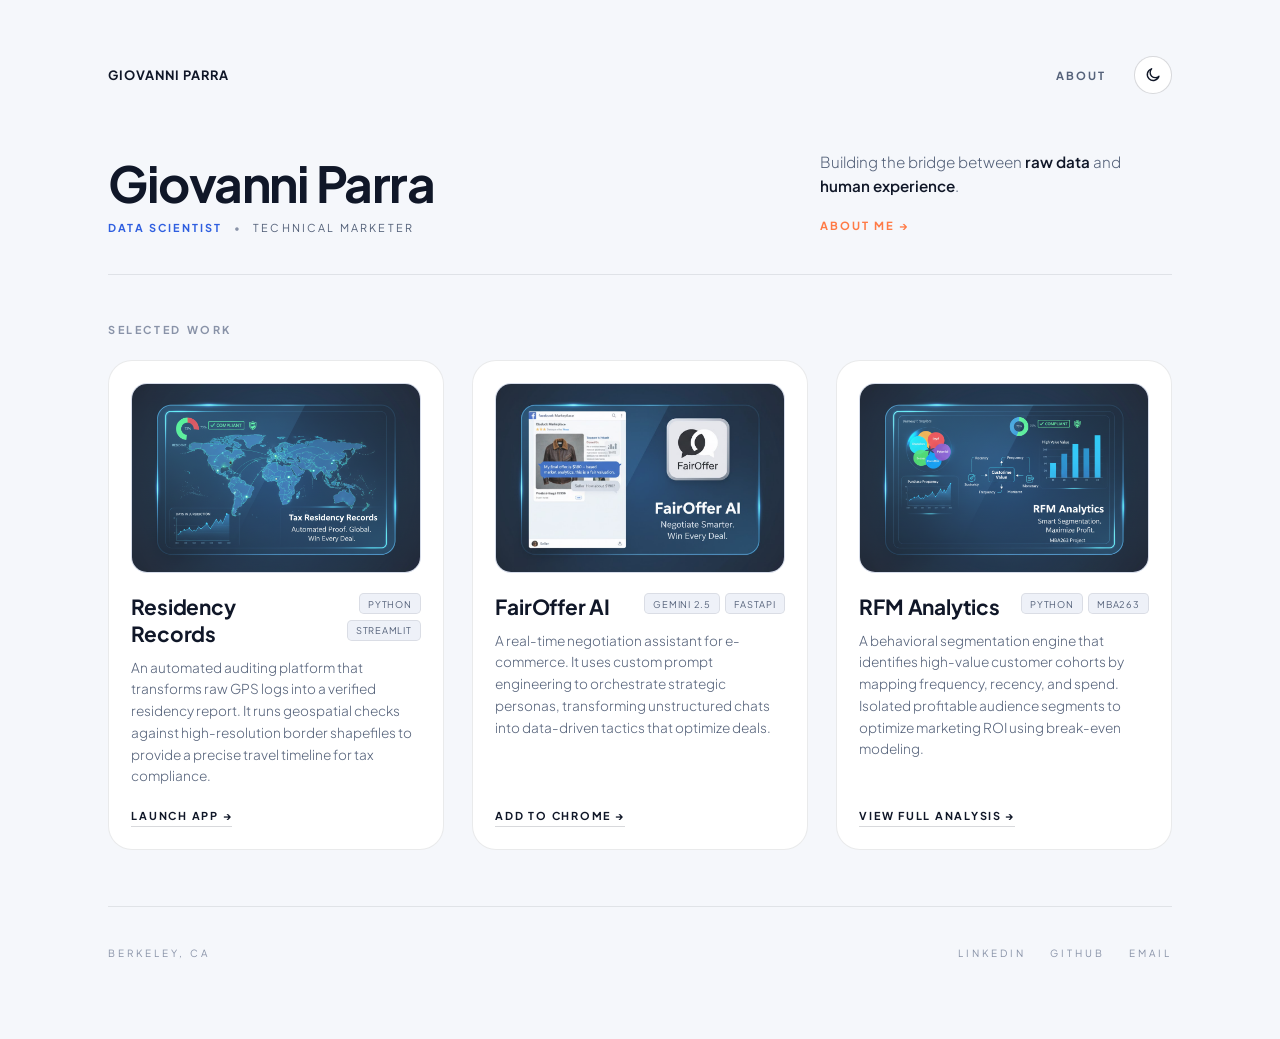
==== index.html @ f994c757 "Redesign: dark-blue minimalist theme with light/dark toggle" ====
<!DOCTYPE html>
<html lang="en">
<head>
  <meta charset="UTF-8">
  <meta name="viewport" content="width=device-width, initial-scale=1.0">
  <title>Giovanni Parra | Portfolio</title>
  <meta name="description" content="Giovanni Parra — Data Scientist &amp; Technical Marketer. Projects in data auditing, applied AI, and marketing analytics.">
  <link rel="icon" href="data:image/svg+xml,<svg xmlns=%22http://www.w3.org/2000/svg%22 viewBox=%220 0 100 100%22><rect width=%22100%22 height=%22100%22 rx=%2222%22 fill=%22%232f5fe0%22/><text x=%2250%22 y=%2266%22 font-size=%2260%22 font-family=%22sans-serif%22 font-weight=%22700%22 fill=%22white%22 text-anchor=%22middle%22>G</text></svg>">
  <link rel="preconnect" href="https://fonts.googleapis.com">
  <link rel="preconnect" href="https://fonts.gstatic.com" crossorigin>
  <link href="https://fonts.googleapis.com/css2?family=Plus+Jakarta+Sans:wght@300;400;500;600;700&display=swap" rel="stylesheet">
  <link rel="stylesheet" href="styles.css">
  <script src="theme.js"></script>
</head>
<body>
  <div class="wrap">

    <div class="topbar">
      <a href="index.html" class="brand">Giovanni Parra</a>
      <div class="nav-links">
        <a href="about.html" class="nav-link">About</a>
        <button id="theme-toggle" class="theme-toggle" aria-label="Toggle color theme" type="button">
          <svg class="sun" viewBox="0 0 24 24" fill="none" stroke="currentColor" stroke-width="2" stroke-linecap="round"><circle cx="12" cy="12" r="4.2"/><path d="M12 2.5v2.4M12 19.1v2.4M4.4 4.4l1.7 1.7M17.9 17.9l1.7 1.7M2.5 12h2.4M19.1 12h2.4M4.4 19.6l1.7-1.7M17.9 6.1l1.7-1.7"/></svg>
          <svg class="moon" viewBox="0 0 24 24" fill="none" stroke="currentColor" stroke-width="2" stroke-linecap="round" stroke-linejoin="round"><path d="M20 14.5A8.5 8.5 0 1 1 9.5 4a6.8 6.8 0 0 0 10.5 10.5z"/></svg>
        </button>
      </div>
    </div>

    <header class="hero reveal">
      <div>
        <h1>Giovanni Parra</h1>
        <div class="role-line">
          <span class="role-primary">Data Scientist</span>
          <span class="role-sep">•</span>
          <span class="role-secondary">Technical Marketer</span>
        </div>
      </div>
      <div class="hero-blurb">
        <p>Building the bridge between <strong>raw data</strong> and <strong>human experience</strong>.</p>
        <a href="about.html" class="about-link">About Me →</a>
      </div>
    </header>

    <section aria-labelledby="work-label">
      <p id="work-label" class="section-label reveal">Selected Work</p>

      <div class="project-grid">

        <article class="project-card reveal">
          <div class="project-thumb">
            <img src="images/residency-thumb.png" alt="Residency Records app screenshot" loading="lazy">
          </div>
          <div class="project-head">
            <h3>Residency Records</h3>
            <div class="tech-badges">
              <span class="tech-badge">Python</span>
              <span class="tech-badge">Streamlit</span>
            </div>
          </div>
          <p class="project-desc">
            An automated auditing platform that transforms raw GPS logs into a verified residency report. It runs geospatial checks against high-resolution border shapefiles to provide a precise travel timeline for tax compliance.
          </p>
          <a href="https://residencyrecords.streamlit.app" target="_blank" rel="noopener" class="project-link">Launch App →</a>
        </article>

        <article class="project-card reveal">
          <div class="project-thumb">
            <img src="images/fairoffer-thumb.jpg" alt="FairOffer AI product screenshot" loading="lazy">
          </div>
          <div class="project-head">
            <h3>FairOffer AI</h3>
            <div class="tech-badges">
              <span class="tech-badge">Gemini 2.5</span>
              <span class="tech-badge">FastAPI</span>
            </div>
          </div>
          <p class="project-desc">
            A real-time negotiation assistant for e-commerce. It uses custom prompt engineering to orchestrate strategic personas, transforming unstructured chats into data-driven tactics that optimize deals.
          </p>
          <a href="https://chromewebstore.google.com/detail/fairoffer/jpmanaolpblbdibemfojbnhelnapklkd" target="_blank" rel="noopener" class="project-link">Add to Chrome →</a>
        </article>

        <article class="project-card reveal">
          <div class="project-thumb">
            <img src="images/RFM.png" alt="RFM Analytics chart" loading="lazy">
          </div>
          <div class="project-head">
            <h3>RFM Analytics</h3>
            <div class="tech-badges">
              <span class="tech-badge">Python</span>
              <span class="tech-badge">MBA263</span>
            </div>
          </div>
          <p class="project-desc">
            A behavioral segmentation engine that identifies high-value customer cohorts by mapping frequency, recency, and spend. Isolated profitable audience segments to optimize marketing ROI using break-even modeling.
          </p>
          <a href="Tuscan RFM Analisis.pdf" target="_blank" rel="noopener" class="project-link">View Full Analysis →</a>
        </article>

      </div>
    </section>

    <footer class="site-footer">
      <span>Berkeley, CA</span>
      <div class="footer-links">
        <a href="https://linkedin.com/in/gioparra" target="_blank" rel="noopener">LinkedIn</a>
        <a href="https://github.com/giovanniparra" target="_blank" rel="noopener">GitHub</a>
        <a href="mailto:gioparra@berkeley.edu">Email</a>
      </div>
    </footer>

  </div>
</body>
</html>
---- styles.css ----
/* ==========================================================================
   Giovanni Parra — Portfolio
   Design tokens live at the top of this file. Tweak the values in :root and
   [data-theme="dark"] to retune the palette without touching any markup.
   ========================================================================== */

:root {
  /* ---- Light theme (default) ---- */
  --bg: #f5f7fb;
  --bg-soft: #eef1f8;
  --surface: #ffffff;
  --surface-hover: #ffffff;
  --border: rgba(15, 23, 42, 0.09);
  --border-strong: rgba(15, 23, 42, 0.16);
  --text: #101728;
  --text-muted: #55627a;
  --text-faint: #8993a8;

  /* Brand blue + a couple of "brights" used sparingly for accents */
  --accent: #2f5fe0;        /* primary blue */
  --accent-strong: #1f47b8;
  --accent-soft: rgba(47, 95, 224, 0.10);
  --pop: #ff7a45;           /* warm bright — links/tags pop */
  --pop-cyan: #06b6d4;      /* cool bright — secondary pop */

  --shadow: 0 20px 40px rgba(16, 23, 40, 0.08);
  --radius-lg: 1.5rem;
  --radius-md: 1rem;
  --radius-sm: 0.5rem;

  --font-sans: 'Plus Jakarta Sans', -apple-system, BlinkMacSystemFont, 'Segoe UI', sans-serif;

  color-scheme: light;
}

[data-theme="dark"] {
  /* ---- Dark theme: navy, not black ---- */
  --bg: #101a30;
  --bg-soft: #0d1626;
  --surface: rgba(255, 255, 255, 0.035);
  --surface-hover: rgba(255, 255, 255, 0.06);
  --border: rgba(255, 255, 255, 0.08);
  --border-strong: rgba(255, 255, 255, 0.16);
  --text: #eef2fb;
  --text-muted: #9aa7c2;
  --text-faint: #6b7794;

  --accent: #5b8cff;
  --accent-strong: #86a9ff;
  --accent-soft: rgba(91, 140, 255, 0.14);
  --pop: #ff9166;
  --pop-cyan: #22d3ee;

  --shadow: 0 20px 50px rgba(0, 0, 0, 0.35);

  color-scheme: dark;
}

@media (prefers-color-scheme: dark) {
  :root:not([data-theme="light"]) {
    --bg: #101a30;
    --bg-soft: #0d1626;
    --surface: rgba(255, 255, 255, 0.035);
    --surface-hover: rgba(255, 255, 255, 0.06);
    --border: rgba(255, 255, 255, 0.08);
    --border-strong: rgba(255, 255, 255, 0.16);
    --text: #eef2fb;
    --text-muted: #9aa7c2;
    --text-faint: #6b7794;

    --accent: #5b8cff;
    --accent-strong: #86a9ff;
    --accent-soft: rgba(91, 140, 255, 0.14);
    --pop: #ff9166;
    --pop-cyan: #22d3ee;

    --shadow: 0 20px 50px rgba(0, 0, 0, 0.35);
    color-scheme: dark;
  }
}

* { box-sizing: border-box; }

html { scroll-behavior: smooth; }

body {
  margin: 0;
  min-height: 100vh;
  background: var(--bg);
  color: var(--text);
  font-family: var(--font-sans);
  transition: background-color 0.35s ease, color 0.35s ease;
  -webkit-font-smoothing: antialiased;
}

a { color: inherit; }

.wrap {
  max-width: 1160px;
  margin: 0 auto;
  padding: 2.5rem 1.75rem 4rem;
}

@media (min-width: 768px) {
  .wrap { padding: 3.5rem 3rem 5rem; }
}

/* ---------------- Top bar ---------------- */

.topbar {
  display: flex;
  justify-content: space-between;
  align-items: center;
  margin-bottom: 3.5rem;
}

.brand {
  font-weight: 700;
  letter-spacing: 0.08em;
  text-transform: uppercase;
  font-size: 0.8rem;
  text-decoration: none;
  color: var(--text);
}

.nav-links {
  display: flex;
  align-items: center;
  gap: 1.75rem;
}

.nav-link {
  font-size: 0.7rem;
  text-transform: uppercase;
  letter-spacing: 0.18em;
  font-weight: 700;
  color: var(--text-muted);
  text-decoration: none;
  transition: color 0.25s ease;
}

.nav-link:hover { color: var(--accent); }

.theme-toggle {
  width: 2.35rem;
  height: 2.35rem;
  border-radius: 50%;
  border: 1px solid var(--border-strong);
  background: var(--surface);
  color: var(--text);
  display: flex;
  align-items: center;
  justify-content: center;
  cursor: pointer;
  transition: border-color 0.25s ease, transform 0.2s ease, background 0.25s ease;
}

.theme-toggle:hover { border-color: var(--accent); transform: translateY(-1px); }
.theme-toggle svg { width: 1.05rem; height: 1.05rem; }
.theme-toggle .sun { display: none; }
[data-theme="dark"] .theme-toggle .sun { display: block; }
[data-theme="dark"] .theme-toggle .moon { display: none; }

/* ---------------- Hero ---------------- */

.hero {
  display: flex;
  flex-direction: column;
  gap: 1.75rem;
  padding-bottom: 2.5rem;
  border-bottom: 1px solid var(--border);
  margin-bottom: 3rem;
}

@media (min-width: 860px) {
  .hero {
    flex-direction: row;
    justify-content: space-between;
    align-items: flex-end;
    gap: 3rem;
  }
}

.hero h1 {
  font-size: clamp(2.2rem, 5vw, 3.1rem);
  font-weight: 700;
  letter-spacing: -0.03em;
  margin: 0 0 0.75rem;
  line-height: 1.05;
}

.role-line {
  display: flex;
  align-items: center;
  gap: 0.7rem;
  font-size: 0.68rem;
  text-transform: uppercase;
  letter-spacing: 0.2em;
}

.role-primary { color: var(--accent); font-weight: 700; }
.role-sep { color: var(--text-faint); }
.role-secondary { color: var(--text-muted); }

.hero-blurb {
  max-width: 22rem;
}

.hero-blurb p {
  color: var(--text-muted);
  font-weight: 300;
  font-size: 0.95rem;
  line-height: 1.6;
  margin: 0 0 0.9rem;
}

.hero-blurb strong { color: var(--text); font-weight: 600; }

.about-link {
  display: inline-flex;
  align-items: center;
  gap: 0.4rem;
  font-size: 0.7rem;
  text-transform: uppercase;
  letter-spacing: 0.18em;
  font-weight: 700;
  color: var(--pop);
  text-decoration: none;
}

.about-link:hover { color: var(--accent); }

/* ---------------- Project grid ---------------- */

.section-label {
  font-size: 0.68rem;
  text-transform: uppercase;
  letter-spacing: 0.24em;
  color: var(--text-faint);
  font-weight: 700;
  margin-bottom: 1.5rem;
}

.project-grid {
  display: grid;
  grid-template-columns: 1fr;
  gap: 1.75rem;
}

@media (min-width: 720px) {
  .project-grid { grid-template-columns: repeat(2, 1fr); }
}

@media (min-width: 1080px) {
  .project-grid { grid-template-columns: repeat(3, 1fr); }
}

.project-card {
  background: var(--surface);
  border: 1px solid var(--border);
  border-radius: var(--radius-lg);
  padding: 1.4rem;
  display: flex;
  flex-direction: column;
  transition: transform 0.3s ease, border-color 0.3s ease, box-shadow 0.3s ease, background 0.3s ease;
}

.project-card:hover {
  transform: translateY(-4px);
  border-color: var(--accent-soft);
  background: var(--surface-hover);
  box-shadow: var(--shadow);
}

.project-thumb {
  width: 100%;
  height: 190px;
  border-radius: var(--radius-md);
  overflow: hidden;
  margin-bottom: 1.25rem;
  border: 1px solid var(--border);
  background: var(--accent-soft);
}

.project-thumb img {
  width: 100%;
  height: 100%;
  object-fit: cover;
  display: block;
  opacity: 0.92;
  transition: opacity 0.4s ease, transform 0.4s ease;
}

.project-card:hover .project-thumb img {
  opacity: 1;
  transform: scale(1.03);
}

.project-head {
  display: flex;
  justify-content: space-between;
  align-items: flex-start;
  gap: 0.75rem;
  margin-bottom: 0.6rem;
}

.project-head h3 {
  font-size: 1.3rem;
  font-weight: 700;
  letter-spacing: -0.01em;
  margin: 0;
}

.tech-badges {
  display: flex;
  flex-wrap: wrap;
  gap: 0.35rem;
  justify-content: flex-end;
}

.tech-badge {
  font-size: 0.58rem;
  text-transform: uppercase;
  letter-spacing: 0.08em;
  padding: 0.22rem 0.5rem;
  border-radius: 0.3rem;
  background: var(--bg-soft);
  border: 1px solid var(--border);
  color: var(--text-muted);
  white-space: nowrap;
}

.project-desc {
  color: var(--text-muted);
  font-size: 0.85rem;
  line-height: 1.6;
  font-weight: 300;
  margin: 0 0 1.4rem;
  flex-grow: 1;
}

.project-link {
  display: inline-flex;
  align-items: center;
  gap: 0.4rem;
  font-size: 0.68rem;
  text-transform: uppercase;
  letter-spacing: 0.16em;
  font-weight: 700;
  text-decoration: none;
  color: var(--text);
  align-self: flex-start;
  border-bottom: 1px solid var(--border-strong);
  padding-bottom: 0.2rem;
  transition: color 0.25s ease, border-color 0.25s ease;
}

.project-link:hover { color: var(--accent); border-color: var(--accent); }

/* ---------------- Footer ---------------- */

footer.site-footer {
  display: flex;
  flex-direction: column;
  gap: 1rem;
  justify-content: space-between;
  align-items: center;
  padding-top: 2.5rem;
  margin-top: 3.5rem;
  border-top: 1px solid var(--border);
  color: var(--text-faint);
  font-size: 0.62rem;
  text-transform: uppercase;
  letter-spacing: 0.3em;
}

@media (min-width: 640px) {
  footer.site-footer { flex-direction: row; }
}

.footer-links { display: flex; gap: 1.5rem; }

.footer-links a { text-decoration: none; color: var(--text-faint); transition: color 0.25s ease; }
.footer-links a:hover { color: var(--pop-cyan); }

/* ---------------- About page ---------------- */

.about-grid {
  display: grid;
  grid-template-columns: 1fr;
  gap: 3rem;
  align-items: start;
}

@media (min-width: 860px) {
  .about-grid { grid-template-columns: 0.85fr 1.15fr; }
}

.about-photo {
  border-radius: var(--radius-lg);
  overflow: hidden;
  border: 1px solid var(--border);
  height: 420px;
  position: relative;
  background: var(--accent-soft);
}

@media (min-width: 860px) {
  .about-photo { height: 560px; }
}

.about-photo img {
  width: 100%;
  height: 100%;
  object-fit: cover;
  display: block;
}

.about-photo::after {
  content: "";
  position: absolute;
  inset: 0;
  background: linear-gradient(180deg, transparent 60%, var(--accent-soft) 100%);
  pointer-events: none;
}

.about-content h1 {
  font-size: clamp(2.1rem, 4.5vw, 2.9rem);
  font-weight: 700;
  letter-spacing: -0.03em;
  margin: 0 0 1.6rem;
  line-height: 1.1;
}

.about-content p {
  color: var(--text-muted);
  font-weight: 300;
  font-size: 1rem;
  line-height: 1.75;
  margin: 0 0 1.3rem;
}

.about-content strong { color: var(--text); font-weight: 600; }

.about-links {
  display: flex;
  gap: 2rem;
  padding-top: 1.75rem;
  margin-top: 1.5rem;
  border-top: 1px solid var(--border);
}

.about-links a {
  font-size: 0.72rem;
  text-transform: uppercase;
  letter-spacing: 0.18em;
  font-weight: 700;
  text-decoration: none;
  color: var(--text);
  transition: color 0.25s ease;
}

.about-links a:hover { color: var(--accent); }

/* ---------------- Motion / reveal ---------------- */

.reveal {
  opacity: 0;
  transform: translateY(14px);
  animation: reveal-in 0.7s cubic-bezier(0.19, 1, 0.22, 1) forwards;
}

@keyframes reveal-in {
  to { opacity: 1; transform: translateY(0); }
}

@media (prefers-reduced-motion: reduce) {
  html { scroll-behavior: auto; }
  .reveal { animation: none; opacity: 1; transform: none; }
  .project-card, .theme-toggle, .project-thumb img { transition: none; }
}
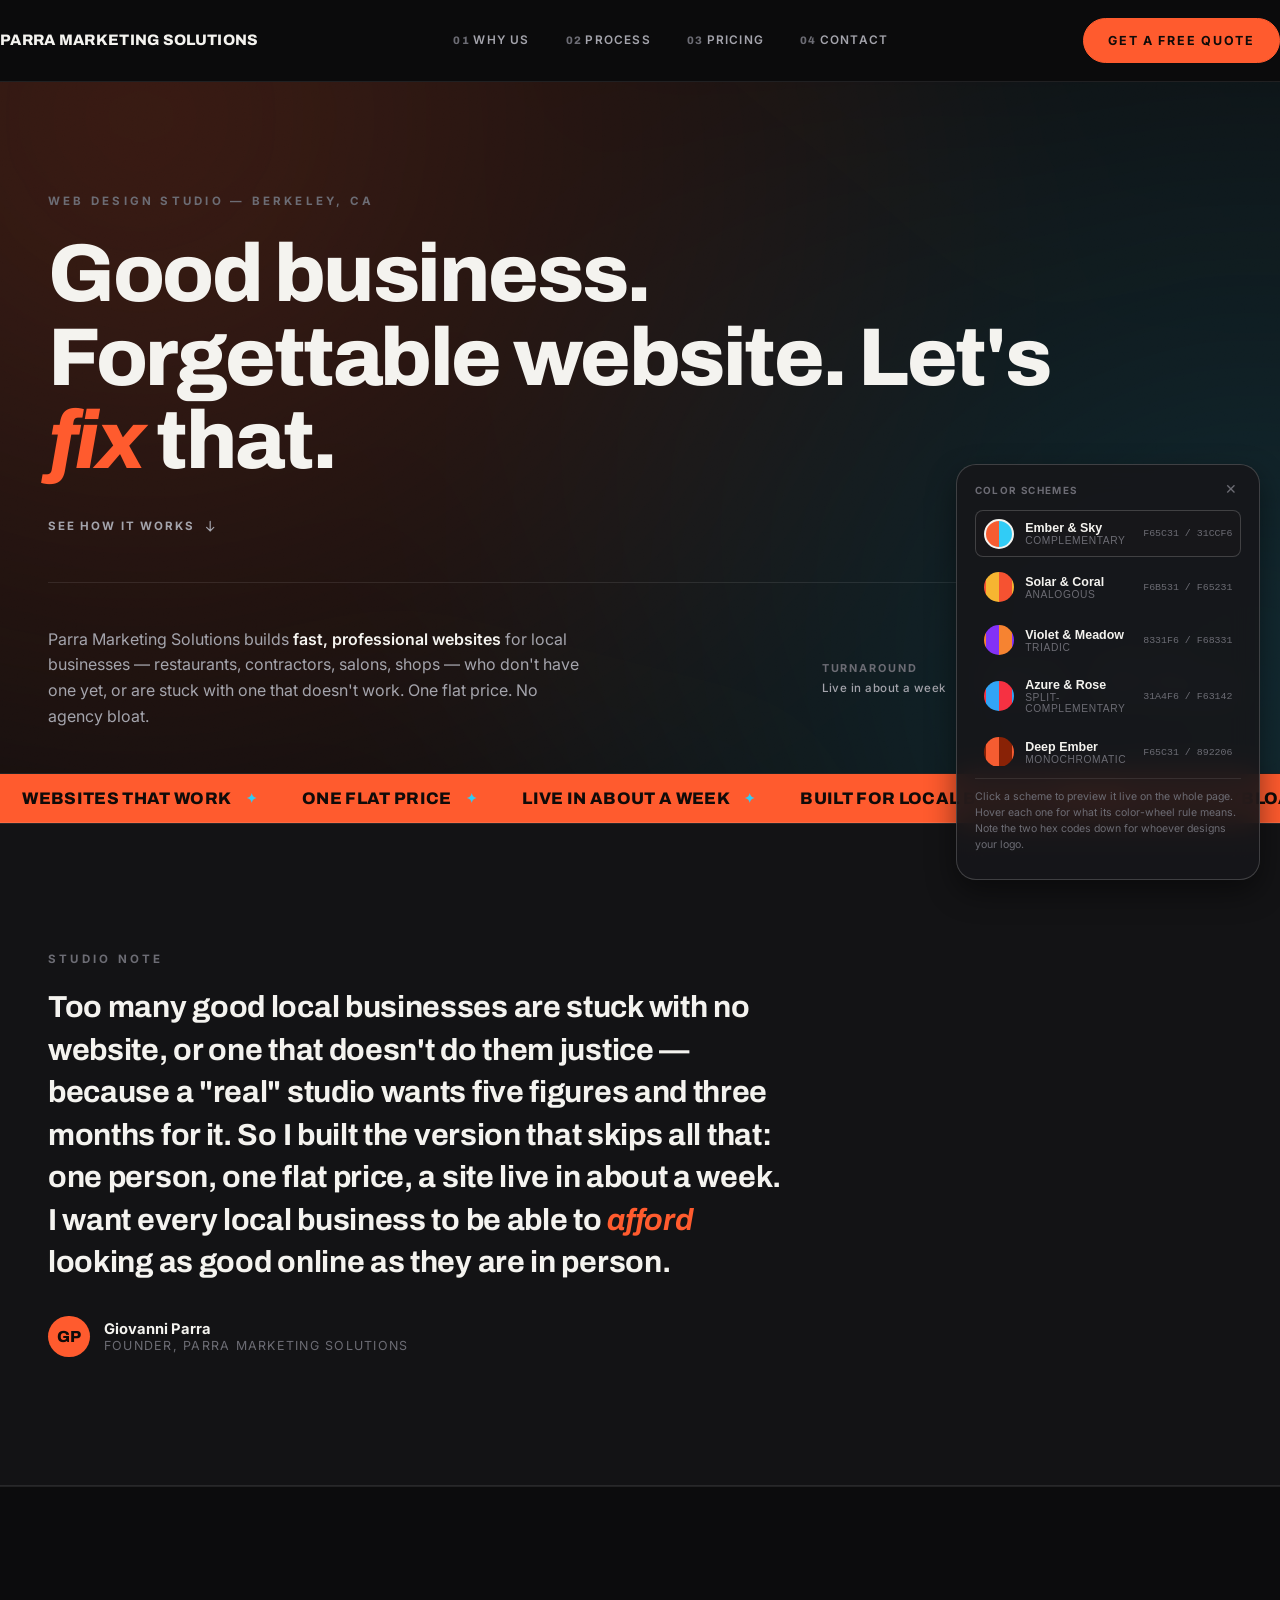
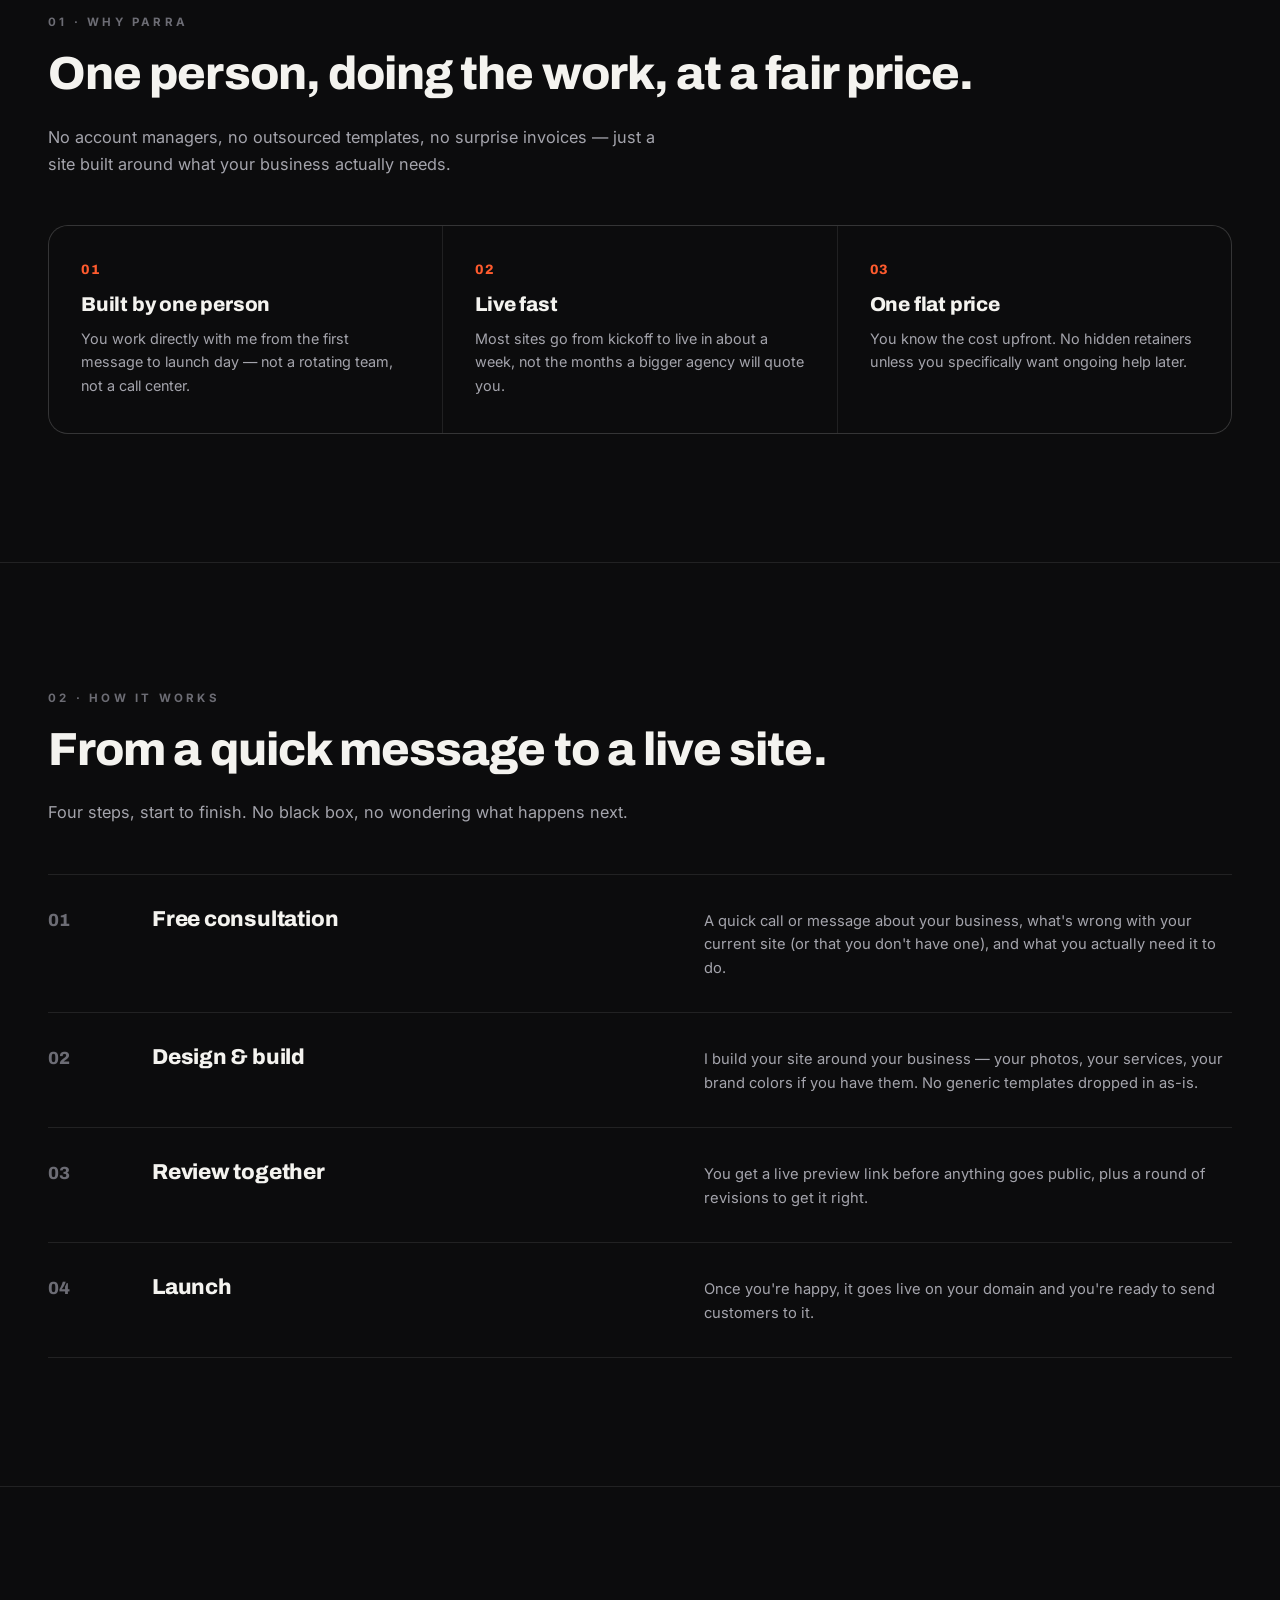
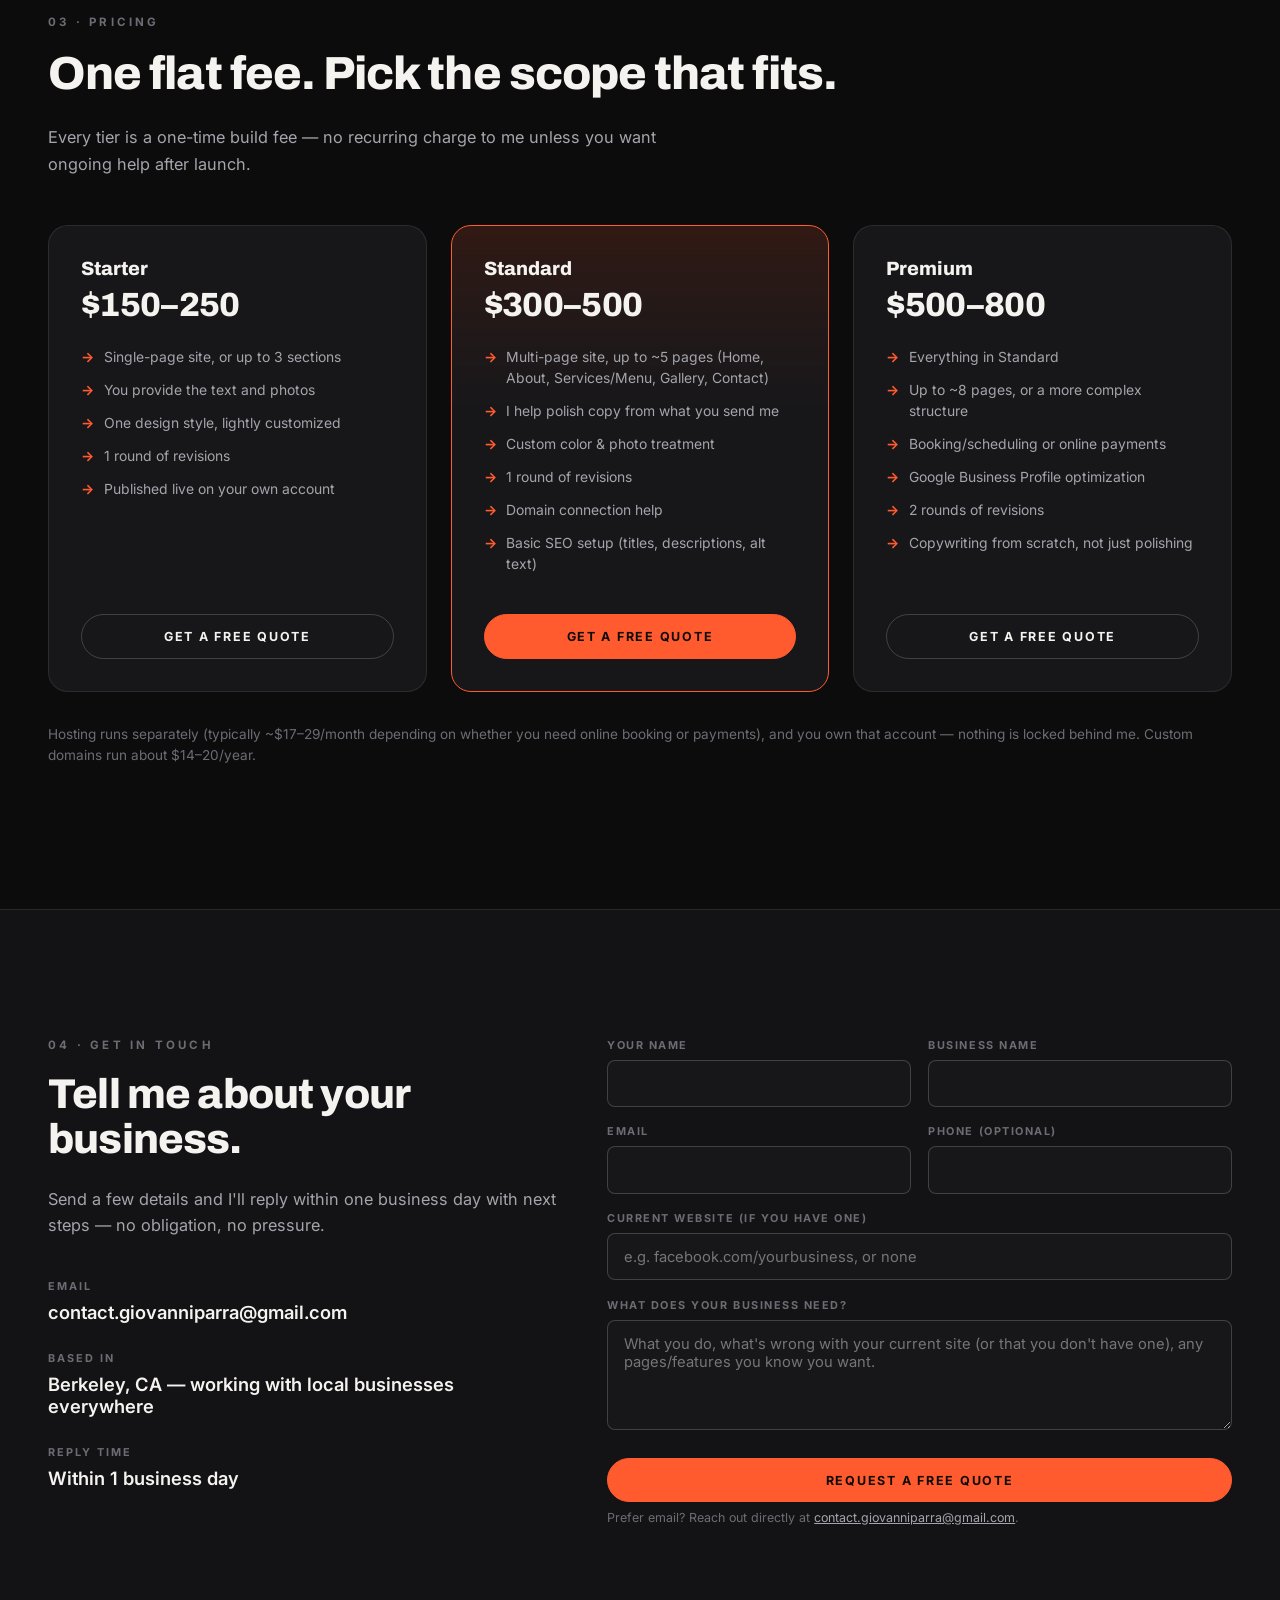
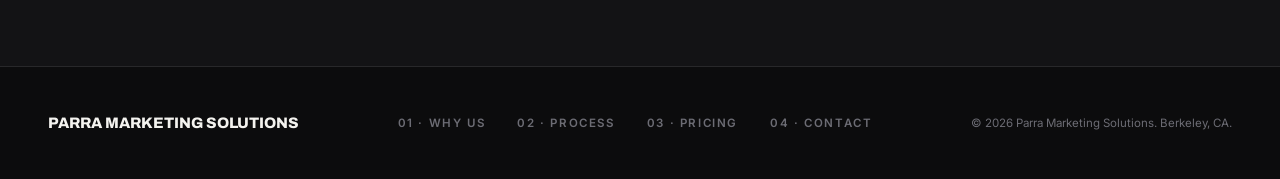
==== commit 2119dc63: "fix" ====
--- a/index.html
+++ b/index.html
@@ -1,114 +1,352 @@
 <!DOCTYPE html>
 <html lang="en">
 <head>
-  <meta charset="UTF-8">
-  <meta name="viewport" content="width=device-width, initial-scale=1.0">
-  <title>Giovanni Parra | Portfolio</title>
-  <meta name="description" content="Giovanni Parra — Data Scientist &amp; Technical Marketer. Projects in data auditing, applied AI, and marketing analytics.">
-  <link rel="icon" href="data:image/svg+xml,<svg xmlns=%22http://www.w3.org/2000/svg%22 viewBox=%220 0 100 100%22><rect width=%22100%22 height=%22100%22 rx=%2222%22 fill=%22%232f5fe0%22/><text x=%2250%22 y=%2266%22 font-size=%2260%22 font-family=%22sans-serif%22 font-weight=%22700%22 fill=%22white%22 text-anchor=%22middle%22>G</text></svg>">
-  <link rel="preconnect" href="https://fonts.googleapis.com">
-  <link rel="preconnect" href="https://fonts.gstatic.com" crossorigin>
-  <link href="https://fonts.googleapis.com/css2?family=Plus+Jakarta+Sans:wght@300;400;500;600;700&display=swap" rel="stylesheet">
-  <link rel="stylesheet" href="styles.css">
-  <script src="theme.js"></script>
+<meta charset="UTF-8">
+<meta name="viewport" content="width=device-width, initial-scale=1.0">
+<title>Parra Marketing Solutions | Websites for Local Businesses</title>
+<meta name="description" content="Parra Marketing Solutions builds fast, professional websites for local businesses that don't have one yet — one flat price, live in about a week.">
+<link rel="icon" href="data:image/svg+xml,<svg xmlns=%22http://www.w3.org/2000/svg%22 viewBox=%220 0 100 100%22><rect width=%22100%22 height=%22100%22 rx=%2222%22 fill=%22%23ff5b2e%22/><text x=%2250%22 y=%2268%22 font-size=%2262%22 font-family=%22sans-serif%22 font-weight=%22800%22 fill=%22%230c0c0d%22 text-anchor=%22middle%22>P</text></svg>">
+<link rel="preconnect" href="https://fonts.googleapis.com">
+<link rel="preconnect" href="https://fonts.gstatic.com" crossorigin>
+<link href="https://fonts.googleapis.com/css2?family=Archivo:wght@600;700;800;900&family=Inter:wght@400;500;600;700&display=swap" rel="stylesheet">
+<link rel="stylesheet" href="styles.css">
 </head>
 <body>
-  <div class="wrap">
-
-    <div class="topbar">
-      <a href="index.html" class="brand">Giovanni Parra</a>
-      <div class="nav-links">
-        <a href="about.html" class="nav-link">About</a>
-        <button id="theme-toggle" class="theme-toggle" aria-label="Toggle color theme" type="button">
-          <svg class="sun" viewBox="0 0 24 24" fill="none" stroke="currentColor" stroke-width="2" stroke-linecap="round"><circle cx="12" cy="12" r="4.2"/><path d="M12 2.5v2.4M12 19.1v2.4M4.4 4.4l1.7 1.7M17.9 17.9l1.7 1.7M2.5 12h2.4M19.1 12h2.4M4.4 19.6l1.7-1.7M17.9 6.1l1.7-1.7"/></svg>
-          <svg class="moon" viewBox="0 0 24 24" fill="none" stroke="currentColor" stroke-width="2" stroke-linecap="round" stroke-linejoin="round"><path d="M20 14.5A8.5 8.5 0 1 1 9.5 4a6.8 6.8 0 0 0 10.5 10.5z"/></svg>
-        </button>
-      </div>
-    </div>
-
-    <header class="hero reveal">
-      <div>
-        <h1>Giovanni Parra</h1>
-        <div class="role-line">
-          <span class="role-primary">Data Scientist</span>
-          <span class="role-sep">•</span>
-          <span class="role-secondary">Technical Marketer</span>
-        </div>
-      </div>
-      <div class="hero-blurb">
-        <p>Building the bridge between <strong>raw data</strong> and <strong>human experience</strong>.</p>
-        <a href="about.html" class="about-link">About Me →</a>
-      </div>
-    </header>
-
-    <section aria-labelledby="work-label">
-      <p id="work-label" class="section-label reveal">Selected Work</p>
-
-      <div class="project-grid">
-
-        <article class="project-card reveal">
-          <div class="project-thumb">
-            <img src="images/residency-thumb.png" alt="Residency Records app screenshot" loading="lazy">
+
+<nav class="nav">
+  <div class="wrap nav-inner">
+    <a href="#top" class="nav-logo">PARRA MARKETING SOLUTIONS</a>
+    <div class="nav-links">
+      <a href="#why" class="nav-link"><span class="num">01</span>Why Us</a>
+      <a href="#process" class="nav-link"><span class="num">02</span>Process</a>
+      <a href="#pricing" class="nav-link"><span class="num">03</span>Pricing</a>
+      <a href="#contact" class="nav-link"><span class="num">04</span>Contact</a>
+    </div>
+    <a href="#contact" class="btn btn-primary nav-cta">Get a Free Quote</a>
+    <button class="nav-toggle" id="nav-toggle" aria-label="Toggle menu" aria-expanded="false">
+      <svg width="18" height="18" viewBox="0 0 24 24" fill="none" stroke="currentColor" stroke-width="2" stroke-linecap="round"><path d="M3 6h18M3 12h18M3 18h18"/></svg>
+    </button>
+  </div>
+  <div class="wrap mobile-menu" id="mobile-menu">
+    <a href="#why">01 · Why Us</a>
+    <a href="#process">02 · Process</a>
+    <a href="#pricing">03 · Pricing</a>
+    <a href="#contact">04 · Contact</a>
+    <a href="#contact" style="color: var(--accent);">Get a Free Quote →</a>
+  </div>
+</nav>
+
+<header id="top" class="hero">
+  <div class="wrap">
+    <p class="eyebrow" style="margin-top:2.5rem;">Web design studio — Berkeley, CA</p>
+    <h1 class="hero-headline">
+      Good business. Forgettable website. Let's <em>fix</em> that.
+    </h1>
+
+    <a href="#process" class="scroll-cue">
+      See how it works
+      <svg viewBox="0 0 24 24" fill="none" stroke="currentColor" stroke-width="2" stroke-linecap="round"><path d="M12 4v16M6 14l6 6 6-6"/></svg>
+    </a>
+
+    <div class="hero-bar">
+      <p class="hero-blurb">
+        Parra Marketing Solutions builds <strong>fast, professional websites</strong> for local businesses — restaurants, contractors, salons, shops — who don't have one yet, or are stuck with one that doesn't work. One flat price. No agency bloat.
+      </p>
+      <div class="hero-meta">
+        <div>Turnaround<span>Live in about a week</span></div>
+        <div>Based in<span>Berkeley, CA</span></div>
+        <div>Reply time<span>Within 1 business day</span></div>
+      </div>
+    </div>
+  </div>
+</header>
+
+<div class="marquee" aria-hidden="true">
+  <div class="marquee-track">
+    <div class="marquee-group">
+      <span class="item">Websites that work</span>
+      <span class="item">One flat price</span>
+      <span class="item">Live in about a week</span>
+      <span class="item">Built for local business</span>
+      <span class="item">No agency bloat</span>
+    </div>
+    <div class="marquee-group">
+      <span class="item">Websites that work</span>
+      <span class="item">One flat price</span>
+      <span class="item">Live in about a week</span>
+      <span class="item">Built for local business</span>
+      <span class="item">No agency bloat</span>
+    </div>
+  </div>
+</div>
+
+<section class="studio-note section-pad">
+  <div class="wrap">
+    <p class="eyebrow reveal">Studio note</p>
+    <div class="studio-note-inner reveal">
+      <blockquote>
+        Too many good local businesses are stuck with no website, or one that doesn't do them justice — because a "real" studio wants five figures and three months for it. So I built the version that skips all that: one person, one flat price, a site live in about a week. I want every local business to be able to <em>afford</em> looking as good online as they are in person.
+      </blockquote>
+      <div class="studio-note-sig">
+        <div class="initial">GP</div>
+        <div>
+          <div class="name">Giovanni Parra</div>
+          <div class="role">Founder, Parra Marketing Solutions</div>
+        </div>
+      </div>
+    </div>
+  </div>
+</section>
+
+<section id="why" class="section-pad" style="border-top:1px solid var(--border);">
+  <div class="wrap">
+    <p class="eyebrow reveal">01 · Why Parra</p>
+    <h2 class="section-title reveal">One person, doing the work, at a fair price.</h2>
+    <p class="section-sub reveal">No account managers, no outsourced templates, no surprise invoices — just a site built around what your business actually needs.</p>
+
+    <div class="services-grid">
+      <div class="service-cell reveal">
+        <div class="n">01</div>
+        <h3>Built by one person</h3>
+        <p>You work directly with me from the first message to launch day — not a rotating team, not a call center.</p>
+      </div>
+      <div class="service-cell reveal">
+        <div class="n">02</div>
+        <h3>Live fast</h3>
+        <p>Most sites go from kickoff to live in about a week, not the months a bigger agency will quote you.</p>
+      </div>
+      <div class="service-cell reveal">
+        <div class="n">03</div>
+        <h3>One flat price</h3>
+        <p>You know the cost upfront. No hidden retainers unless you specifically want ongoing help later.</p>
+      </div>
+    </div>
+  </div>
+</section>
+
+<section id="process" class="section-pad" style="border-top:1px solid var(--border);">
+  <div class="wrap">
+    <p class="eyebrow reveal">02 · How it works</p>
+    <h2 class="section-title reveal">From a quick message to a live site.</h2>
+    <p class="section-sub reveal">Four steps, start to finish. No black box, no wondering what happens next.</p>
+
+    <div class="process-list">
+      <div class="process-row reveal">
+        <div class="step-num">01</div>
+        <h4>Free consultation</h4>
+        <p>A quick call or message about your business, what's wrong with your current site (or that you don't have one), and what you actually need it to do.</p>
+      </div>
+      <div class="process-row reveal">
+        <div class="step-num">02</div>
+        <h4>Design &amp; build</h4>
+        <p>I build your site around your business — your photos, your services, your brand colors if you have them. No generic templates dropped in as-is.</p>
+      </div>
+      <div class="process-row reveal">
+        <div class="step-num">03</div>
+        <h4>Review together</h4>
+        <p>You get a live preview link before anything goes public, plus a round of revisions to get it right.</p>
+      </div>
+      <div class="process-row reveal">
+        <div class="step-num">04</div>
+        <h4>Launch</h4>
+        <p>Once you're happy, it goes live on your domain and you're ready to send customers to it.</p>
+      </div>
+    </div>
+  </div>
+</section>
+
+<section id="pricing" class="section-pad" style="border-top:1px solid var(--border);">
+  <div class="wrap">
+    <p class="eyebrow reveal">03 · Pricing</p>
+    <h2 class="section-title reveal">One flat fee. Pick the scope that fits.</h2>
+    <p class="section-sub reveal">Every tier is a one-time build fee — no recurring charge to me unless you want ongoing help after launch.</p>
+
+    <div class="pricing-grid">
+      <div class="price-card reveal">
+        <div class="tier-name">Starter</div>
+        <div class="tier-price">$150–250</div>
+        <ul>
+          <li>Single-page site, or up to 3 sections</li>
+          <li>You provide the text and photos</li>
+          <li>One design style, lightly customized</li>
+          <li>1 round of revisions</li>
+          <li>Published live on your own account</li>
+        </ul>
+        <a href="#contact" class="btn btn-ghost" style="justify-content:center;">Get a Free Quote</a>
+      </div>
+
+      <div class="price-card featured reveal">
+        <div class="tier-name">Standard</div>
+        <div class="tier-price">$300–500</div>
+        <ul>
+          <li>Multi-page site, up to ~5 pages (Home, About, Services/Menu, Gallery, Contact)</li>
+          <li>I help polish copy from what you send me</li>
+          <li>Custom color &amp; photo treatment</li>
+          <li>1 round of revisions</li>
+          <li>Domain connection help</li>
+          <li>Basic SEO setup (titles, descriptions, alt text)</li>
+        </ul>
+        <a href="#contact" class="btn btn-primary" style="justify-content:center;">Get a Free Quote</a>
+      </div>
+
+      <div class="price-card reveal">
+        <div class="tier-name">Premium</div>
+        <div class="tier-price">$500–800</div>
+        <ul>
+          <li>Everything in Standard</li>
+          <li>Up to ~8 pages, or a more complex structure</li>
+          <li>Booking/scheduling or online payments</li>
+          <li>Google Business Profile optimization</li>
+          <li>2 rounds of revisions</li>
+          <li>Copywriting from scratch, not just polishing</li>
+        </ul>
+        <a href="#contact" class="btn btn-ghost" style="justify-content:center;">Get a Free Quote</a>
+      </div>
+    </div>
+
+    <p class="pricing-note reveal">Hosting runs separately (typically ~$17–29/month depending on whether you need online booking or payments), and you own that account — nothing is locked behind me. Custom domains run about $14–20/year.</p>
+  </div>
+</section>
+
+<section id="contact" class="contact-section section-pad">
+  <div class="wrap">
+    <div class="contact-grid">
+      <div class="reveal">
+        <p class="eyebrow">04 · Get in touch</p>
+        <h2 class="section-title" style="font-size:clamp(1.9rem,3.5vw,2.6rem);">Tell me about your business.</h2>
+        <p class="section-sub" style="margin-bottom:2.5rem;">Send a few details and I'll reply within one business day with next steps — no obligation, no pressure.</p>
+
+        <div class="contact-info-item">
+          <div class="label">Email</div>
+          <a href="mailto:contact.giovanniparra@gmail.com">contact.giovanniparra@gmail.com</a>
+        </div>
+        <div class="contact-info-item">
+          <div class="label">Based in</div>
+          <div class="value">Berkeley, CA — working with local businesses everywhere</div>
+        </div>
+        <div class="contact-info-item">
+          <div class="label">Reply time</div>
+          <div class="value">Within 1 business day</div>
+        </div>
+      </div>
+
+      <form class="reveal" id="quote-form" action="https://formspree.io/f/YOUR_FORM_ID" method="POST">
+        <div class="form-grid two-col">
+          <div class="field">
+            <label for="name">Your name</label>
+            <input type="text" id="name" name="name" required>
           </div>
-          <div class="project-head">
-            <h3>Residency Records</h3>
-            <div class="tech-badges">
-              <span class="tech-badge">Python</span>
-              <span class="tech-badge">Streamlit</span>
-            </div>
+          <div class="field">
+            <label for="business">Business name</label>
+            <input type="text" id="business" name="business" required>
           </div>
-          <p class="project-desc">
-            An automated auditing platform that transforms raw GPS logs into a verified residency report. It runs geospatial checks against high-resolution border shapefiles to provide a precise travel timeline for tax compliance.
-          </p>
-          <a href="https://residencyrecords.streamlit.app" target="_blank" rel="noopener" class="project-link">Launch App →</a>
-        </article>
-
-        <article class="project-card reveal">
-          <div class="project-thumb">
-            <img src="images/fairoffer-thumb.jpg" alt="FairOffer AI product screenshot" loading="lazy">
+        </div>
+        <div class="form-grid two-col" style="margin-top:1.1rem;">
+          <div class="field">
+            <label for="email">Email</label>
+            <input type="email" id="email" name="email" required>
           </div>
-          <div class="project-head">
-            <h3>FairOffer AI</h3>
-            <div class="tech-badges">
-              <span class="tech-badge">Gemini 2.5</span>
-              <span class="tech-badge">FastAPI</span>
-            </div>
+          <div class="field">
+            <label for="phone">Phone (optional)</label>
+            <input type="tel" id="phone" name="phone">
           </div>
-          <p class="project-desc">
-            A real-time negotiation assistant for e-commerce. It uses custom prompt engineering to orchestrate strategic personas, transforming unstructured chats into data-driven tactics that optimize deals.
-          </p>
-          <a href="https://chromewebstore.google.com/detail/fairoffer/jpmanaolpblbdibemfojbnhelnapklkd" target="_blank" rel="noopener" class="project-link">Add to Chrome →</a>
-        </article>
-
-        <article class="project-card reveal">
-          <div class="project-thumb">
-            <img src="images/RFM.png" alt="RFM Analytics chart" loading="lazy">
-          </div>
-          <div class="project-head">
-            <h3>RFM Analytics</h3>
-            <div class="tech-badges">
-              <span class="tech-badge">Python</span>
-              <span class="tech-badge">MBA263</span>
-            </div>
-          </div>
-          <p class="project-desc">
-            A behavioral segmentation engine that identifies high-value customer cohorts by mapping frequency, recency, and spend. Isolated profitable audience segments to optimize marketing ROI using break-even modeling.
-          </p>
-          <a href="Tuscan RFM Analisis.pdf" target="_blank" rel="noopener" class="project-link">View Full Analysis →</a>
-        </article>
-
-      </div>
-    </section>
-
-    <footer class="site-footer">
-      <span>Berkeley, CA</span>
-      <div class="footer-links">
-        <a href="https://linkedin.com/in/gioparra" target="_blank" rel="noopener">LinkedIn</a>
-        <a href="https://github.com/giovanniparra" target="_blank" rel="noopener">GitHub</a>
-        <a href="mailto:gioparra@berkeley.edu">Email</a>
-      </div>
-    </footer>
-
-  </div>
+        </div>
+        <div class="field" style="margin-top:1.1rem;">
+          <label for="current-site">Current website (if you have one)</label>
+          <input type="text" id="current-site" name="current_website" placeholder="e.g. facebook.com/yourbusiness, or none">
+        </div>
+        <div class="field" style="margin-top:1.1rem;">
+          <label for="details">What does your business need?</label>
+          <textarea id="details" name="details" placeholder="What you do, what's wrong with your current site (or that you don't have one), any pages/features you know you want." required></textarea>
+        </div>
+        <button type="submit" class="btn btn-primary" style="margin-top:1.5rem; width:100%; justify-content:center;">Request a Free Quote</button>
+        <p class="form-note">Prefer email? Reach out directly at <a href="mailto:contact.giovanniparra@gmail.com" style="color:var(--text-muted); text-decoration:underline;">contact.giovanniparra@gmail.com</a>.</p>
+        <p class="form-status" id="form-status"></p>
+      </form>
+    </div>
+  </div>
+</section>
+
+<footer class="site-footer">
+  <div class="wrap footer-inner">
+    <div class="footer-logo">PARRA MARKETING SOLUTIONS</div>
+    <div class="footer-links">
+      <a href="#why">01 · Why Us</a>
+      <a href="#process">02 · Process</a>
+      <a href="#pricing">03 · Pricing</a>
+      <a href="#contact">04 · Contact</a>
+    </div>
+    <div class="footer-copy">&copy; <span id="year"></span> Parra Marketing Solutions. Berkeley, CA.</div>
+  </div>
+</footer>
+
+<!-- Design tool for choosing an accent color, grounded in color-wheel theory —
+     not meant for real visitors. Delete this whole <div id="palette-picker">
+     block (and the matching JS block in script.js) once you've picked one. -->
+<div class="palette-picker" id="palette-picker">
+  <div class="palette-picker-head">
+    <span class="palette-picker-title">Color schemes</span>
+    <button class="palette-picker-close" id="palette-close" type="button" aria-label="Hide color picker">✕</button>
+  </div>
+  <div class="palette-list" id="palette-list">
+    <button class="palette-option active" type="button"
+      data-accent="#f65c31" data-accent2="#31ccf6"
+      title="Opposite hues on the color wheel — maximum contrast, a classic bold pairing.">
+      <span class="palette-swatch-duo" style="background: linear-gradient(90deg, #f65c31 50%, #31ccf6 50%);"></span>
+      <span class="palette-option-text">
+        <div class="palette-option-name">Ember &amp; Sky</div>
+        <div class="palette-option-rule">Complementary</div>
+      </span>
+      <span class="palette-option-hex">F65C31 / 31CCF6</span>
+    </button>
+
+    <button class="palette-option" type="button"
+      data-accent="#f6b531" data-accent2="#f65231"
+      title="Neighboring hues on the wheel — softer contrast, feels cohesive and warm.">
+      <span class="palette-swatch-duo" style="background: linear-gradient(90deg, #f6b531 50%, #f65231 50%);"></span>
+      <span class="palette-option-text">
+        <div class="palette-option-name">Solar &amp; Coral</div>
+        <div class="palette-option-rule">Analogous</div>
+      </span>
+      <span class="palette-option-hex">F6B531 / F65231</span>
+    </button>
+
+    <button class="palette-option" type="button"
+      data-accent="#8331f6" data-accent2="#f68331"
+      title="Three hues spaced evenly around the wheel (showing two of the three) — vibrant, balanced.">
+      <span class="palette-swatch-duo" style="background: linear-gradient(90deg, #8331f6 50%, #f68331 50%);"></span>
+      <span class="palette-option-text">
+        <div class="palette-option-name">Violet &amp; Meadow</div>
+        <div class="palette-option-rule">Triadic</div>
+      </span>
+      <span class="palette-option-hex">8331F6 / F68331</span>
+    </button>
+
+    <button class="palette-option" type="button"
+      data-accent="#31a4f6" data-accent2="#f63142"
+      title="A base hue plus one neighbor of its complement — high contrast, slightly softer than pure complementary.">
+      <span class="palette-swatch-duo" style="background: linear-gradient(90deg, #31a4f6 50%, #f63142 50%);"></span>
+      <span class="palette-option-text">
+        <div class="palette-option-name">Azure &amp; Rose</div>
+        <div class="palette-option-rule">Split-Complementary</div>
+      </span>
+      <span class="palette-option-hex">31A4F6 / F63142</span>
+    </button>
+
+    <button class="palette-option" type="button"
+      data-accent="#f65c31" data-accent2="#892206"
+      title="One hue, two shades — the most cohesive option, reads as a single confident color.">
+      <span class="palette-swatch-duo" style="background: linear-gradient(90deg, #f65c31 50%, #892206 50%);"></span>
+      <span class="palette-option-text">
+        <div class="palette-option-name">Deep Ember</div>
+        <div class="palette-option-rule">Monochromatic</div>
+      </span>
+      <span class="palette-option-hex">F65C31 / 892206</span>
+    </button>
+  </div>
+  <p class="palette-picker-note">Click a scheme to preview it live on the whole page. Hover each one for what its color-wheel rule means. Note the two hex codes down for whoever designs your logo.</p>
+</div>
+
+<script src="script.js"></script>
 </body>
 </html>
--- a/styles.css
+++ b/styles.css
@@ -1,481 +1,920 @@
 /* ==========================================================================
-   Giovanni Parra — Portfolio
-   Design tokens live at the top of this file. Tweak the values in :root and
-   [data-theme="dark"] to retune the palette without touching any markup.
+   Parra Marketing Solutions — Agency site
+   Design tokens at the top. Retune the palette here without touching markup.
    ========================================================================== */
 
 :root {
-  /* ---- Light theme (default) ---- */
-  --bg: #f5f7fb;
-  --bg-soft: #eef1f8;
-  --surface: #ffffff;
-  --surface-hover: #ffffff;
-  --border: rgba(15, 23, 42, 0.09);
-  --border-strong: rgba(15, 23, 42, 0.16);
-  --text: #101728;
-  --text-muted: #55627a;
-  --text-faint: #8993a8;
-
-  /* Brand blue + a couple of "brights" used sparingly for accents */
-  --accent: #2f5fe0;        /* primary blue */
-  --accent-strong: #1f47b8;
-  --accent-soft: rgba(47, 95, 224, 0.10);
-  --pop: #ff7a45;           /* warm bright — links/tags pop */
-  --pop-cyan: #06b6d4;      /* cool bright — secondary pop */
-
-  --shadow: 0 20px 40px rgba(16, 23, 40, 0.08);
-  --radius-lg: 1.5rem;
-  --radius-md: 1rem;
+  --bg: #0c0c0d;
+  --bg-alt: #131315;
+  --surface: #17171a;
+  --surface-hover: #1e1e22;
+  --border: rgba(255, 255, 255, 0.09);
+  --border-strong: rgba(255, 255, 255, 0.18);
+  --text: #f4f3ef;
+  --text-muted: #a4a4ac;
+  --text-faint: #6c6c74;
+
+  --accent: #ff5b2e;        /* primary bright — CTAs, links, highlights */
+  --accent-2: #31ccf6;      /* paired secondary — hero glow accent, marquee bullets */
+  --accent-strong: color-mix(in srgb, var(--accent) 82%, white);
+  --accent-soft: color-mix(in srgb, var(--accent) 16%, transparent);
+  --accent-text: #100b09;   /* text color used ON TOP of the accent (buttons, marquee) */
+
+  --radius-lg: 1.25rem;
+  --radius-md: 0.85rem;
   --radius-sm: 0.5rem;
-
-  --font-sans: 'Plus Jakarta Sans', -apple-system, BlinkMacSystemFont, 'Segoe UI', sans-serif;
-
-  color-scheme: light;
-}
-
-[data-theme="dark"] {
-  /* ---- Dark theme: navy, not black ---- */
-  --bg: #101a30;
-  --bg-soft: #0d1626;
-  --surface: rgba(255, 255, 255, 0.035);
-  --surface-hover: rgba(255, 255, 255, 0.06);
-  --border: rgba(255, 255, 255, 0.08);
-  --border-strong: rgba(255, 255, 255, 0.16);
-  --text: #eef2fb;
-  --text-muted: #9aa7c2;
-  --text-faint: #6b7794;
-
-  --accent: #5b8cff;
-  --accent-strong: #86a9ff;
-  --accent-soft: rgba(91, 140, 255, 0.14);
-  --pop: #ff9166;
-  --pop-cyan: #22d3ee;
-
-  --shadow: 0 20px 50px rgba(0, 0, 0, 0.35);
+  --radius-pill: 999px;
+
+  --font-display: 'Archivo', -apple-system, sans-serif;
+  --font-body: 'Inter', -apple-system, sans-serif;
 
   color-scheme: dark;
 }
 
-@media (prefers-color-scheme: dark) {
-  :root:not([data-theme="light"]) {
-    --bg: #101a30;
-    --bg-soft: #0d1626;
-    --surface: rgba(255, 255, 255, 0.035);
-    --surface-hover: rgba(255, 255, 255, 0.06);
-    --border: rgba(255, 255, 255, 0.08);
-    --border-strong: rgba(255, 255, 255, 0.16);
-    --text: #eef2fb;
-    --text-muted: #9aa7c2;
-    --text-faint: #6b7794;
-
-    --accent: #5b8cff;
-    --accent-strong: #86a9ff;
-    --accent-soft: rgba(91, 140, 255, 0.14);
-    --pop: #ff9166;
-    --pop-cyan: #22d3ee;
-
-    --shadow: 0 20px 50px rgba(0, 0, 0, 0.35);
-    color-scheme: dark;
-  }
-}
-
 * { box-sizing: border-box; }
-
 html { scroll-behavior: smooth; }
 
 body {
   margin: 0;
-  min-height: 100vh;
   background: var(--bg);
   color: var(--text);
-  font-family: var(--font-sans);
-  transition: background-color 0.35s ease, color 0.35s ease;
+  font-family: var(--font-body);
   -webkit-font-smoothing: antialiased;
-}
-
-a { color: inherit; }
+  overflow-x: hidden;
+}
+
+a { color: inherit; text-decoration: none; }
+img { max-width: 100%; display: block; }
 
 .wrap {
-  max-width: 1160px;
+  max-width: 1280px;
   margin: 0 auto;
-  padding: 2.5rem 1.75rem 4rem;
-}
-
-@media (min-width: 768px) {
-  .wrap { padding: 3.5rem 3rem 5rem; }
-}
-
-/* ---------------- Top bar ---------------- */
-
-.topbar {
-  display: flex;
+  padding: 0 1.75rem;
+}
+
+@media (min-width: 860px) {
+  .wrap { padding: 0 3rem; }
+}
+
+section { position: relative; }
+
+.section-pad { padding: 5.5rem 0; }
+@media (min-width: 860px) { .section-pad { padding: 8rem 0; } }
+
+.eyebrow {
+  font-size: 0.72rem;
+  text-transform: uppercase;
+  letter-spacing: 0.28em;
+  color: var(--text-faint);
+  font-weight: 700;
+  margin: 0 0 1.25rem;
+}
+
+.section-title {
+  font-family: var(--font-display);
+  font-weight: 800;
+  letter-spacing: -0.02em;
+  font-size: clamp(1.9rem, 4vw, 2.9rem);
+  line-height: 1.08;
+  margin: 0 0 1.5rem;
+}
+
+.section-sub {
+  color: var(--text-muted);
+  font-size: 1.02rem;
+  line-height: 1.65;
+  max-width: 38rem;
+  font-weight: 400;
+}
+
+.btn {
+  display: inline-flex;
+  align-items: center;
+  gap: 0.5rem;
+  font-family: var(--font-body);
+  font-size: 0.78rem;
+  text-transform: uppercase;
+  letter-spacing: 0.14em;
+  font-weight: 700;
+  padding: 0.85rem 1.5rem;
+  border-radius: var(--radius-pill);
+  border: 1px solid var(--border-strong);
+  transition: all 0.25s ease;
+  cursor: pointer;
+  white-space: nowrap;
+}
+
+.btn-primary {
+  background: var(--accent);
+  border-color: var(--accent);
+  color: var(--accent-text);
+}
+.btn-primary:hover { background: var(--accent-strong); border-color: var(--accent-strong); transform: translateY(-2px); }
+
+.btn-ghost {
+  background: transparent;
+  color: var(--text);
+}
+.btn-ghost:hover { border-color: var(--accent); color: var(--accent); transform: translateY(-2px); }
+
+/* ---------------- Nav ---------------- */
+
+.nav {
+  position: sticky;
+  top: 0;
+  z-index: 50;
+  background: rgba(12, 12, 13, 0.72);
+  backdrop-filter: blur(14px);
+  border-bottom: 1px solid var(--border);
+}
+
+.nav-inner {
+  display: flex;
+  align-items: center;
   justify-content: space-between;
-  align-items: center;
-  margin-bottom: 3.5rem;
-}
-
-.brand {
-  font-weight: 700;
-  letter-spacing: 0.08em;
-  text-transform: uppercase;
-  font-size: 0.8rem;
-  text-decoration: none;
+  padding: 1.15rem 0;
+}
+
+.nav-logo {
+  font-family: var(--font-display);
+  font-weight: 800;
+  font-size: 0.95rem;
+  letter-spacing: 0.02em;
+}
+
+.nav-links {
+  display: none;
+  align-items: center;
+  gap: 2.25rem;
+}
+
+@media (min-width: 860px) {
+  .nav-links { display: flex; }
+}
+
+.nav-link {
+  font-size: 0.74rem;
+  text-transform: uppercase;
+  letter-spacing: 0.1em;
+  font-weight: 600;
+  color: var(--text-muted);
+  transition: color 0.25s ease;
+  display: inline-flex;
+  align-items: baseline;
+  gap: 0.3em;
+}
+
+.nav-link .num {
+  color: var(--text-faint);
+  font-family: var(--font-display);
+  font-weight: 800;
+  font-size: 0.68rem;
+}
+
+.nav-link:hover { color: var(--text); }
+.nav-link:hover .num { color: var(--accent); }
+
+.nav-cta { display: none; }
+@media (min-width: 640px) { .nav-cta { display: inline-flex; } }
+
+.nav-toggle {
+  display: flex;
+  background: none;
+  border: 1px solid var(--border-strong);
+  border-radius: var(--radius-sm);
   color: var(--text);
-}
-
-.nav-links {
-  display: flex;
-  align-items: center;
-  gap: 1.75rem;
-}
-
-.nav-link {
-  font-size: 0.7rem;
-  text-transform: uppercase;
-  letter-spacing: 0.18em;
-  font-weight: 700;
-  color: var(--text-muted);
-  text-decoration: none;
-  transition: color 0.25s ease;
-}
-
-.nav-link:hover { color: var(--accent); }
-
-.theme-toggle {
-  width: 2.35rem;
-  height: 2.35rem;
-  border-radius: 50%;
-  border: 1px solid var(--border-strong);
-  background: var(--surface);
-  color: var(--text);
-  display: flex;
+  width: 2.4rem;
+  height: 2.4rem;
   align-items: center;
   justify-content: center;
   cursor: pointer;
-  transition: border-color 0.25s ease, transform 0.2s ease, background 0.25s ease;
-}
-
-.theme-toggle:hover { border-color: var(--accent); transform: translateY(-1px); }
-.theme-toggle svg { width: 1.05rem; height: 1.05rem; }
-.theme-toggle .sun { display: none; }
-[data-theme="dark"] .theme-toggle .sun { display: block; }
-[data-theme="dark"] .theme-toggle .moon { display: none; }
+}
+@media (min-width: 860px) { .nav-toggle { display: none; } }
+
+.mobile-menu {
+  display: none;
+  flex-direction: column;
+  gap: 0.25rem;
+  padding: 0.5rem 0 1.5rem;
+  border-bottom: 1px solid var(--border);
+}
+.mobile-menu.open { display: flex; }
+@media (min-width: 860px) { .mobile-menu { display: none !important; } }
+
+.mobile-menu a {
+  padding: 0.85rem 0;
+  font-size: 0.85rem;
+  text-transform: uppercase;
+  letter-spacing: 0.12em;
+  font-weight: 600;
+  color: var(--text-muted);
+  border-bottom: 1px solid var(--border);
+}
+.mobile-menu a:last-child { border-bottom: none; }
 
 /* ---------------- Hero ---------------- */
 
 .hero {
+  position: relative;
+  padding: 4.5rem 0 0;
+  border-bottom: 1px solid var(--border);
+  overflow: hidden;
+}
+
+.hero::before {
+  content: "";
+  position: absolute;
+  inset: -25%;
+  background:
+    radial-gradient(circle at 24% 20%, color-mix(in srgb, var(--accent) 20%, transparent), transparent 55%),
+    radial-gradient(circle at 82% 75%, color-mix(in srgb, var(--accent-2) 16%, transparent), transparent 50%);
+  filter: blur(70px);
+  animation: hero-drift 20s ease-in-out infinite alternate;
+  pointer-events: none;
+  z-index: 0;
+}
+
+.hero::after {
+  content: "";
+  position: absolute;
+  inset: 0;
+  opacity: 0.05;
+  mix-blend-mode: overlay;
+  pointer-events: none;
+  z-index: 0;
+  background-image: url("data:image/svg+xml,%3Csvg xmlns='http://www.w3.org/2000/svg' width='180' height='180'%3E%3Cfilter id='n'%3E%3CfeTurbulence type='fractalNoise' baseFrequency='0.85' numOctaves='2' stitchTiles='stitch'/%3E%3C/filter%3E%3Crect width='100%25' height='100%25' filter='url(%23n)'/%3E%3C/svg%3E");
+}
+
+@keyframes hero-drift {
+  from { transform: translate(0, 0) scale(1); }
+  to { transform: translate(-4%, 3%) scale(1.08); }
+}
+
+.hero > .wrap { position: relative; z-index: 1; }
+
+.hero-headline {
+  font-family: var(--font-display);
+  font-weight: 800;
+  letter-spacing: -0.03em;
+  line-height: 1.02;
+  font-size: clamp(2.6rem, 6.4vw, 5.2rem);
+  margin: 1.5rem 0 0;
+  max-width: 20ch;
+}
+
+.hero-headline em {
+  font-style: italic;
+  font-weight: 800;
+  color: var(--accent);
+}
+
+.hero-tag {
+  font-family: var(--font-body);
+  font-weight: 600;
+  font-size: clamp(0.95rem, 2vw, 1.4rem);
+  color: var(--text-muted);
+  letter-spacing: 0.01em;
+}
+
+.scroll-cue {
+  display: inline-flex;
+  align-items: center;
+  gap: 0.5rem;
+  margin-top: 2.25rem;
+  font-size: 0.72rem;
+  text-transform: uppercase;
+  letter-spacing: 0.16em;
+  font-weight: 700;
+  color: var(--text-muted);
+  transition: color 0.25s ease, gap 0.25s ease;
+}
+
+.scroll-cue svg { width: 0.9rem; height: 0.9rem; animation: bob 1.8s ease-in-out infinite; }
+
+@keyframes bob {
+  0%, 100% { transform: translateY(0); }
+  50% { transform: translateY(4px); }
+}
+
+.scroll-cue:hover { color: var(--accent); gap: 0.75rem; }
+
+.hero-bar {
+  position: relative;
+  margin-top: 3rem;
+  border-top: 1px solid var(--border);
   display: flex;
   flex-direction: column;
-  gap: 1.75rem;
-  padding-bottom: 2.5rem;
-  border-bottom: 1px solid var(--border);
-  margin-bottom: 3rem;
+  gap: 1.5rem;
+  padding: 1.75rem 0;
 }
 
 @media (min-width: 860px) {
-  .hero {
+  .hero-bar {
     flex-direction: row;
     justify-content: space-between;
-    align-items: flex-end;
-    gap: 3rem;
+    align-items: center;
   }
 }
 
-.hero h1 {
-  font-size: clamp(2.2rem, 5vw, 3.1rem);
-  font-weight: 700;
-  letter-spacing: -0.03em;
-  margin: 0 0 0.75rem;
-  line-height: 1.05;
-}
-
-.role-line {
-  display: flex;
-  align-items: center;
-  gap: 0.7rem;
+.hero-blurb {
+  max-width: 34rem;
+  color: var(--text-muted);
+  font-size: 1rem;
+  line-height: 1.6;
+}
+
+.hero-blurb strong { color: var(--text); font-weight: 600; }
+
+.hero-meta {
+  display: flex;
+  gap: 2.5rem;
+  flex-shrink: 0;
+}
+
+.hero-meta div {
   font-size: 0.68rem;
   text-transform: uppercase;
-  letter-spacing: 0.2em;
-}
-
-.role-primary { color: var(--accent); font-weight: 700; }
-.role-sep { color: var(--text-faint); }
-.role-secondary { color: var(--text-muted); }
-
-.hero-blurb {
-  max-width: 22rem;
-}
-
-.hero-blurb p {
+  letter-spacing: 0.18em;
+  color: var(--text-faint);
+  font-weight: 700;
+}
+
+.hero-meta div span {
+  display: block;
+  margin-top: 0.4rem;
+  font-size: 0.72rem;
   color: var(--text-muted);
-  font-weight: 300;
-  font-size: 0.95rem;
-  line-height: 1.6;
-  margin: 0 0 0.9rem;
-}
-
-.hero-blurb strong { color: var(--text); font-weight: 600; }
-
-.about-link {
+  letter-spacing: 0.04em;
+  font-weight: 500;
+  text-transform: none;
+}
+
+/* ---------------- Marquee ---------------- */
+
+.marquee {
+  overflow: hidden;
+  background: var(--accent);
+  border-bottom: 1px solid var(--border);
+}
+
+.marquee-track {
+  display: flex;
+  width: max-content;
+  animation: marquee-scroll 24s linear infinite;
+}
+
+.marquee-track:hover { animation-play-state: paused; }
+
+.marquee-group {
+  display: flex;
+  align-items: center;
+  flex-shrink: 0;
+}
+
+.marquee-track span.item {
   display: inline-flex;
   align-items: center;
-  gap: 0.4rem;
-  font-size: 0.7rem;
-  text-transform: uppercase;
-  letter-spacing: 0.18em;
-  font-weight: 700;
-  color: var(--pop);
-  text-decoration: none;
-}
-
-.about-link:hover { color: var(--accent); }
-
-/* ---------------- Project grid ---------------- */
-
-.section-label {
-  font-size: 0.68rem;
-  text-transform: uppercase;
-  letter-spacing: 0.24em;
-  color: var(--text-faint);
-  font-weight: 700;
-  margin-bottom: 1.5rem;
-}
-
-.project-grid {
+  gap: 0.9rem;
+  font-family: var(--font-display);
+  font-weight: 800;
+  text-transform: uppercase;
+  font-size: 1.05rem;
+  letter-spacing: 0.02em;
+  white-space: nowrap;
+  color: var(--accent-text);
+  padding: 0.9rem 1.4rem;
+}
+
+.marquee-track span.item::after {
+  content: "✦";
+  font-size: 0.8rem;
+  color: var(--accent-2);
+}
+
+@keyframes marquee-scroll {
+  from { transform: translateX(0); }
+  to { transform: translateX(-50%); }
+}
+
+@media (prefers-reduced-motion: reduce) {
+  .marquee-track { animation: none; }
+  .hero::before { animation: none; }
+  .scroll-cue svg { animation: none; }
+}
+
+/* ---------------- Studio Note ---------------- */
+
+.studio-note {
+  border-top: 1px solid var(--border);
+  border-bottom: 1px solid var(--border);
+  background: var(--bg-alt);
+}
+
+.studio-note-inner {
+  max-width: 46rem;
+}
+
+.studio-note blockquote {
+  margin: 0 0 2rem;
+  font-family: var(--font-display);
+  font-weight: 700;
+  font-size: clamp(1.35rem, 2.6vw, 1.9rem);
+  line-height: 1.4;
+  letter-spacing: -0.01em;
+}
+
+.studio-note blockquote em {
+  font-style: italic;
+  color: var(--accent);
+}
+
+.studio-note-sig {
+  display: flex;
+  align-items: center;
+  gap: 0.9rem;
+}
+
+.studio-note-sig .initial {
+  width: 2.6rem;
+  height: 2.6rem;
+  border-radius: 50%;
+  background: var(--accent);
+  color: var(--accent-text);
+  font-family: var(--font-display);
+  font-weight: 800;
+  display: flex;
+  align-items: center;
+  justify-content: center;
+  font-size: 1rem;
+  flex-shrink: 0;
+}
+
+.studio-note-sig .name {
+  font-weight: 700;
+  font-size: 0.92rem;
+}
+
+.studio-note-sig .role {
+  color: var(--text-faint);
+  font-size: 0.78rem;
+  text-transform: uppercase;
+  letter-spacing: 0.1em;
+}
+
+/* ---------------- Services ---------------- */
+
+.services-grid {
   display: grid;
   grid-template-columns: 1fr;
-  gap: 1.75rem;
-}
-
-@media (min-width: 720px) {
-  .project-grid { grid-template-columns: repeat(2, 1fr); }
-}
-
-@media (min-width: 1080px) {
-  .project-grid { grid-template-columns: repeat(3, 1fr); }
-}
-
-.project-card {
-  background: var(--surface);
+  gap: 1px;
+  background: var(--border);
   border: 1px solid var(--border);
   border-radius: var(--radius-lg);
-  padding: 1.4rem;
+  overflow: hidden;
+  margin-top: 3rem;
+}
+
+@media (min-width: 780px) {
+  .services-grid { grid-template-columns: repeat(3, 1fr); }
+}
+
+.service-cell {
+  background: var(--bg);
+  padding: 2.25rem 2rem;
+}
+
+.service-cell .n {
+  font-family: var(--font-display);
+  font-weight: 800;
+  color: var(--accent);
+  font-size: 0.85rem;
+  letter-spacing: 0.05em;
+  margin-bottom: 1rem;
+}
+
+.service-cell h3 {
+  font-family: var(--font-display);
+  font-size: 1.25rem;
+  font-weight: 800;
+  margin: 0 0 0.75rem;
+  letter-spacing: -0.01em;
+}
+
+.service-cell p {
+  color: var(--text-muted);
+  font-size: 0.9rem;
+  line-height: 1.6;
+  margin: 0;
+}
+
+/* ---------------- Process ---------------- */
+
+.process-list {
+  margin-top: 3rem;
+  border-top: 1px solid var(--border);
+}
+
+.process-row {
+  display: grid;
+  grid-template-columns: 3rem 1fr;
+  gap: 1.5rem;
+  padding: 2rem 0;
+  border-bottom: 1px solid var(--border);
+  align-items: baseline;
+}
+
+@media (min-width: 780px) {
+  .process-row { grid-template-columns: 5rem 1fr 1fr; }
+}
+
+.process-row .step-num {
+  font-family: var(--font-display);
+  font-weight: 800;
+  font-size: 1.1rem;
+  color: var(--text-faint);
+}
+
+.process-row h4 {
+  font-family: var(--font-display);
+  font-size: 1.35rem;
+  font-weight: 800;
+  margin: 0;
+  letter-spacing: -0.01em;
+}
+
+.process-row p {
+  grid-column: 2 / 3;
+  color: var(--text-muted);
+  font-size: 0.92rem;
+  line-height: 1.6;
+  margin: 0.5rem 0 0;
+}
+
+@media (min-width: 780px) {
+  .process-row p { grid-column: 3; margin: 0; }
+}
+
+/* ---------------- Pricing ---------------- */
+
+.pricing-grid {
+  display: grid;
+  grid-template-columns: 1fr;
+  gap: 1.5rem;
+  margin-top: 3rem;
+}
+
+@media (min-width: 780px) {
+  .pricing-grid { grid-template-columns: repeat(3, 1fr); }
+}
+
+.price-card {
+  border: 1px solid var(--border);
+  border-radius: var(--radius-lg);
+  padding: 2rem;
   display: flex;
   flex-direction: column;
-  transition: transform 0.3s ease, border-color 0.3s ease, box-shadow 0.3s ease, background 0.3s ease;
-}
-
-.project-card:hover {
-  transform: translateY(-4px);
-  border-color: var(--accent-soft);
-  background: var(--surface-hover);
-  box-shadow: var(--shadow);
-}
-
-.project-thumb {
-  width: 100%;
-  height: 190px;
-  border-radius: var(--radius-md);
-  overflow: hidden;
-  margin-bottom: 1.25rem;
-  border: 1px solid var(--border);
-  background: var(--accent-soft);
-}
-
-.project-thumb img {
-  width: 100%;
-  height: 100%;
-  object-fit: cover;
-  display: block;
-  opacity: 0.92;
-  transition: opacity 0.4s ease, transform 0.4s ease;
-}
-
-.project-card:hover .project-thumb img {
-  opacity: 1;
-  transform: scale(1.03);
-}
-
-.project-head {
-  display: flex;
-  justify-content: space-between;
+  background: var(--surface);
+  transition: border-color 0.3s ease, transform 0.3s ease;
+}
+
+.price-card:hover { transform: translateY(-4px); }
+
+.price-card.featured {
+  border-color: var(--accent);
+  background: linear-gradient(180deg, var(--accent-soft), var(--surface) 40%);
+}
+
+.price-card .tier-name {
+  font-family: var(--font-display);
+  font-weight: 800;
+  font-size: 1.2rem;
+  margin: 0 0 0.5rem;
+}
+
+.price-card .tier-price {
+  font-family: var(--font-display);
+  font-weight: 800;
+  font-size: 2.1rem;
+  margin: 0 0 1.5rem;
+  letter-spacing: -0.02em;
+}
+
+.price-card .tier-price span {
+  font-size: 0.85rem;
+  color: var(--text-faint);
+  font-weight: 500;
+  font-family: var(--font-body);
+}
+
+.price-card ul {
+  list-style: none;
+  margin: 0 0 1.75rem;
+  padding: 0;
+  flex-grow: 1;
+}
+
+.price-card li {
+  display: flex;
+  gap: 0.6rem;
   align-items: flex-start;
-  gap: 0.75rem;
-  margin-bottom: 0.6rem;
-}
-
-.project-head h3 {
-  font-size: 1.3rem;
-  font-weight: 700;
-  letter-spacing: -0.01em;
-  margin: 0;
-}
-
-.tech-badges {
-  display: flex;
-  flex-wrap: wrap;
-  gap: 0.35rem;
-  justify-content: flex-end;
-}
-
-.tech-badge {
-  font-size: 0.58rem;
-  text-transform: uppercase;
-  letter-spacing: 0.08em;
-  padding: 0.22rem 0.5rem;
-  border-radius: 0.3rem;
-  background: var(--bg-soft);
-  border: 1px solid var(--border);
+  font-size: 0.87rem;
   color: var(--text-muted);
-  white-space: nowrap;
-}
-
-.project-desc {
-  color: var(--text-muted);
+  line-height: 1.5;
+  margin-bottom: 0.75rem;
+}
+
+.price-card li::before {
+  content: "→";
+  color: var(--accent);
+  flex-shrink: 0;
+  font-weight: 700;
+}
+
+.pricing-note {
+  margin-top: 2rem;
+  color: var(--text-faint);
   font-size: 0.85rem;
   line-height: 1.6;
-  font-weight: 300;
-  margin: 0 0 1.4rem;
-  flex-grow: 1;
-}
-
-.project-link {
-  display: inline-flex;
-  align-items: center;
-  gap: 0.4rem;
-  font-size: 0.68rem;
-  text-transform: uppercase;
-  letter-spacing: 0.16em;
-  font-weight: 700;
-  text-decoration: none;
-  color: var(--text);
-  align-self: flex-start;
-  border-bottom: 1px solid var(--border-strong);
-  padding-bottom: 0.2rem;
-  transition: color 0.25s ease, border-color 0.25s ease;
-}
-
-.project-link:hover { color: var(--accent); border-color: var(--accent); }
-
-/* ---------------- Footer ---------------- */
-
-footer.site-footer {
-  display: flex;
-  flex-direction: column;
-  gap: 1rem;
-  justify-content: space-between;
-  align-items: center;
-  padding-top: 2.5rem;
-  margin-top: 3.5rem;
+}
+
+/* ---------------- Contact ---------------- */
+
+.contact-section {
+  background: var(--bg-alt);
   border-top: 1px solid var(--border);
-  color: var(--text-faint);
-  font-size: 0.62rem;
-  text-transform: uppercase;
-  letter-spacing: 0.3em;
-}
-
-@media (min-width: 640px) {
-  footer.site-footer { flex-direction: row; }
-}
-
-.footer-links { display: flex; gap: 1.5rem; }
-
-.footer-links a { text-decoration: none; color: var(--text-faint); transition: color 0.25s ease; }
-.footer-links a:hover { color: var(--pop-cyan); }
-
-/* ---------------- About page ---------------- */
-
-.about-grid {
+  border-bottom: 1px solid var(--border);
+}
+
+.contact-grid {
   display: grid;
   grid-template-columns: 1fr;
   gap: 3rem;
-  align-items: start;
-}
-
-@media (min-width: 860px) {
-  .about-grid { grid-template-columns: 0.85fr 1.15fr; }
-}
-
-.about-photo {
-  border-radius: var(--radius-lg);
-  overflow: hidden;
-  border: 1px solid var(--border);
-  height: 420px;
-  position: relative;
-  background: var(--accent-soft);
-}
-
-@media (min-width: 860px) {
-  .about-photo { height: 560px; }
-}
-
-.about-photo img {
+}
+
+@media (min-width: 900px) {
+  .contact-grid { grid-template-columns: 0.9fr 1.1fr; }
+}
+
+.contact-info-item {
+  margin-bottom: 1.75rem;
+}
+
+.contact-info-item .label {
+  font-size: 0.68rem;
+  text-transform: uppercase;
+  letter-spacing: 0.18em;
+  color: var(--text-faint);
+  font-weight: 700;
+  margin-bottom: 0.5rem;
+}
+
+.contact-info-item a, .contact-info-item div.value {
+  font-size: 1.15rem;
+  font-weight: 600;
+}
+
+.contact-info-item a:hover { color: var(--accent); }
+
+.form-grid {
+  display: grid;
+  grid-template-columns: 1fr;
+  gap: 1.1rem;
+}
+
+@media (min-width: 560px) {
+  .form-grid.two-col { grid-template-columns: 1fr 1fr; }
+}
+
+.field label {
+  display: block;
+  font-size: 0.68rem;
+  text-transform: uppercase;
+  letter-spacing: 0.14em;
+  font-weight: 700;
+  color: var(--text-faint);
+  margin-bottom: 0.5rem;
+}
+
+.field input,
+.field select,
+.field textarea {
   width: 100%;
-  height: 100%;
-  object-fit: cover;
-  display: block;
-}
-
-.about-photo::after {
-  content: "";
-  position: absolute;
-  inset: 0;
-  background: linear-gradient(180deg, transparent 60%, var(--accent-soft) 100%);
-  pointer-events: none;
-}
-
-.about-content h1 {
-  font-size: clamp(2.1rem, 4.5vw, 2.9rem);
-  font-weight: 700;
-  letter-spacing: -0.03em;
-  margin: 0 0 1.6rem;
-  line-height: 1.1;
-}
-
-.about-content p {
-  color: var(--text-muted);
-  font-weight: 300;
-  font-size: 1rem;
-  line-height: 1.75;
-  margin: 0 0 1.3rem;
-}
-
-.about-content strong { color: var(--text); font-weight: 600; }
-
-.about-links {
+  background: var(--surface);
+  border: 1px solid var(--border-strong);
+  border-radius: var(--radius-sm);
+  padding: 0.85rem 1rem;
+  color: var(--text);
+  font-family: var(--font-body);
+  font-size: 0.92rem;
+  transition: border-color 0.25s ease;
+}
+
+.field input:focus,
+.field select:focus,
+.field textarea:focus {
+  outline: none;
+  border-color: var(--accent);
+}
+
+.field textarea { resize: vertical; min-height: 110px; }
+
+.form-note {
+  font-size: 0.78rem;
+  color: var(--text-faint);
+  margin-top: 0.5rem;
+}
+
+.form-status {
+  font-size: 0.85rem;
+  margin-top: 1rem;
+  display: none;
+}
+.form-status.show { display: block; }
+.form-status.ok { color: #7fe0a7; }
+.form-status.err { color: #ff8b7a; }
+
+/* ---------------- Footer ---------------- */
+
+footer.site-footer {
+  padding: 3rem 0;
+}
+
+.footer-inner {
+  display: flex;
+  flex-direction: column;
+  gap: 1.5rem;
+  align-items: flex-start;
+  justify-content: space-between;
+}
+
+@media (min-width: 780px) {
+  .footer-inner { flex-direction: row; align-items: center; }
+}
+
+.footer-logo {
+  font-family: var(--font-display);
+  font-weight: 800;
+  font-size: 0.95rem;
+}
+
+.footer-links {
   display: flex;
   gap: 2rem;
-  padding-top: 1.75rem;
-  margin-top: 1.5rem;
-  border-top: 1px solid var(--border);
-}
-
-.about-links a {
+  flex-wrap: wrap;
+}
+
+.footer-links a {
   font-size: 0.72rem;
   text-transform: uppercase;
-  letter-spacing: 0.18em;
-  font-weight: 700;
-  text-decoration: none;
-  color: var(--text);
-  transition: color 0.25s ease;
-}
-
-.about-links a:hover { color: var(--accent); }
-
-/* ---------------- Motion / reveal ---------------- */
+  letter-spacing: 0.14em;
+  font-weight: 600;
+  color: var(--text-faint);
+}
+
+.footer-links a:hover { color: var(--accent); }
+
+.footer-copy {
+  font-size: 0.72rem;
+  color: var(--text-faint);
+}
+
+/* ---------------- Reveal ---------------- */
 
 .reveal {
   opacity: 0;
-  transform: translateY(14px);
-  animation: reveal-in 0.7s cubic-bezier(0.19, 1, 0.22, 1) forwards;
-}
-
-@keyframes reveal-in {
-  to { opacity: 1; transform: translateY(0); }
+  transform: translateY(18px);
+}
+
+.reveal.in-view {
+  opacity: 1;
+  transform: translateY(0);
+  transition: opacity 0.7s cubic-bezier(0.19,1,0.22,1), transform 0.7s cubic-bezier(0.19,1,0.22,1);
 }
 
 @media (prefers-reduced-motion: reduce) {
+  .reveal { opacity: 1; transform: none; }
   html { scroll-behavior: auto; }
-  .reveal { animation: none; opacity: 1; transform: none; }
-  .project-card, .theme-toggle, .project-thumb img { transition: none; }
-}
+}
+
+/* ---------------- Palette picker (design tool — delete before real launch) ---------------- */
+
+.palette-picker {
+  position: fixed;
+  right: 1.25rem;
+  bottom: 1.25rem;
+  z-index: 100;
+  background: rgba(23, 23, 26, 0.9);
+  backdrop-filter: blur(14px);
+  border: 1px solid var(--border-strong);
+  border-radius: var(--radius-lg);
+  padding: 1rem 1.1rem;
+  box-shadow: 0 12px 30px rgba(0,0,0,0.45);
+  font-family: var(--font-body);
+  max-width: calc(100vw - 2.5rem);
+  width: 19rem;
+}
+
+.palette-picker-head {
+  display: flex;
+  align-items: center;
+  justify-content: space-between;
+  gap: 0.75rem;
+  margin-bottom: 0.75rem;
+}
+
+.palette-picker-title {
+  font-size: 0.62rem;
+  text-transform: uppercase;
+  letter-spacing: 0.14em;
+  font-weight: 700;
+  color: var(--text-faint);
+}
+
+.palette-picker-close {
+  background: none;
+  border: none;
+  color: var(--text-faint);
+  cursor: pointer;
+  font-size: 0.9rem;
+  line-height: 1;
+  padding: 0.1rem 0.3rem;
+}
+.palette-picker-close:hover { color: var(--text); }
+
+.palette-list {
+  display: flex;
+  flex-direction: column;
+  gap: 0.4rem;
+  max-height: 16rem;
+  overflow-y: auto;
+}
+
+.palette-option {
+  display: flex;
+  align-items: center;
+  gap: 0.7rem;
+  width: 100%;
+  background: transparent;
+  border: 1px solid transparent;
+  border-radius: var(--radius-sm);
+  padding: 0.45rem 0.5rem;
+  cursor: pointer;
+  text-align: left;
+  transition: background 0.2s ease, border-color 0.2s ease;
+}
+
+.palette-option:hover { background: var(--surface); }
+
+.palette-option.active {
+  border-color: var(--border-strong);
+  background: var(--surface);
+}
+
+.palette-swatch-duo {
+  width: 1.9rem;
+  height: 1.9rem;
+  border-radius: 50%;
+  flex-shrink: 0;
+  border: 2px solid transparent;
+}
+
+.palette-option.active .palette-swatch-duo {
+  border-color: var(--text);
+}
+
+.palette-option-text { min-width: 0; }
+
+.palette-option-name {
+  font-size: 0.78rem;
+  font-weight: 700;
+  color: var(--text);
+  white-space: nowrap;
+  overflow: hidden;
+  text-overflow: ellipsis;
+}
+
+.palette-option-rule {
+  font-size: 0.64rem;
+  color: var(--text-faint);
+  text-transform: uppercase;
+  letter-spacing: 0.06em;
+}
+
+.palette-option-hex {
+  margin-left: auto;
+  font-family: 'Courier New', monospace;
+  font-size: 0.62rem;
+  color: var(--text-faint);
+  white-space: nowrap;
+  flex-shrink: 0;
+  padding-left: 0.5rem;
+}
+
+.palette-picker-note {
+  margin-top: 0.75rem;
+  padding-top: 0.6rem;
+  border-top: 1px solid var(--border);
+  font-size: 0.66rem;
+  line-height: 1.5;
+  color: var(--text-faint);
+}
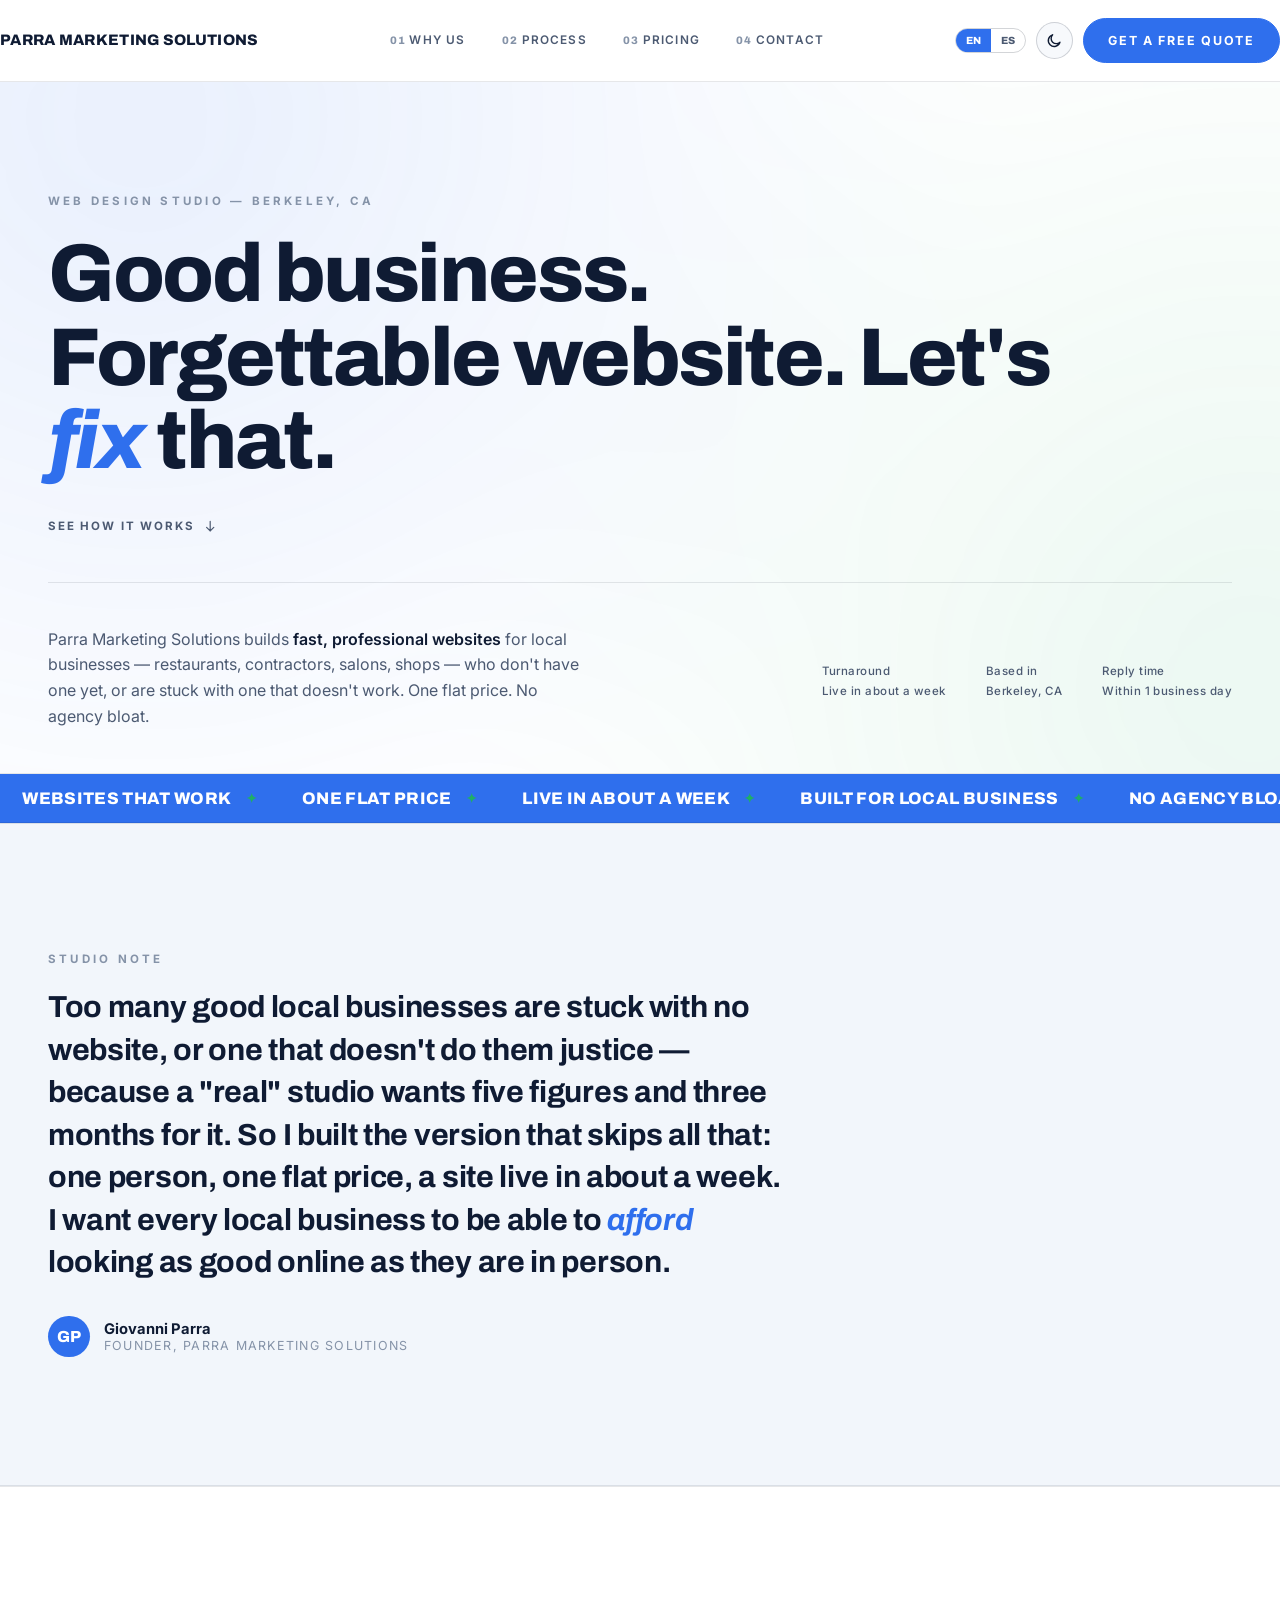
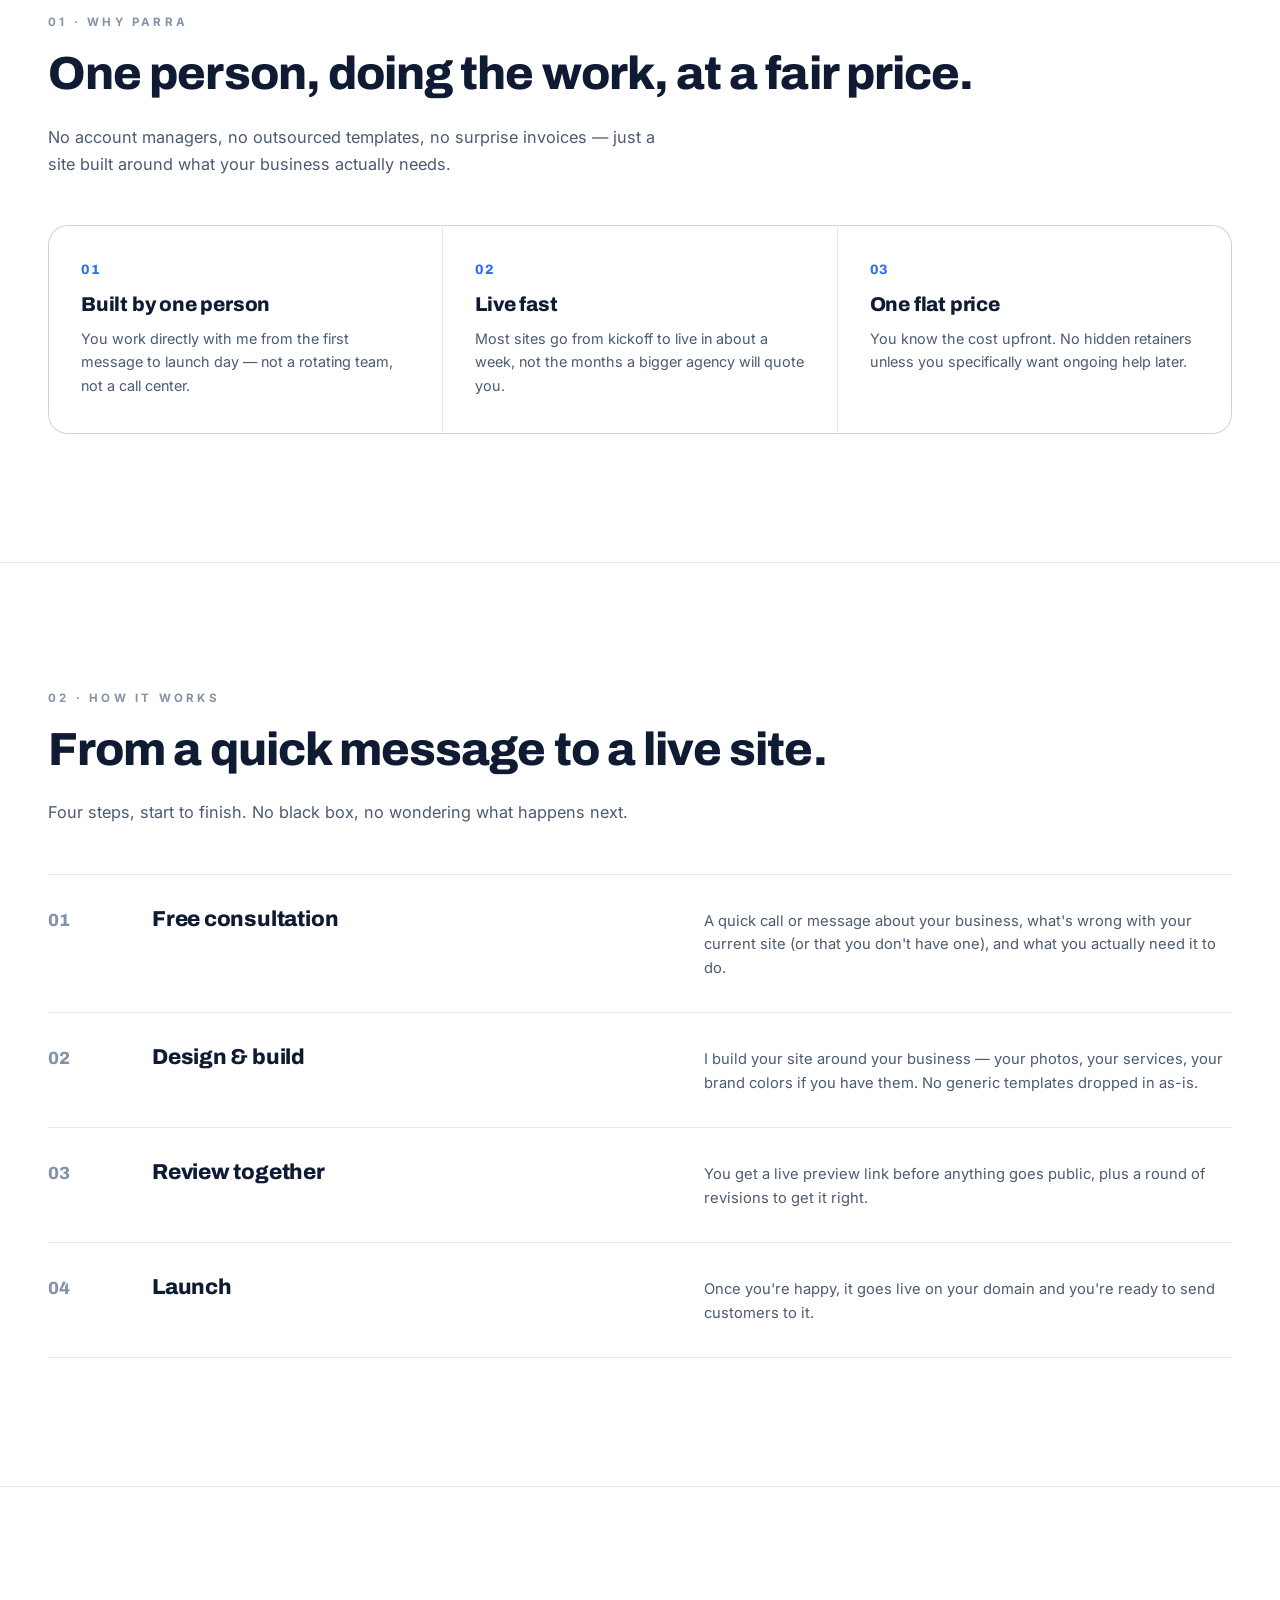
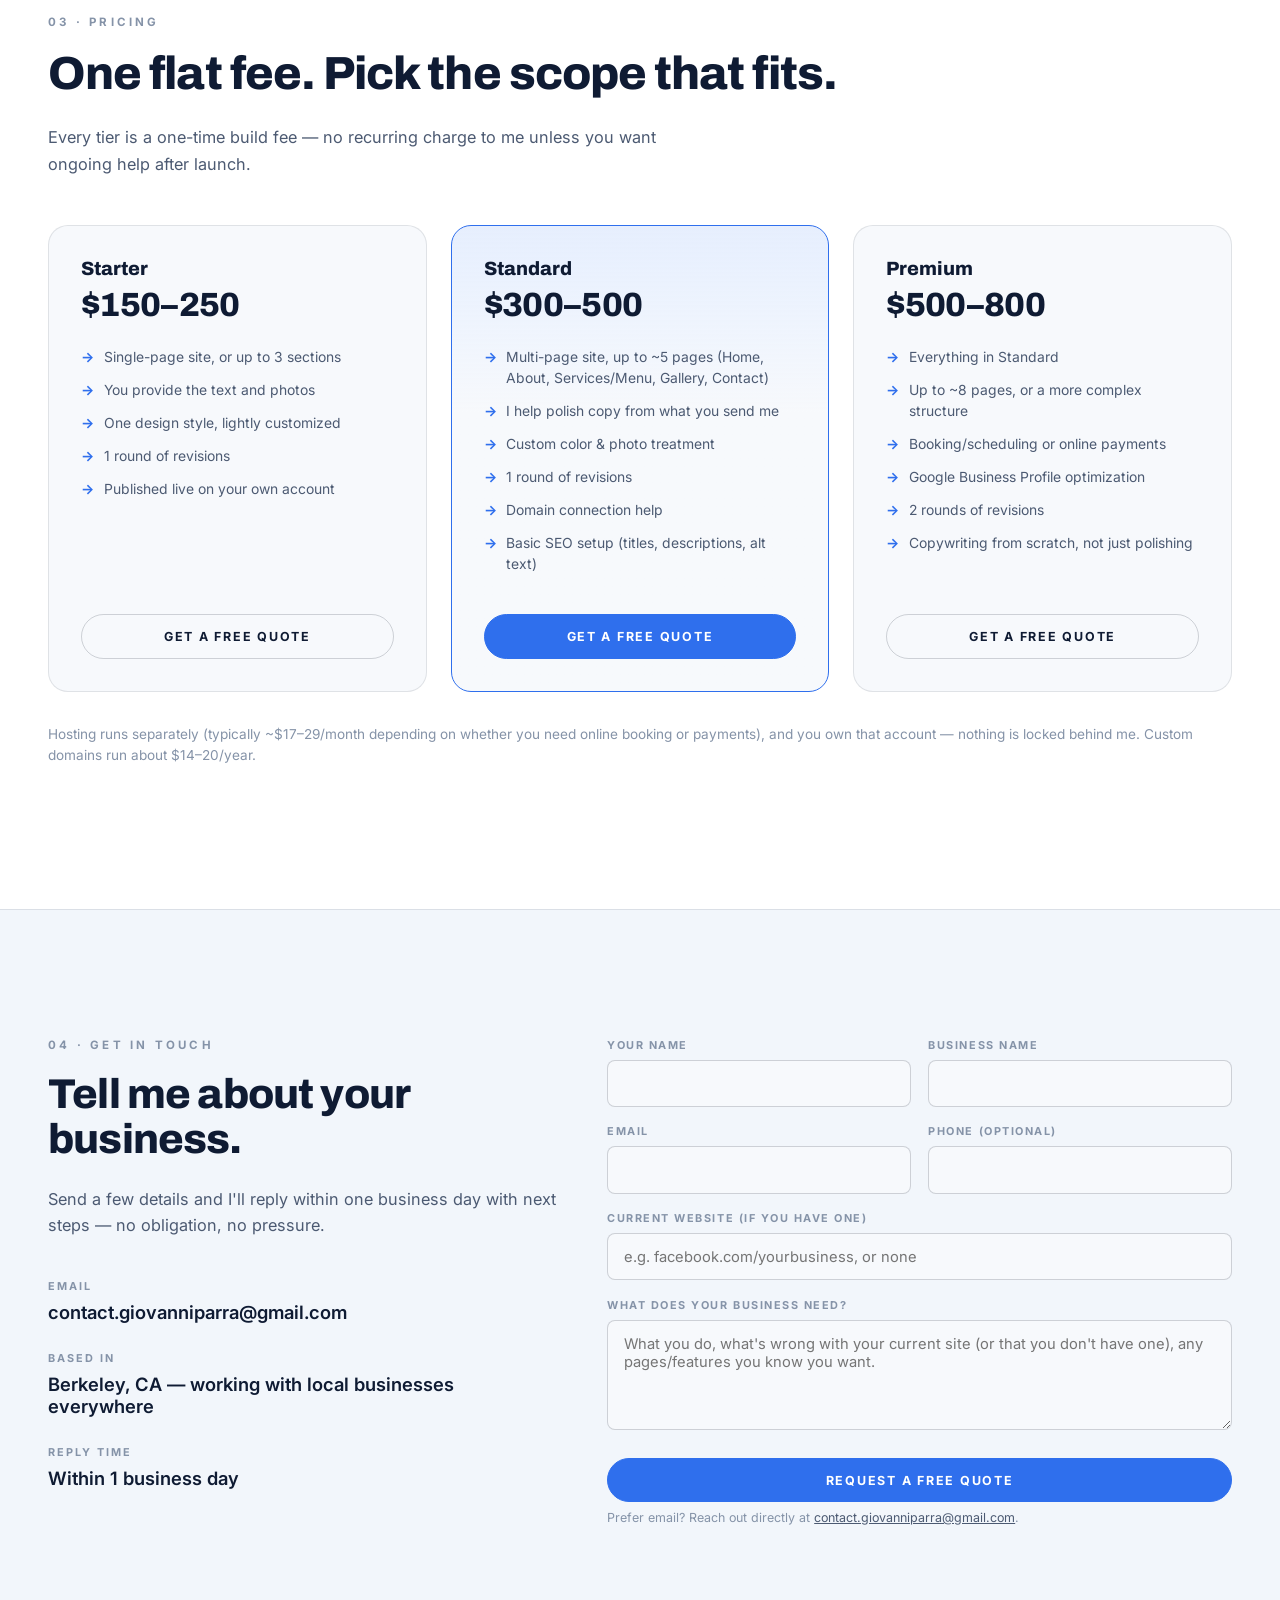
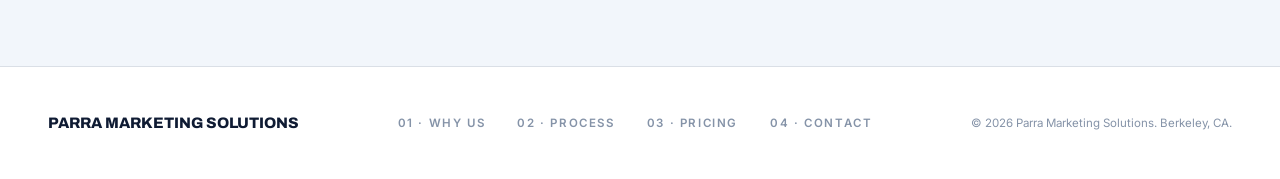
==== commit 15b9b700: "final" ====
--- a/index.html
+++ b/index.html
@@ -5,11 +5,12 @@
 <meta name="viewport" content="width=device-width, initial-scale=1.0">
 <title>Parra Marketing Solutions | Websites for Local Businesses</title>
 <meta name="description" content="Parra Marketing Solutions builds fast, professional websites for local businesses that don't have one yet — one flat price, live in about a week.">
-<link rel="icon" href="data:image/svg+xml,<svg xmlns=%22http://www.w3.org/2000/svg%22 viewBox=%220 0 100 100%22><rect width=%22100%22 height=%22100%22 rx=%2222%22 fill=%22%23ff5b2e%22/><text x=%2250%22 y=%2268%22 font-size=%2262%22 font-family=%22sans-serif%22 font-weight=%22800%22 fill=%22%230c0c0d%22 text-anchor=%22middle%22>P</text></svg>">
+<link rel="icon" href="data:image/svg+xml,<svg xmlns=%22http://www.w3.org/2000/svg%22 viewBox=%220 0 100 100%22><rect width=%22100%22 height=%22100%22 rx=%2222%22 fill=%22%232f6fed%22/><text x=%2250%22 y=%2268%22 font-size=%2262%22 font-family=%22sans-serif%22 font-weight=%22800%22 fill=%22white%22 text-anchor=%22middle%22>P</text></svg>">
 <link rel="preconnect" href="https://fonts.googleapis.com">
 <link rel="preconnect" href="https://fonts.gstatic.com" crossorigin>
 <link href="https://fonts.googleapis.com/css2?family=Archivo:wght@600;700;800;900&family=Inter:wght@400;500;600;700&display=swap" rel="stylesheet">
 <link rel="stylesheet" href="styles.css">
+<script src="theme.js"></script>
 </head>
 <body>
 
@@ -17,45 +18,55 @@
   <div class="wrap nav-inner">
     <a href="#top" class="nav-logo">PARRA MARKETING SOLUTIONS</a>
     <div class="nav-links">
-      <a href="#why" class="nav-link"><span class="num">01</span>Why Us</a>
-      <a href="#process" class="nav-link"><span class="num">02</span>Process</a>
-      <a href="#pricing" class="nav-link"><span class="num">03</span>Pricing</a>
-      <a href="#contact" class="nav-link"><span class="num">04</span>Contact</a>
-    </div>
-    <a href="#contact" class="btn btn-primary nav-cta">Get a Free Quote</a>
-    <button class="nav-toggle" id="nav-toggle" aria-label="Toggle menu" aria-expanded="false">
-      <svg width="18" height="18" viewBox="0 0 24 24" fill="none" stroke="currentColor" stroke-width="2" stroke-linecap="round"><path d="M3 6h18M3 12h18M3 18h18"/></svg>
-    </button>
+      <a href="#why" class="nav-link"><span class="num">01</span><span data-i18n="nav.why">Why Us</span></a>
+      <a href="#process" class="nav-link"><span class="num">02</span><span data-i18n="nav.process">Process</span></a>
+      <a href="#pricing" class="nav-link"><span class="num">03</span><span data-i18n="nav.pricing">Pricing</span></a>
+      <a href="#contact" class="nav-link"><span class="num">04</span><span data-i18n="nav.contact">Contact</span></a>
+    </div>
+    <div class="nav-controls">
+      <div class="lang-toggle" role="group" aria-label="Language">
+        <button class="lang-btn active" id="lang-en" type="button" data-lang="en">EN</button>
+        <button class="lang-btn" id="lang-es" type="button" data-lang="es">ES</button>
+      </div>
+      <button class="theme-toggle" id="theme-toggle" aria-label="Toggle color theme" type="button">
+        <svg class="sun" viewBox="0 0 24 24" fill="none" stroke="currentColor" stroke-width="2" stroke-linecap="round"><circle cx="12" cy="12" r="4.2"/><path d="M12 2.5v2.4M12 19.1v2.4M4.4 4.4l1.7 1.7M17.9 17.9l1.7 1.7M2.5 12h2.4M19.1 12h2.4M4.4 19.6l1.7-1.7M17.9 6.1l1.7-1.7"/></svg>
+        <svg class="moon" viewBox="0 0 24 24" fill="none" stroke="currentColor" stroke-width="2" stroke-linecap="round" stroke-linejoin="round"><path d="M20 14.5A8.5 8.5 0 1 1 9.5 4a6.8 6.8 0 0 0 10.5 10.5z"/></svg>
+      </button>
+      <a href="#contact" class="btn btn-primary nav-cta" data-i18n="nav.cta">Get a Free Quote</a>
+      <button class="nav-toggle" id="nav-toggle" aria-label="Toggle menu" aria-expanded="false">
+        <svg width="18" height="18" viewBox="0 0 24 24" fill="none" stroke="currentColor" stroke-width="2" stroke-linecap="round"><path d="M3 6h18M3 12h18M3 18h18"/></svg>
+      </button>
+    </div>
   </div>
   <div class="wrap mobile-menu" id="mobile-menu">
-    <a href="#why">01 · Why Us</a>
-    <a href="#process">02 · Process</a>
-    <a href="#pricing">03 · Pricing</a>
-    <a href="#contact">04 · Contact</a>
-    <a href="#contact" style="color: var(--accent);">Get a Free Quote →</a>
+    <a href="#why"><span class="num">01 ·</span> <span data-i18n="nav.why">Why Us</span></a>
+    <a href="#process"><span class="num">02 ·</span> <span data-i18n="nav.process">Process</span></a>
+    <a href="#pricing"><span class="num">03 ·</span> <span data-i18n="nav.pricing">Pricing</span></a>
+    <a href="#contact"><span class="num">04 ·</span> <span data-i18n="nav.contact">Contact</span></a>
+    <a href="#contact" style="color: var(--accent);" data-i18n="nav.cta">Get a Free Quote →</a>
   </div>
 </nav>
 
 <header id="top" class="hero">
   <div class="wrap">
-    <p class="eyebrow" style="margin-top:2.5rem;">Web design studio — Berkeley, CA</p>
-    <h1 class="hero-headline">
+    <p class="eyebrow" style="margin-top:2.5rem;" data-i18n="hero.eyebrow">Web design studio — Berkeley, CA</p>
+    <h1 class="hero-headline" data-i18n-html="hero.headline">
       Good business. Forgettable website. Let's <em>fix</em> that.
     </h1>
 
     <a href="#process" class="scroll-cue">
-      See how it works
+      <span data-i18n="hero.scrollCue">See how it works</span>
       <svg viewBox="0 0 24 24" fill="none" stroke="currentColor" stroke-width="2" stroke-linecap="round"><path d="M12 4v16M6 14l6 6 6-6"/></svg>
     </a>
 
     <div class="hero-bar">
-      <p class="hero-blurb">
+      <p class="hero-blurb" data-i18n-html="hero.blurb">
         Parra Marketing Solutions builds <strong>fast, professional websites</strong> for local businesses — restaurants, contractors, salons, shops — who don't have one yet, or are stuck with one that doesn't work. One flat price. No agency bloat.
       </p>
       <div class="hero-meta">
-        <div>Turnaround<span>Live in about a week</span></div>
-        <div>Based in<span>Berkeley, CA</span></div>
-        <div>Reply time<span>Within 1 business day</span></div>
+        <div><span data-i18n="hero.meta.turnaround.label">Turnaround</span><span data-i18n="hero.meta.turnaround.value">Live in about a week</span></div>
+        <div><span data-i18n="hero.meta.basedin.label">Based in</span><span>Berkeley, CA</span></div>
+        <div><span data-i18n="hero.meta.reply.label">Reply time</span><span data-i18n="hero.meta.reply.value">Within 1 business day</span></div>
       </div>
     </div>
   </div>
@@ -64,34 +75,34 @@
 <div class="marquee" aria-hidden="true">
   <div class="marquee-track">
     <div class="marquee-group">
-      <span class="item">Websites that work</span>
-      <span class="item">One flat price</span>
-      <span class="item">Live in about a week</span>
-      <span class="item">Built for local business</span>
-      <span class="item">No agency bloat</span>
+      <span class="item" data-i18n="marquee.1">Websites that work</span>
+      <span class="item" data-i18n="marquee.2">One flat price</span>
+      <span class="item" data-i18n="marquee.3">Live in about a week</span>
+      <span class="item" data-i18n="marquee.4">Built for local business</span>
+      <span class="item" data-i18n="marquee.5">No agency bloat</span>
     </div>
     <div class="marquee-group">
-      <span class="item">Websites that work</span>
-      <span class="item">One flat price</span>
-      <span class="item">Live in about a week</span>
-      <span class="item">Built for local business</span>
-      <span class="item">No agency bloat</span>
+      <span class="item" data-i18n="marquee.1">Websites that work</span>
+      <span class="item" data-i18n="marquee.2">One flat price</span>
+      <span class="item" data-i18n="marquee.3">Live in about a week</span>
+      <span class="item" data-i18n="marquee.4">Built for local business</span>
+      <span class="item" data-i18n="marquee.5">No agency bloat</span>
     </div>
   </div>
 </div>
 
 <section class="studio-note section-pad">
   <div class="wrap">
-    <p class="eyebrow reveal">Studio note</p>
+    <p class="eyebrow reveal" data-i18n="studio.eyebrow">Studio note</p>
     <div class="studio-note-inner reveal">
-      <blockquote>
+      <blockquote data-i18n-html="studio.quote">
         Too many good local businesses are stuck with no website, or one that doesn't do them justice — because a "real" studio wants five figures and three months for it. So I built the version that skips all that: one person, one flat price, a site live in about a week. I want every local business to be able to <em>afford</em> looking as good online as they are in person.
       </blockquote>
       <div class="studio-note-sig">
         <div class="initial">GP</div>
         <div>
           <div class="name">Giovanni Parra</div>
-          <div class="role">Founder, Parra Marketing Solutions</div>
+          <div class="role" data-i18n="studio.role">Founder, Parra Marketing Solutions</div>
         </div>
       </div>
     </div>
@@ -100,25 +111,25 @@
 
 <section id="why" class="section-pad" style="border-top:1px solid var(--border);">
   <div class="wrap">
-    <p class="eyebrow reveal">01 · Why Parra</p>
-    <h2 class="section-title reveal">One person, doing the work, at a fair price.</h2>
-    <p class="section-sub reveal">No account managers, no outsourced templates, no surprise invoices — just a site built around what your business actually needs.</p>
+    <p class="eyebrow reveal"><span class="num-prefix">01 ·</span> <span data-i18n="why.eyebrow">Why Parra</span></p>
+    <h2 class="section-title reveal" data-i18n="why.title">One person, doing the work, at a fair price.</h2>
+    <p class="section-sub reveal" data-i18n="why.sub">No account managers, no outsourced templates, no surprise invoices — just a site built around what your business actually needs.</p>
 
     <div class="services-grid">
       <div class="service-cell reveal">
         <div class="n">01</div>
-        <h3>Built by one person</h3>
-        <p>You work directly with me from the first message to launch day — not a rotating team, not a call center.</p>
+        <h3 data-i18n="why.card1.title">Built by one person</h3>
+        <p data-i18n="why.card1.body">You work directly with me from the first message to launch day — not a rotating team, not a call center.</p>
       </div>
       <div class="service-cell reveal">
         <div class="n">02</div>
-        <h3>Live fast</h3>
-        <p>Most sites go from kickoff to live in about a week, not the months a bigger agency will quote you.</p>
+        <h3 data-i18n="why.card2.title">Live fast</h3>
+        <p data-i18n="why.card2.body">Most sites go from kickoff to live in about a week, not the months a bigger agency will quote you.</p>
       </div>
       <div class="service-cell reveal">
         <div class="n">03</div>
-        <h3>One flat price</h3>
-        <p>You know the cost upfront. No hidden retainers unless you specifically want ongoing help later.</p>
+        <h3 data-i18n="why.card3.title">One flat price</h3>
+        <p data-i18n="why.card3.body">You know the cost upfront. No hidden retainers unless you specifically want ongoing help later.</p>
       </div>
     </div>
   </div>
@@ -126,30 +137,30 @@
 
 <section id="process" class="section-pad" style="border-top:1px solid var(--border);">
   <div class="wrap">
-    <p class="eyebrow reveal">02 · How it works</p>
-    <h2 class="section-title reveal">From a quick message to a live site.</h2>
-    <p class="section-sub reveal">Four steps, start to finish. No black box, no wondering what happens next.</p>
+    <p class="eyebrow reveal"><span class="num-prefix">02 ·</span> <span data-i18n="process.eyebrow">How it works</span></p>
+    <h2 class="section-title reveal" data-i18n="process.title">From a quick message to a live site.</h2>
+    <p class="section-sub reveal" data-i18n="process.sub">Four steps, start to finish. No black box, no wondering what happens next.</p>
 
     <div class="process-list">
       <div class="process-row reveal">
         <div class="step-num">01</div>
-        <h4>Free consultation</h4>
-        <p>A quick call or message about your business, what's wrong with your current site (or that you don't have one), and what you actually need it to do.</p>
+        <h4 data-i18n="process.step1.title">Free consultation</h4>
+        <p data-i18n="process.step1.body">A quick call or message about your business, what's wrong with your current site (or that you don't have one), and what you actually need it to do.</p>
       </div>
       <div class="process-row reveal">
         <div class="step-num">02</div>
-        <h4>Design &amp; build</h4>
-        <p>I build your site around your business — your photos, your services, your brand colors if you have them. No generic templates dropped in as-is.</p>
+        <h4 data-i18n="process.step2.title">Design &amp; build</h4>
+        <p data-i18n="process.step2.body">I build your site around your business — your photos, your services, your brand colors if you have them. No generic templates dropped in as-is.</p>
       </div>
       <div class="process-row reveal">
         <div class="step-num">03</div>
-        <h4>Review together</h4>
-        <p>You get a live preview link before anything goes public, plus a round of revisions to get it right.</p>
+        <h4 data-i18n="process.step3.title">Review together</h4>
+        <p data-i18n="process.step3.body">You get a live preview link before anything goes public, plus a round of revisions to get it right.</p>
       </div>
       <div class="process-row reveal">
         <div class="step-num">04</div>
-        <h4>Launch</h4>
-        <p>Once you're happy, it goes live on your domain and you're ready to send customers to it.</p>
+        <h4 data-i18n="process.step4.title">Launch</h4>
+        <p data-i18n="process.step4.body">Once you're happy, it goes live on your domain and you're ready to send customers to it.</p>
       </div>
     </div>
   </div>
@@ -157,54 +168,54 @@
 
 <section id="pricing" class="section-pad" style="border-top:1px solid var(--border);">
   <div class="wrap">
-    <p class="eyebrow reveal">03 · Pricing</p>
-    <h2 class="section-title reveal">One flat fee. Pick the scope that fits.</h2>
-    <p class="section-sub reveal">Every tier is a one-time build fee — no recurring charge to me unless you want ongoing help after launch.</p>
+    <p class="eyebrow reveal"><span class="num-prefix">03 ·</span> <span data-i18n="pricing.eyebrow">Pricing</span></p>
+    <h2 class="section-title reveal" data-i18n="pricing.title">One flat fee. Pick the scope that fits.</h2>
+    <p class="section-sub reveal" data-i18n="pricing.sub">Every tier is a one-time build fee — no recurring charge to me unless you want ongoing help after launch.</p>
 
     <div class="pricing-grid">
       <div class="price-card reveal">
-        <div class="tier-name">Starter</div>
+        <div class="tier-name" data-i18n="pricing.starter.name">Starter</div>
         <div class="tier-price">$150–250</div>
         <ul>
-          <li>Single-page site, or up to 3 sections</li>
-          <li>You provide the text and photos</li>
-          <li>One design style, lightly customized</li>
-          <li>1 round of revisions</li>
-          <li>Published live on your own account</li>
+          <li data-i18n="pricing.starter.li1">Single-page site, or up to 3 sections</li>
+          <li data-i18n="pricing.starter.li2">You provide the text and photos</li>
+          <li data-i18n="pricing.starter.li3">One design style, lightly customized</li>
+          <li data-i18n="pricing.starter.li4">1 round of revisions</li>
+          <li data-i18n="pricing.starter.li5">Published live on your own account</li>
         </ul>
-        <a href="#contact" class="btn btn-ghost" style="justify-content:center;">Get a Free Quote</a>
+        <a href="#contact" class="btn btn-ghost" style="justify-content:center;" data-i18n="nav.cta">Get a Free Quote</a>
       </div>
 
       <div class="price-card featured reveal">
-        <div class="tier-name">Standard</div>
+        <div class="tier-name" data-i18n="pricing.standard.name">Standard</div>
         <div class="tier-price">$300–500</div>
         <ul>
-          <li>Multi-page site, up to ~5 pages (Home, About, Services/Menu, Gallery, Contact)</li>
-          <li>I help polish copy from what you send me</li>
-          <li>Custom color &amp; photo treatment</li>
-          <li>1 round of revisions</li>
-          <li>Domain connection help</li>
-          <li>Basic SEO setup (titles, descriptions, alt text)</li>
+          <li data-i18n="pricing.standard.li1">Multi-page site, up to ~5 pages (Home, About, Services/Menu, Gallery, Contact)</li>
+          <li data-i18n="pricing.standard.li2">I help polish copy from what you send me</li>
+          <li data-i18n="pricing.standard.li3">Custom color &amp; photo treatment</li>
+          <li data-i18n="pricing.standard.li4">1 round of revisions</li>
+          <li data-i18n="pricing.standard.li5">Domain connection help</li>
+          <li data-i18n="pricing.standard.li6">Basic SEO setup (titles, descriptions, alt text)</li>
         </ul>
-        <a href="#contact" class="btn btn-primary" style="justify-content:center;">Get a Free Quote</a>
+        <a href="#contact" class="btn btn-primary" style="justify-content:center;" data-i18n="nav.cta">Get a Free Quote</a>
       </div>
 
       <div class="price-card reveal">
-        <div class="tier-name">Premium</div>
+        <div class="tier-name" data-i18n="pricing.premium.name">Premium</div>
         <div class="tier-price">$500–800</div>
         <ul>
-          <li>Everything in Standard</li>
-          <li>Up to ~8 pages, or a more complex structure</li>
-          <li>Booking/scheduling or online payments</li>
-          <li>Google Business Profile optimization</li>
-          <li>2 rounds of revisions</li>
-          <li>Copywriting from scratch, not just polishing</li>
+          <li data-i18n="pricing.premium.li1">Everything in Standard</li>
+          <li data-i18n="pricing.premium.li2">Up to ~8 pages, or a more complex structure</li>
+          <li data-i18n="pricing.premium.li3">Booking/scheduling or online payments</li>
+          <li data-i18n="pricing.premium.li4">Google Business Profile optimization</li>
+          <li data-i18n="pricing.premium.li5">2 rounds of revisions</li>
+          <li data-i18n="pricing.premium.li6">Copywriting from scratch, not just polishing</li>
         </ul>
-        <a href="#contact" class="btn btn-ghost" style="justify-content:center;">Get a Free Quote</a>
-      </div>
-    </div>
-
-    <p class="pricing-note reveal">Hosting runs separately (typically ~$17–29/month depending on whether you need online booking or payments), and you own that account — nothing is locked behind me. Custom domains run about $14–20/year.</p>
+        <a href="#contact" class="btn btn-ghost" style="justify-content:center;" data-i18n="nav.cta">Get a Free Quote</a>
+      </div>
+    </div>
+
+    <p class="pricing-note reveal" data-i18n="pricing.note">Hosting runs separately (typically ~$17–29/month depending on whether you need online booking or payments), and you own that account — nothing is locked behind me. Custom domains run about $14–20/year.</p>
   </div>
 </section>
 
@@ -212,55 +223,55 @@
   <div class="wrap">
     <div class="contact-grid">
       <div class="reveal">
-        <p class="eyebrow">04 · Get in touch</p>
-        <h2 class="section-title" style="font-size:clamp(1.9rem,3.5vw,2.6rem);">Tell me about your business.</h2>
-        <p class="section-sub" style="margin-bottom:2.5rem;">Send a few details and I'll reply within one business day with next steps — no obligation, no pressure.</p>
+        <p class="eyebrow"><span class="num-prefix">04 ·</span> <span data-i18n="contact.eyebrow">Get in touch</span></p>
+        <h2 class="section-title" style="font-size:clamp(1.9rem,3.5vw,2.6rem);" data-i18n="contact.title">Tell me about your business.</h2>
+        <p class="section-sub" style="margin-bottom:2.5rem;" data-i18n="contact.sub">Send a few details and I'll reply within one business day with next steps — no obligation, no pressure.</p>
 
         <div class="contact-info-item">
-          <div class="label">Email</div>
+          <div class="label" data-i18n="contact.email.label">Email</div>
           <a href="mailto:contact.giovanniparra@gmail.com">contact.giovanniparra@gmail.com</a>
         </div>
         <div class="contact-info-item">
-          <div class="label">Based in</div>
-          <div class="value">Berkeley, CA — working with local businesses everywhere</div>
+          <div class="label" data-i18n="contact.basedin.label">Based in</div>
+          <div class="value" data-i18n="contact.basedin.value">Berkeley, CA — working with local businesses everywhere</div>
         </div>
         <div class="contact-info-item">
-          <div class="label">Reply time</div>
-          <div class="value">Within 1 business day</div>
+          <div class="label" data-i18n="contact.reply.label">Reply time</div>
+          <div class="value" data-i18n="contact.reply.value">Within 1 business day</div>
         </div>
       </div>
 
       <form class="reveal" id="quote-form" action="https://formspree.io/f/YOUR_FORM_ID" method="POST">
         <div class="form-grid two-col">
           <div class="field">
-            <label for="name">Your name</label>
+            <label for="name" data-i18n="form.name.label">Your name</label>
             <input type="text" id="name" name="name" required>
           </div>
           <div class="field">
-            <label for="business">Business name</label>
+            <label for="business" data-i18n="form.business.label">Business name</label>
             <input type="text" id="business" name="business" required>
           </div>
         </div>
         <div class="form-grid two-col" style="margin-top:1.1rem;">
           <div class="field">
-            <label for="email">Email</label>
+            <label for="email" data-i18n="form.email.label">Email</label>
             <input type="email" id="email" name="email" required>
           </div>
           <div class="field">
-            <label for="phone">Phone (optional)</label>
+            <label for="phone" data-i18n="form.phone.label">Phone (optional)</label>
             <input type="tel" id="phone" name="phone">
           </div>
         </div>
         <div class="field" style="margin-top:1.1rem;">
-          <label for="current-site">Current website (if you have one)</label>
-          <input type="text" id="current-site" name="current_website" placeholder="e.g. facebook.com/yourbusiness, or none">
+          <label for="current-site" data-i18n="form.currentSite.label">Current website (if you have one)</label>
+          <input type="text" id="current-site" name="current_website" data-i18n-placeholder="form.currentSite.placeholder" placeholder="e.g. facebook.com/yourbusiness, or none">
         </div>
         <div class="field" style="margin-top:1.1rem;">
-          <label for="details">What does your business need?</label>
-          <textarea id="details" name="details" placeholder="What you do, what's wrong with your current site (or that you don't have one), any pages/features you know you want." required></textarea>
-        </div>
-        <button type="submit" class="btn btn-primary" style="margin-top:1.5rem; width:100%; justify-content:center;">Request a Free Quote</button>
-        <p class="form-note">Prefer email? Reach out directly at <a href="mailto:contact.giovanniparra@gmail.com" style="color:var(--text-muted); text-decoration:underline;">contact.giovanniparra@gmail.com</a>.</p>
+          <label for="details" data-i18n="form.details.label">What does your business need?</label>
+          <textarea id="details" name="details" data-i18n-placeholder="form.details.placeholder" placeholder="What you do, what's wrong with your current site (or that you don't have one), any pages/features you know you want." required></textarea>
+        </div>
+        <button type="submit" class="btn btn-primary" style="margin-top:1.5rem; width:100%; justify-content:center;" data-i18n="form.submit">Request a Free Quote</button>
+        <p class="form-note" data-i18n-html="form.note">Prefer email? Reach out directly at <a href="mailto:contact.giovanniparra@gmail.com" style="color:var(--text-muted); text-decoration:underline;">contact.giovanniparra@gmail.com</a>.</p>
         <p class="form-status" id="form-status"></p>
       </form>
     </div>
@@ -271,81 +282,14 @@
   <div class="wrap footer-inner">
     <div class="footer-logo">PARRA MARKETING SOLUTIONS</div>
     <div class="footer-links">
-      <a href="#why">01 · Why Us</a>
-      <a href="#process">02 · Process</a>
-      <a href="#pricing">03 · Pricing</a>
-      <a href="#contact">04 · Contact</a>
+      <a href="#why"><span class="num-prefix">01 ·</span> <span data-i18n="nav.why">Why Us</span></a>
+      <a href="#process"><span class="num-prefix">02 ·</span> <span data-i18n="nav.process">Process</span></a>
+      <a href="#pricing"><span class="num-prefix">03 ·</span> <span data-i18n="nav.pricing">Pricing</span></a>
+      <a href="#contact"><span class="num-prefix">04 ·</span> <span data-i18n="nav.contact">Contact</span></a>
     </div>
     <div class="footer-copy">&copy; <span id="year"></span> Parra Marketing Solutions. Berkeley, CA.</div>
   </div>
 </footer>
-
-<!-- Design tool for choosing an accent color, grounded in color-wheel theory —
-     not meant for real visitors. Delete this whole <div id="palette-picker">
-     block (and the matching JS block in script.js) once you've picked one. -->
-<div class="palette-picker" id="palette-picker">
-  <div class="palette-picker-head">
-    <span class="palette-picker-title">Color schemes</span>
-    <button class="palette-picker-close" id="palette-close" type="button" aria-label="Hide color picker">✕</button>
-  </div>
-  <div class="palette-list" id="palette-list">
-    <button class="palette-option active" type="button"
-      data-accent="#f65c31" data-accent2="#31ccf6"
-      title="Opposite hues on the color wheel — maximum contrast, a classic bold pairing.">
-      <span class="palette-swatch-duo" style="background: linear-gradient(90deg, #f65c31 50%, #31ccf6 50%);"></span>
-      <span class="palette-option-text">
-        <div class="palette-option-name">Ember &amp; Sky</div>
-        <div class="palette-option-rule">Complementary</div>
-      </span>
-      <span class="palette-option-hex">F65C31 / 31CCF6</span>
-    </button>
-
-    <button class="palette-option" type="button"
-      data-accent="#f6b531" data-accent2="#f65231"
-      title="Neighboring hues on the wheel — softer contrast, feels cohesive and warm.">
-      <span class="palette-swatch-duo" style="background: linear-gradient(90deg, #f6b531 50%, #f65231 50%);"></span>
-      <span class="palette-option-text">
-        <div class="palette-option-name">Solar &amp; Coral</div>
-        <div class="palette-option-rule">Analogous</div>
-      </span>
-      <span class="palette-option-hex">F6B531 / F65231</span>
-    </button>
-
-    <button class="palette-option" type="button"
-      data-accent="#8331f6" data-accent2="#f68331"
-      title="Three hues spaced evenly around the wheel (showing two of the three) — vibrant, balanced.">
-      <span class="palette-swatch-duo" style="background: linear-gradient(90deg, #8331f6 50%, #f68331 50%);"></span>
-      <span class="palette-option-text">
-        <div class="palette-option-name">Violet &amp; Meadow</div>
-        <div class="palette-option-rule">Triadic</div>
-      </span>
-      <span class="palette-option-hex">8331F6 / F68331</span>
-    </button>
-
-    <button class="palette-option" type="button"
-      data-accent="#31a4f6" data-accent2="#f63142"
-      title="A base hue plus one neighbor of its complement — high contrast, slightly softer than pure complementary.">
-      <span class="palette-swatch-duo" style="background: linear-gradient(90deg, #31a4f6 50%, #f63142 50%);"></span>
-      <span class="palette-option-text">
-        <div class="palette-option-name">Azure &amp; Rose</div>
-        <div class="palette-option-rule">Split-Complementary</div>
-      </span>
-      <span class="palette-option-hex">31A4F6 / F63142</span>
-    </button>
-
-    <button class="palette-option" type="button"
-      data-accent="#f65c31" data-accent2="#892206"
-      title="One hue, two shades — the most cohesive option, reads as a single confident color.">
-      <span class="palette-swatch-duo" style="background: linear-gradient(90deg, #f65c31 50%, #892206 50%);"></span>
-      <span class="palette-option-text">
-        <div class="palette-option-name">Deep Ember</div>
-        <div class="palette-option-rule">Monochromatic</div>
-      </span>
-      <span class="palette-option-hex">F65C31 / 892206</span>
-    </button>
-  </div>
-  <p class="palette-picker-note">Click a scheme to preview it live on the whole page. Hover each one for what its color-wheel rule means. Note the two hex codes down for whoever designs your logo.</p>
-</div>
 
 <script src="script.js"></script>
 </body>
--- a/styles.css
+++ b/styles.css
@@ -4,21 +4,25 @@
    ========================================================================== */
 
 :root {
-  --bg: #0c0c0d;
-  --bg-alt: #131315;
-  --surface: #17171a;
-  --surface-hover: #1e1e22;
-  --border: rgba(255, 255, 255, 0.09);
-  --border-strong: rgba(255, 255, 255, 0.18);
-  --text: #f4f3ef;
-  --text-muted: #a4a4ac;
-  --text-faint: #6c6c74;
-
-  --accent: #ff5b2e;        /* primary bright — CTAs, links, highlights */
-  --accent-2: #31ccf6;      /* paired secondary — hero glow accent, marquee bullets */
-  --accent-strong: color-mix(in srgb, var(--accent) 82%, white);
-  --accent-soft: color-mix(in srgb, var(--accent) 16%, transparent);
-  --accent-text: #100b09;   /* text color used ON TOP of the accent (buttons, marquee) */
+  /* ---- Light mode (default) ---- */
+  --bg: #ffffff;
+  --bg-alt: #f2f6fb;
+  --surface: #f7f9fc;
+  --surface-hover: #eef3fa;
+  --border: rgba(15, 23, 42, 0.10);
+  --border-strong: rgba(15, 23, 42, 0.18);
+  --text: #0f1b33;
+  --text-muted: #4c5a72;
+  --text-faint: #8593a8;
+  --nav-bg: rgba(255, 255, 255, 0.78);
+
+  --accent: #2f6fed;         /* blue — primary */
+  --accent-2: #1fae66;       /* green — paired secondary */
+  --accent-strong: color-mix(in srgb, var(--accent) 84%, black);
+  --accent-soft: color-mix(in srgb, var(--accent) 12%, transparent);
+  --accent-text: #ffffff;    /* text color used ON TOP of the accent (buttons, marquee) */
+  --status-ok: #16a34a;
+  --status-err: #dc2626;
 
   --radius-lg: 1.25rem;
   --radius-md: 0.85rem;
@@ -28,7 +32,56 @@
   --font-display: 'Archivo', -apple-system, sans-serif;
   --font-body: 'Inter', -apple-system, sans-serif;
 
+  color-scheme: light;
+}
+
+[data-theme="dark"] {
+  /* ---- Dark mode: dark blue, not black ---- */
+  --bg: #0e1a30;
+  --bg-alt: #0a1526;
+  --surface: rgba(255, 255, 255, 0.045);
+  --surface-hover: rgba(255, 255, 255, 0.08);
+  --border: rgba(255, 255, 255, 0.10);
+  --border-strong: rgba(255, 255, 255, 0.20);
+  --text: #f2f5fb;
+  --text-muted: #a9b6ce;
+  --text-faint: #71809c;
+  --nav-bg: rgba(14, 26, 48, 0.78);
+
+  --accent: #5b93ff;
+  --accent-2: #35d888;
+  --accent-strong: color-mix(in srgb, var(--accent) 84%, white);
+  --accent-soft: color-mix(in srgb, var(--accent) 16%, transparent);
+  --accent-text: #06101f;
+  --status-ok: #4ade80;
+  --status-err: #f87171;
+
   color-scheme: dark;
+}
+
+@media (prefers-color-scheme: dark) {
+  :root:not([data-theme="light"]) {
+    --bg: #0e1a30;
+    --bg-alt: #0a1526;
+    --surface: rgba(255, 255, 255, 0.045);
+    --surface-hover: rgba(255, 255, 255, 0.08);
+    --border: rgba(255, 255, 255, 0.10);
+    --border-strong: rgba(255, 255, 255, 0.20);
+    --text: #f2f5fb;
+    --text-muted: #a9b6ce;
+    --text-faint: #71809c;
+    --nav-bg: rgba(14, 26, 48, 0.78);
+
+    --accent: #5b93ff;
+    --accent-2: #35d888;
+    --accent-strong: color-mix(in srgb, var(--accent) 84%, white);
+    --accent-soft: color-mix(in srgb, var(--accent) 16%, transparent);
+    --accent-text: #06101f;
+    --status-ok: #4ade80;
+    --status-err: #f87171;
+
+    color-scheme: dark;
+  }
 }
 
 * { box-sizing: border-box; }
@@ -41,6 +94,7 @@
   font-family: var(--font-body);
   -webkit-font-smoothing: antialiased;
   overflow-x: hidden;
+  transition: background-color 0.3s ease, color 0.3s ease;
 }
 
 a { color: inherit; text-decoration: none; }
@@ -123,7 +177,7 @@
   position: sticky;
   top: 0;
   z-index: 50;
-  background: rgba(12, 12, 13, 0.72);
+  background: var(--nav-bg);
   backdrop-filter: blur(14px);
   border-bottom: 1px solid var(--border);
 }
@@ -191,6 +245,62 @@
 }
 @media (min-width: 860px) { .nav-toggle { display: none; } }
 
+.nav-controls {
+  display: flex;
+  align-items: center;
+  gap: 0.6rem;
+}
+
+.lang-toggle {
+  display: flex;
+  align-items: center;
+  border: 1px solid var(--border-strong);
+  border-radius: var(--radius-pill);
+  overflow: hidden;
+  flex-shrink: 0;
+}
+
+.lang-btn {
+  background: none;
+  border: none;
+  color: var(--text-muted);
+  font-family: var(--font-display);
+  font-weight: 800;
+  font-size: 0.65rem;
+  letter-spacing: 0.04em;
+  padding: 0.4rem 0.6rem;
+  cursor: pointer;
+  transition: background 0.2s ease, color 0.2s ease;
+}
+
+.lang-btn.active {
+  background: var(--accent);
+  color: var(--accent-text);
+}
+
+.lang-btn:not(.active):hover { color: var(--text); }
+
+.theme-toggle {
+  width: 2.35rem;
+  height: 2.35rem;
+  border-radius: 50%;
+  border: 1px solid var(--border-strong);
+  background: var(--surface);
+  color: var(--text);
+  display: flex;
+  align-items: center;
+  justify-content: center;
+  cursor: pointer;
+  flex-shrink: 0;
+  transition: border-color 0.25s ease, transform 0.2s ease, background 0.25s ease;
+}
+
+.theme-toggle:hover { border-color: var(--accent); transform: translateY(-1px); }
+.theme-toggle svg { width: 1.05rem; height: 1.05rem; }
+.theme-toggle .sun { display: none; }
+[data-theme="dark"] .theme-toggle .sun { display: block; }
+[data-theme="dark"] .theme-toggle .moon { display: none; }
+
 .mobile-menu {
   display: none;
   flex-direction: column;
@@ -226,8 +336,8 @@
   position: absolute;
   inset: -25%;
   background:
-    radial-gradient(circle at 24% 20%, color-mix(in srgb, var(--accent) 20%, transparent), transparent 55%),
-    radial-gradient(circle at 82% 75%, color-mix(in srgb, var(--accent-2) 16%, transparent), transparent 50%);
+    radial-gradient(circle at 24% 20%, color-mix(in srgb, var(--accent) 11%, transparent), transparent 50%),
+    radial-gradient(circle at 82% 75%, color-mix(in srgb, var(--accent-2) 9%, transparent), transparent 45%);
   filter: blur(70px);
   animation: hero-drift 20s ease-in-out infinite alternate;
   pointer-events: none;
@@ -730,8 +840,8 @@
   display: none;
 }
 .form-status.show { display: block; }
-.form-status.ok { color: #7fe0a7; }
-.form-status.err { color: #ff8b7a; }
+.form-status.ok { color: var(--status-ok); }
+.form-status.err { color: var(--status-err); }
 
 /* ---------------- Footer ---------------- */
 
@@ -796,125 +906,3 @@
   html { scroll-behavior: auto; }
 }
 
-/* ---------------- Palette picker (design tool — delete before real launch) ---------------- */
-
-.palette-picker {
-  position: fixed;
-  right: 1.25rem;
-  bottom: 1.25rem;
-  z-index: 100;
-  background: rgba(23, 23, 26, 0.9);
-  backdrop-filter: blur(14px);
-  border: 1px solid var(--border-strong);
-  border-radius: var(--radius-lg);
-  padding: 1rem 1.1rem;
-  box-shadow: 0 12px 30px rgba(0,0,0,0.45);
-  font-family: var(--font-body);
-  max-width: calc(100vw - 2.5rem);
-  width: 19rem;
-}
-
-.palette-picker-head {
-  display: flex;
-  align-items: center;
-  justify-content: space-between;
-  gap: 0.75rem;
-  margin-bottom: 0.75rem;
-}
-
-.palette-picker-title {
-  font-size: 0.62rem;
-  text-transform: uppercase;
-  letter-spacing: 0.14em;
-  font-weight: 700;
-  color: var(--text-faint);
-}
-
-.palette-picker-close {
-  background: none;
-  border: none;
-  color: var(--text-faint);
-  cursor: pointer;
-  font-size: 0.9rem;
-  line-height: 1;
-  padding: 0.1rem 0.3rem;
-}
-.palette-picker-close:hover { color: var(--text); }
-
-.palette-list {
-  display: flex;
-  flex-direction: column;
-  gap: 0.4rem;
-  max-height: 16rem;
-  overflow-y: auto;
-}
-
-.palette-option {
-  display: flex;
-  align-items: center;
-  gap: 0.7rem;
-  width: 100%;
-  background: transparent;
-  border: 1px solid transparent;
-  border-radius: var(--radius-sm);
-  padding: 0.45rem 0.5rem;
-  cursor: pointer;
-  text-align: left;
-  transition: background 0.2s ease, border-color 0.2s ease;
-}
-
-.palette-option:hover { background: var(--surface); }
-
-.palette-option.active {
-  border-color: var(--border-strong);
-  background: var(--surface);
-}
-
-.palette-swatch-duo {
-  width: 1.9rem;
-  height: 1.9rem;
-  border-radius: 50%;
-  flex-shrink: 0;
-  border: 2px solid transparent;
-}
-
-.palette-option.active .palette-swatch-duo {
-  border-color: var(--text);
-}
-
-.palette-option-text { min-width: 0; }
-
-.palette-option-name {
-  font-size: 0.78rem;
-  font-weight: 700;
-  color: var(--text);
-  white-space: nowrap;
-  overflow: hidden;
-  text-overflow: ellipsis;
-}
-
-.palette-option-rule {
-  font-size: 0.64rem;
-  color: var(--text-faint);
-  text-transform: uppercase;
-  letter-spacing: 0.06em;
-}
-
-.palette-option-hex {
-  margin-left: auto;
-  font-family: 'Courier New', monospace;
-  font-size: 0.62rem;
-  color: var(--text-faint);
-  white-space: nowrap;
-  flex-shrink: 0;
-  padding-left: 0.5rem;
-}
-
-.palette-picker-note {
-  margin-top: 0.75rem;
-  padding-top: 0.6rem;
-  border-top: 1px solid var(--border);
-  font-size: 0.66rem;
-  line-height: 1.5;
-  color: var(--text-faint);
-}
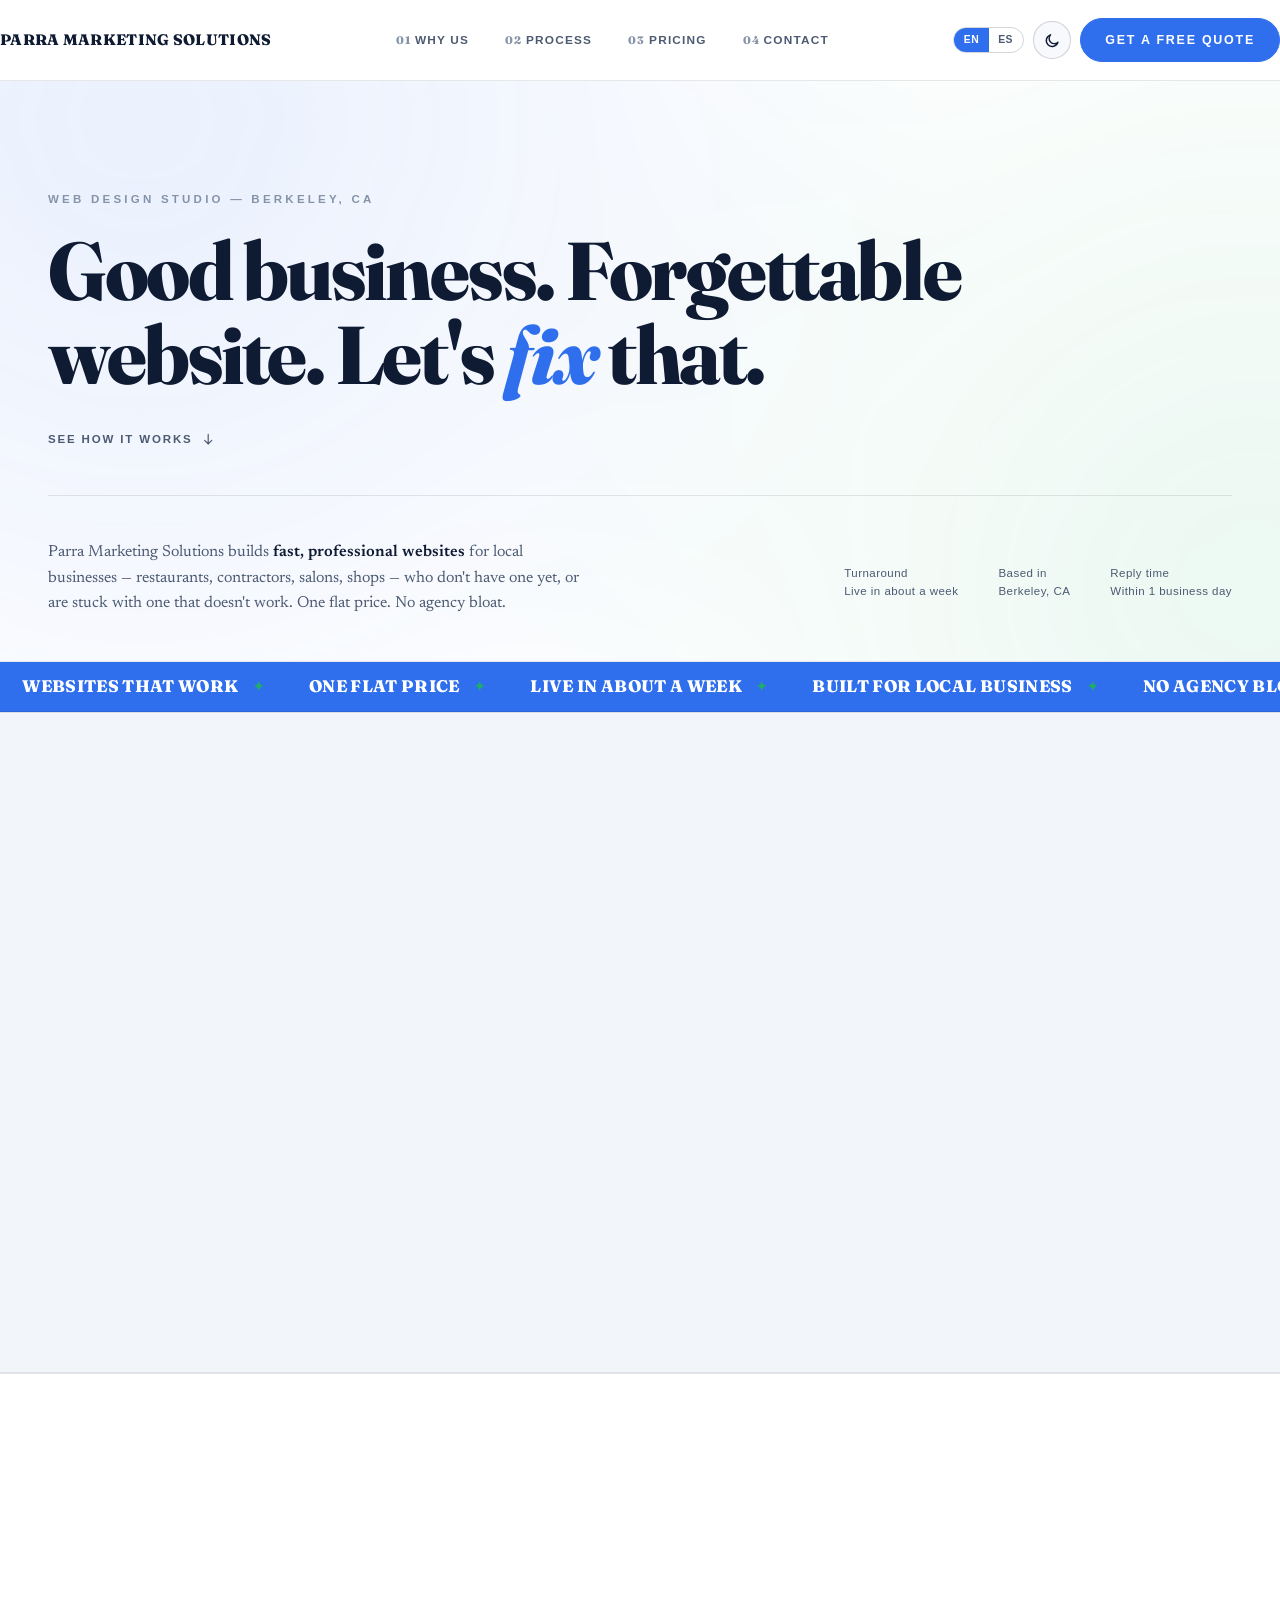
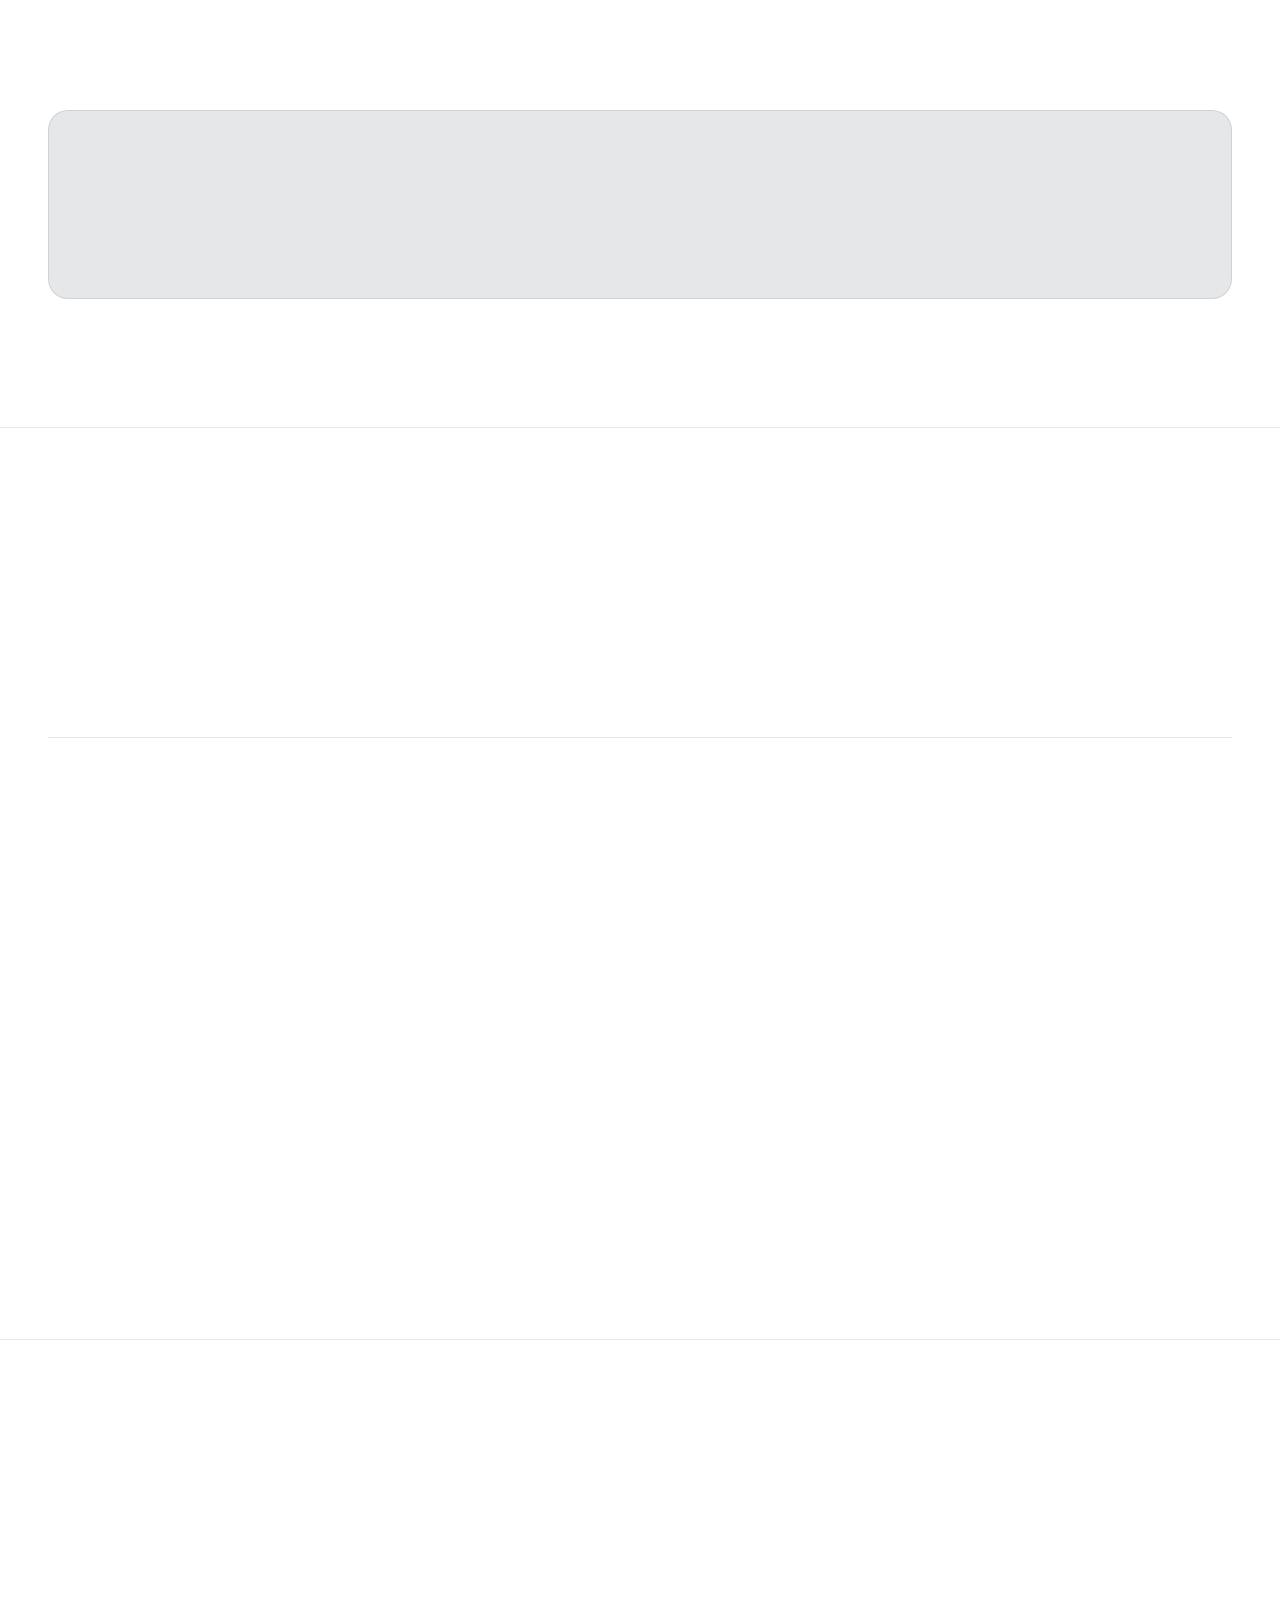
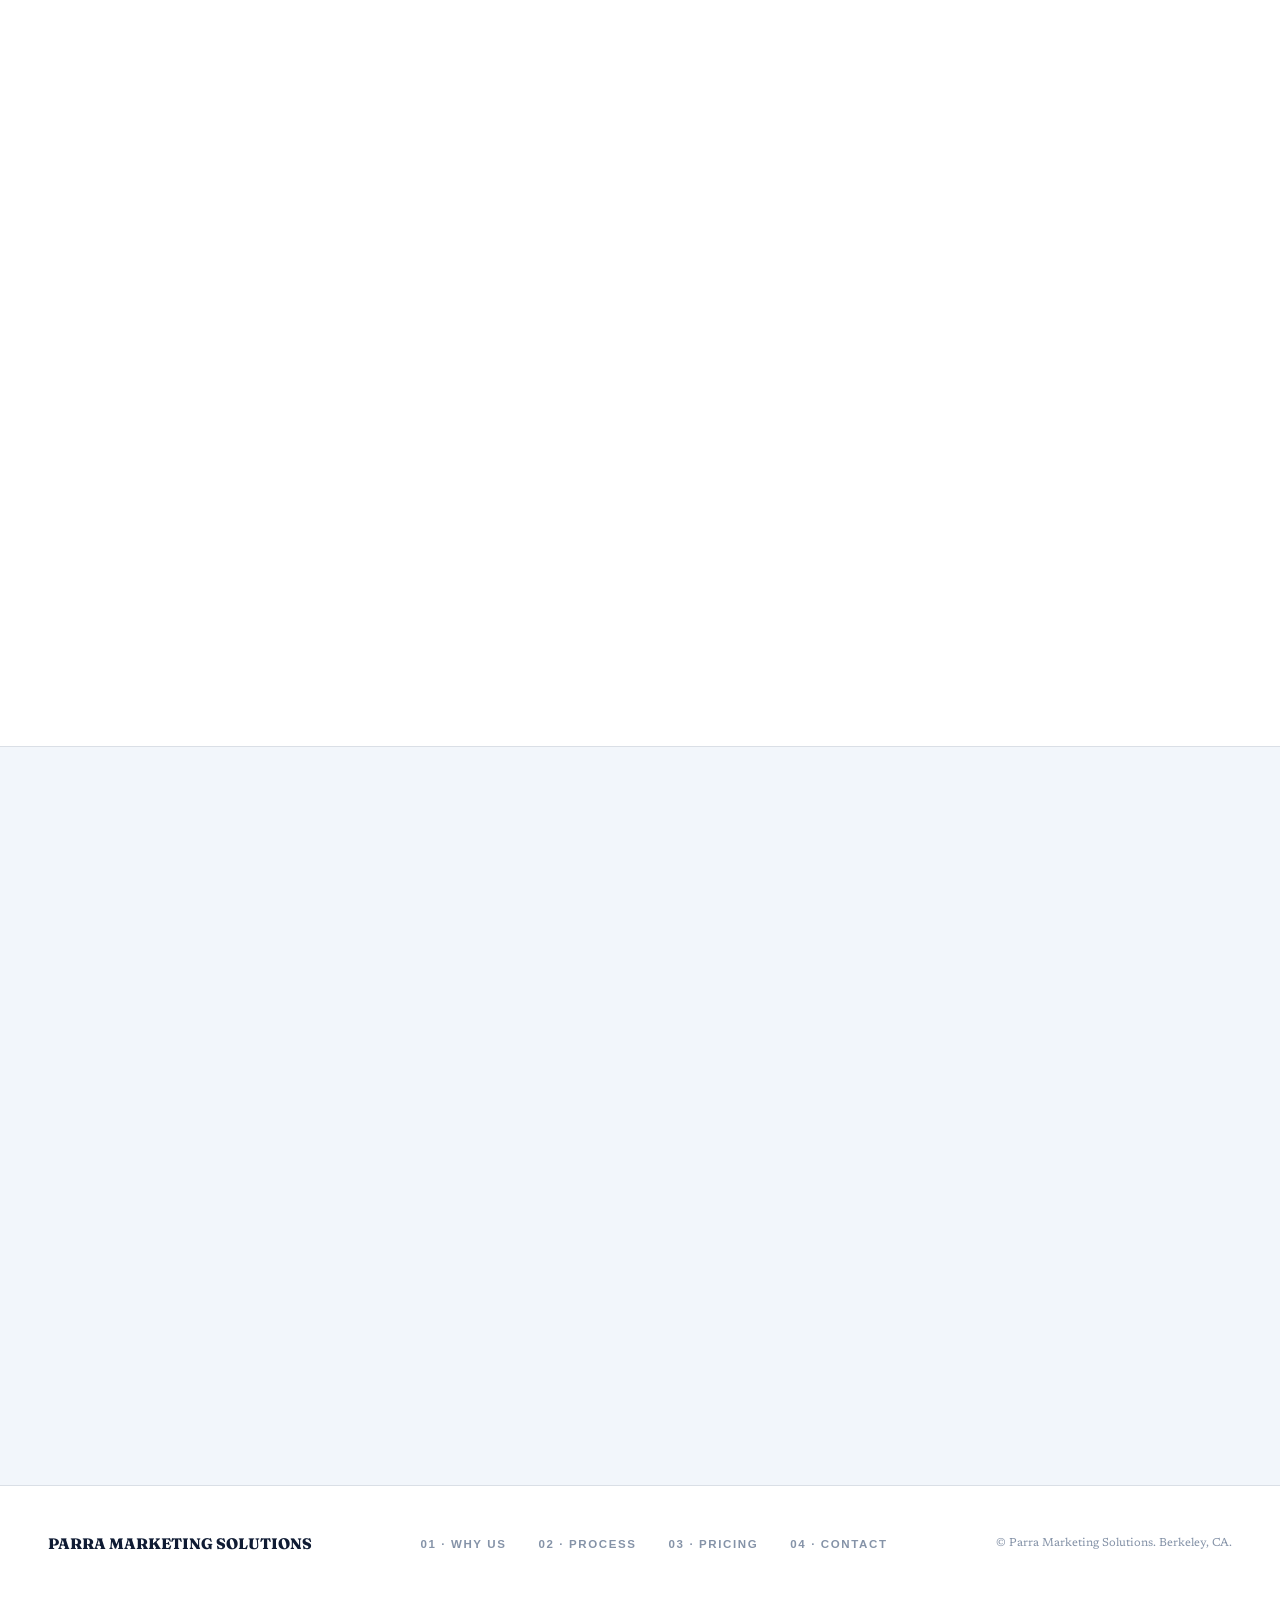
==== commit 1fea8dad: "new" ====
--- a/index.html
+++ b/index.html
@@ -8,9 +8,9 @@
 <link rel="icon" href="data:image/svg+xml,<svg xmlns=%22http://www.w3.org/2000/svg%22 viewBox=%220 0 100 100%22><rect width=%22100%22 height=%22100%22 rx=%2222%22 fill=%22%232f6fed%22/><text x=%2250%22 y=%2268%22 font-size=%2262%22 font-family=%22sans-serif%22 font-weight=%22800%22 fill=%22white%22 text-anchor=%22middle%22>P</text></svg>">
 <link rel="preconnect" href="https://fonts.googleapis.com">
 <link rel="preconnect" href="https://fonts.gstatic.com" crossorigin>
-<link href="https://fonts.googleapis.com/css2?family=Archivo:wght@600;700;800;900&family=Inter:wght@400;500;600;700&display=swap" rel="stylesheet">
-<link rel="stylesheet" href="styles.css">
-<script src="theme.js"></script>
+<link href="https://fonts.googleapis.com/css2?family=Fraunces:ital,opsz,wght@0,9..144,300..800;1,9..144,300..800&family=Newsreader:ital,opsz,wght@0,6..72,300..700;1,6..72,300..700&display=swap" rel="stylesheet">
+<link rel="stylesheet" href="styles.css?v=2">
+<script src="theme.js?v=2"></script>
 </head>
 <body>
 
@@ -291,6 +291,6 @@
   </div>
 </footer>
 
-<script src="script.js"></script>
+<script src="script.js?v=2"></script>
 </body>
 </html>
--- a/styles.css
+++ b/styles.css
@@ -29,8 +29,9 @@
   --radius-sm: 0.5rem;
   --radius-pill: 999px;
 
-  --font-display: 'Archivo', -apple-system, sans-serif;
-  --font-body: 'Inter', -apple-system, sans-serif;
+  --font-display: 'Fraunces', Georgia, serif;
+  --font-body: 'Newsreader', Georgia, serif;
+  --font-label: -apple-system, BlinkMacSystemFont, 'Segoe UI', Helvetica, Arial, sans-serif;
 
   color-scheme: light;
 }
@@ -116,11 +117,12 @@
 @media (min-width: 860px) { .section-pad { padding: 8rem 0; } }
 
 .eyebrow {
+  font-family: var(--font-label);
   font-size: 0.72rem;
   text-transform: uppercase;
   letter-spacing: 0.28em;
   color: var(--text-faint);
-  font-weight: 700;
+  font-weight: 600;
   margin: 0 0 1.25rem;
 }
 
@@ -145,11 +147,11 @@
   display: inline-flex;
   align-items: center;
   gap: 0.5rem;
-  font-family: var(--font-body);
+  font-family: var(--font-label);
   font-size: 0.78rem;
   text-transform: uppercase;
   letter-spacing: 0.14em;
-  font-weight: 700;
+  font-weight: 600;
   padding: 0.85rem 1.5rem;
   border-radius: var(--radius-pill);
   border: 1px solid var(--border-strong);
@@ -207,6 +209,7 @@
 }
 
 .nav-link {
+  font-family: var(--font-label);
   font-size: 0.74rem;
   text-transform: uppercase;
   letter-spacing: 0.1em;
@@ -264,8 +267,8 @@
   background: none;
   border: none;
   color: var(--text-muted);
-  font-family: var(--font-display);
-  font-weight: 800;
+  font-family: var(--font-label);
+  font-weight: 700;
   font-size: 0.65rem;
   letter-spacing: 0.04em;
   padding: 0.4rem 0.6rem;
@@ -312,6 +315,7 @@
 @media (min-width: 860px) { .mobile-menu { display: none !important; } }
 
 .mobile-menu a {
+  font-family: var(--font-label);
   padding: 0.85rem 0;
   font-size: 0.85rem;
   text-transform: uppercase;
@@ -387,6 +391,7 @@
 }
 
 .scroll-cue {
+  font-family: var(--font-label);
   display: inline-flex;
   align-items: center;
   gap: 0.5rem;
@@ -394,7 +399,7 @@
   font-size: 0.72rem;
   text-transform: uppercase;
   letter-spacing: 0.16em;
-  font-weight: 700;
+  font-weight: 600;
   color: var(--text-muted);
   transition: color 0.25s ease, gap 0.25s ease;
 }
@@ -442,11 +447,12 @@
 }
 
 .hero-meta div {
+  font-family: var(--font-label);
   font-size: 0.68rem;
   text-transform: uppercase;
   letter-spacing: 0.18em;
   color: var(--text-faint);
-  font-weight: 700;
+  font-weight: 600;
 }
 
 .hero-meta div span {
@@ -565,6 +571,7 @@
 }
 
 .studio-note-sig .role {
+  font-family: var(--font-label);
   color: var(--text-faint);
   font-size: 0.78rem;
   text-transform: uppercase;
@@ -770,11 +777,12 @@
 }
 
 .contact-info-item .label {
+  font-family: var(--font-label);
   font-size: 0.68rem;
   text-transform: uppercase;
   letter-spacing: 0.18em;
   color: var(--text-faint);
-  font-weight: 700;
+  font-weight: 600;
   margin-bottom: 0.5rem;
 }
 
@@ -796,11 +804,12 @@
 }
 
 .field label {
+  font-family: var(--font-label);
   display: block;
   font-size: 0.68rem;
   text-transform: uppercase;
   letter-spacing: 0.14em;
-  font-weight: 700;
+  font-weight: 600;
   color: var(--text-faint);
   margin-bottom: 0.5rem;
 }
@@ -814,7 +823,7 @@
   border-radius: var(--radius-sm);
   padding: 0.85rem 1rem;
   color: var(--text);
-  font-family: var(--font-body);
+  font-family: var(--font-label);
   font-size: 0.92rem;
   transition: border-color 0.25s ease;
 }
@@ -874,6 +883,7 @@
 }
 
 .footer-links a {
+  font-family: var(--font-label);
   font-size: 0.72rem;
   text-transform: uppercase;
   letter-spacing: 0.14em;
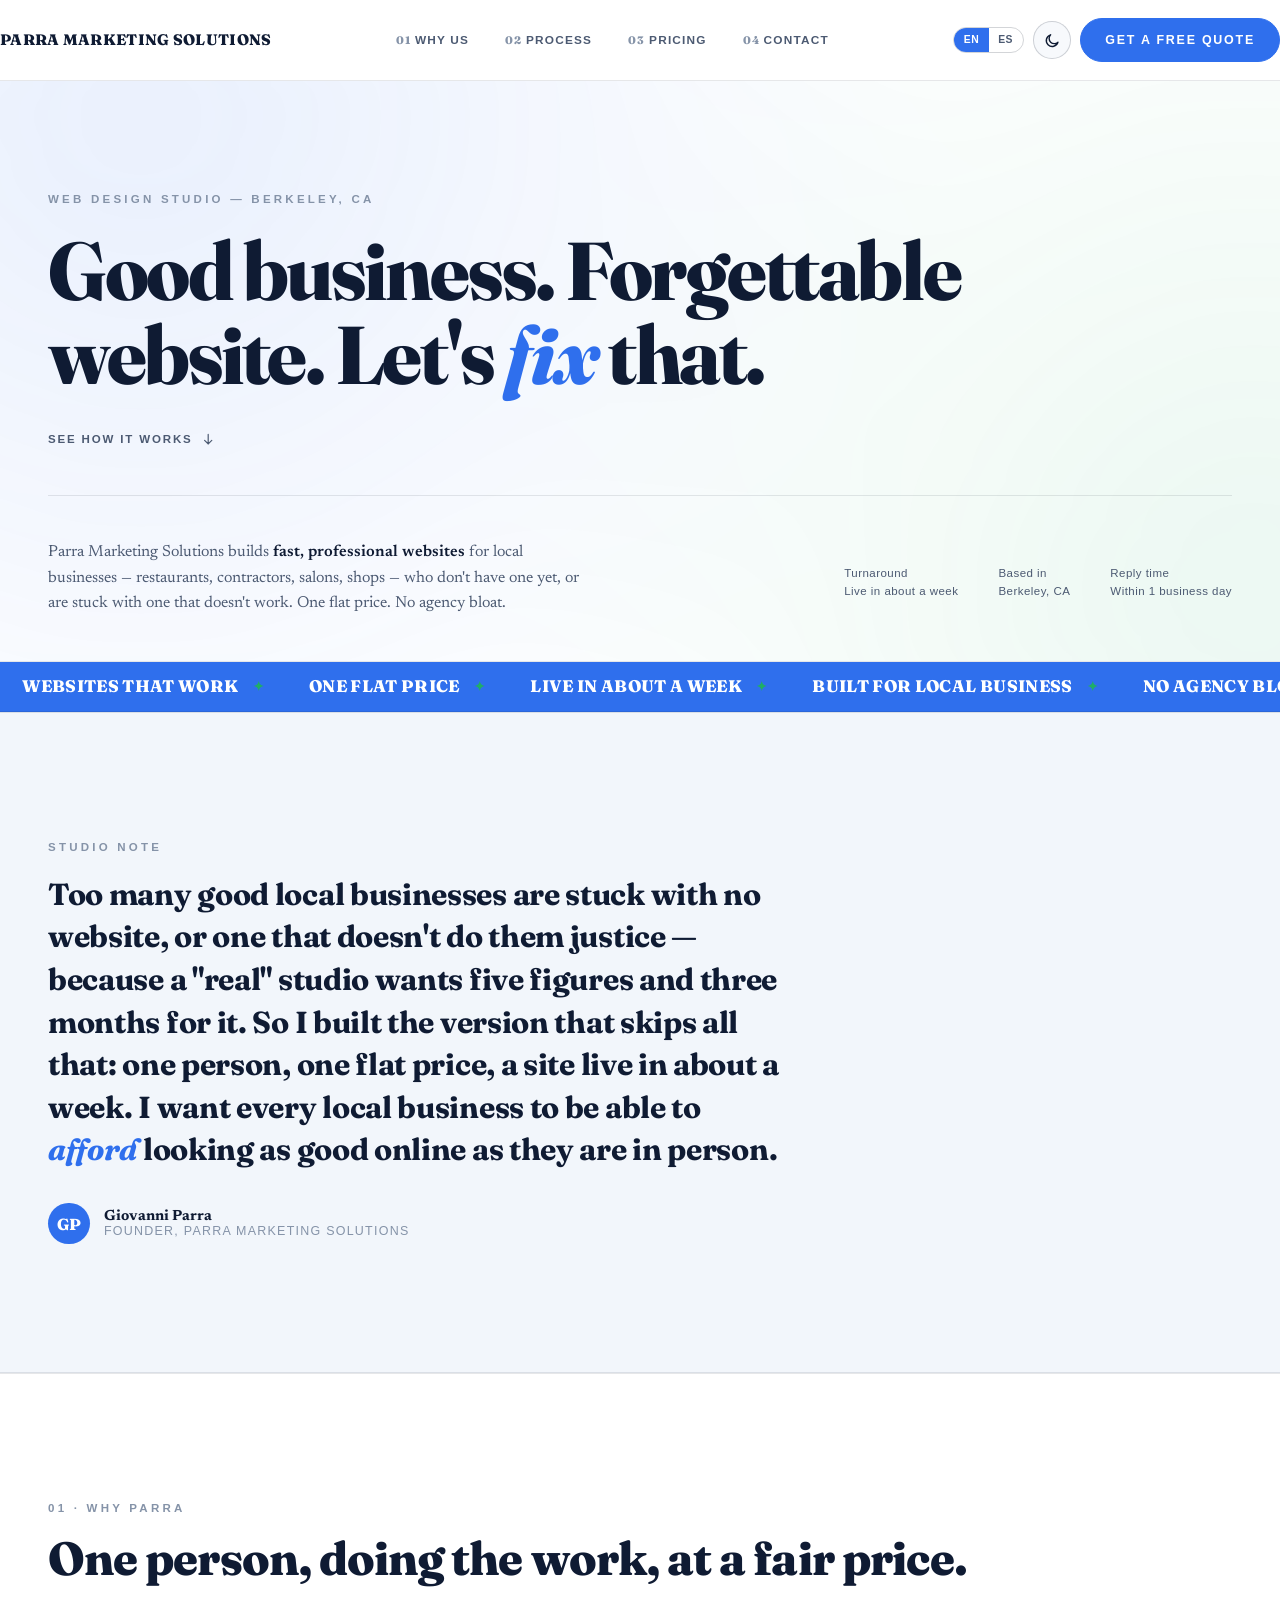
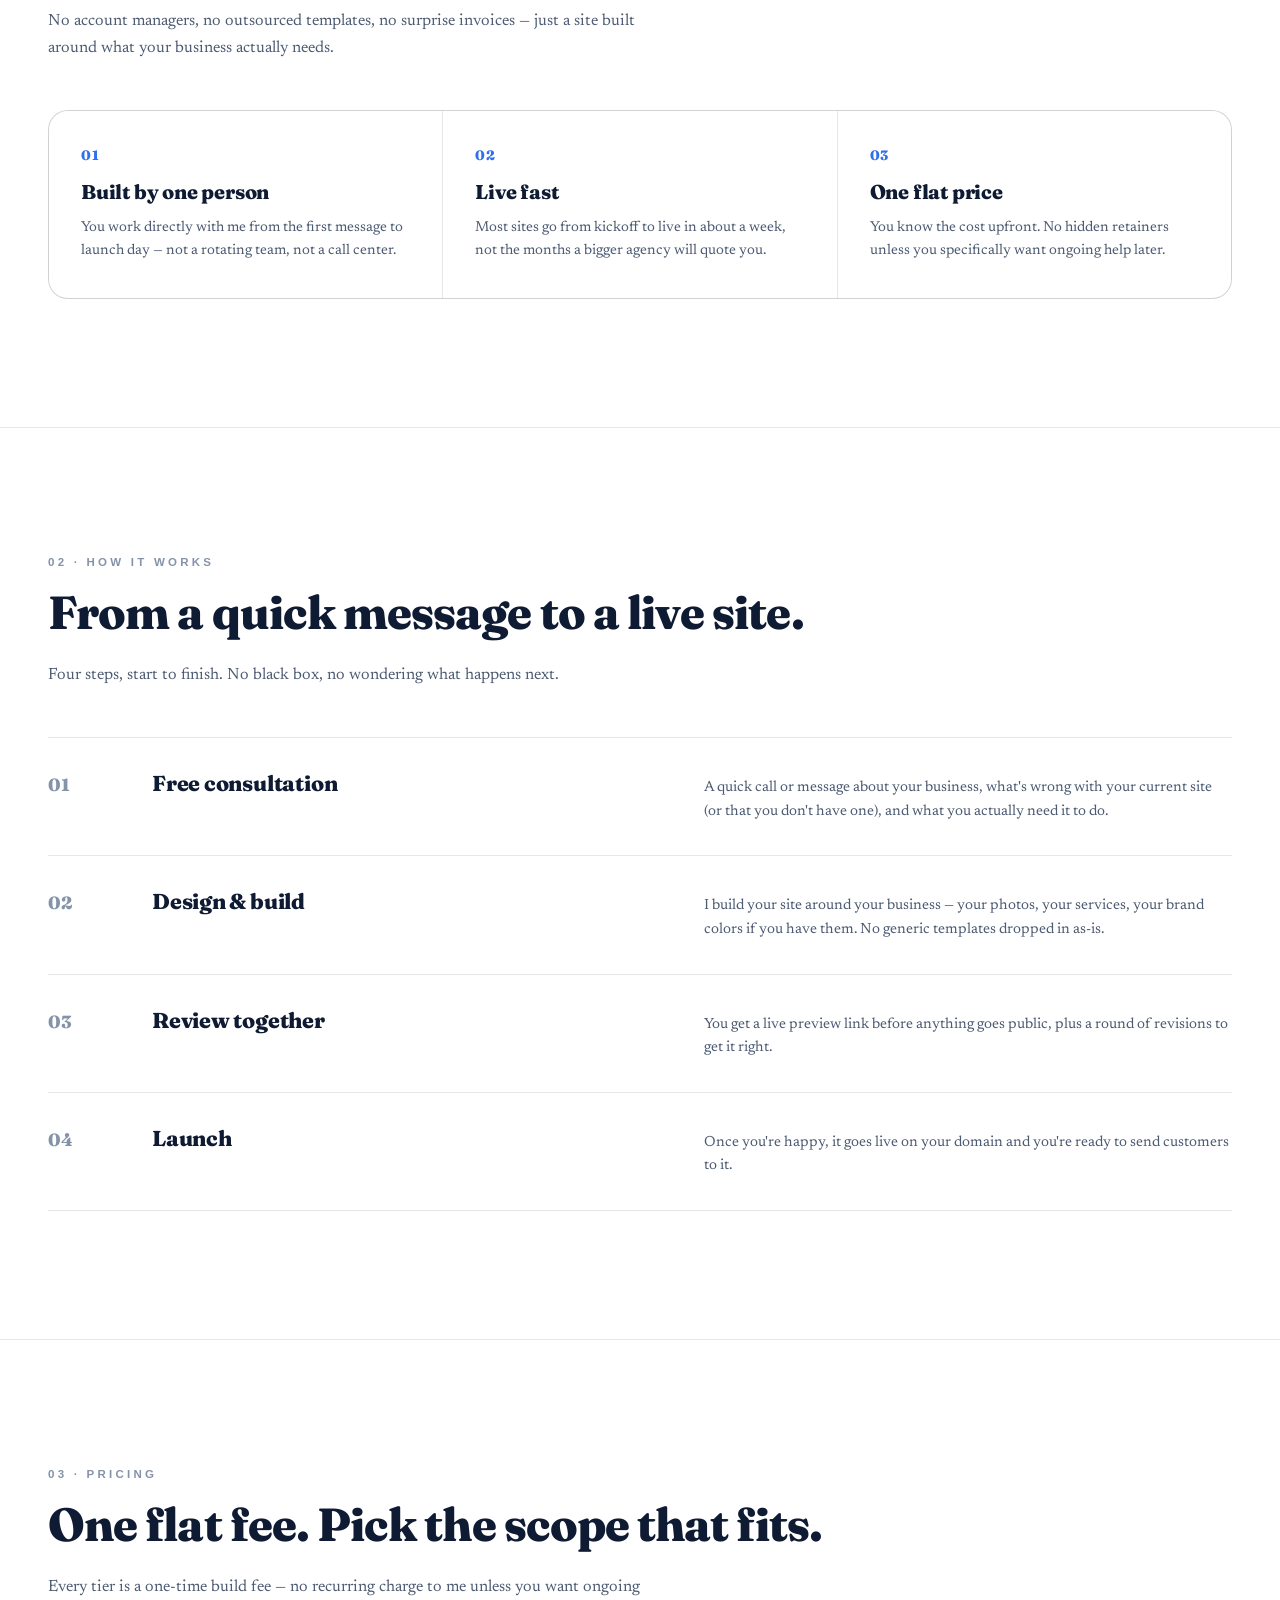
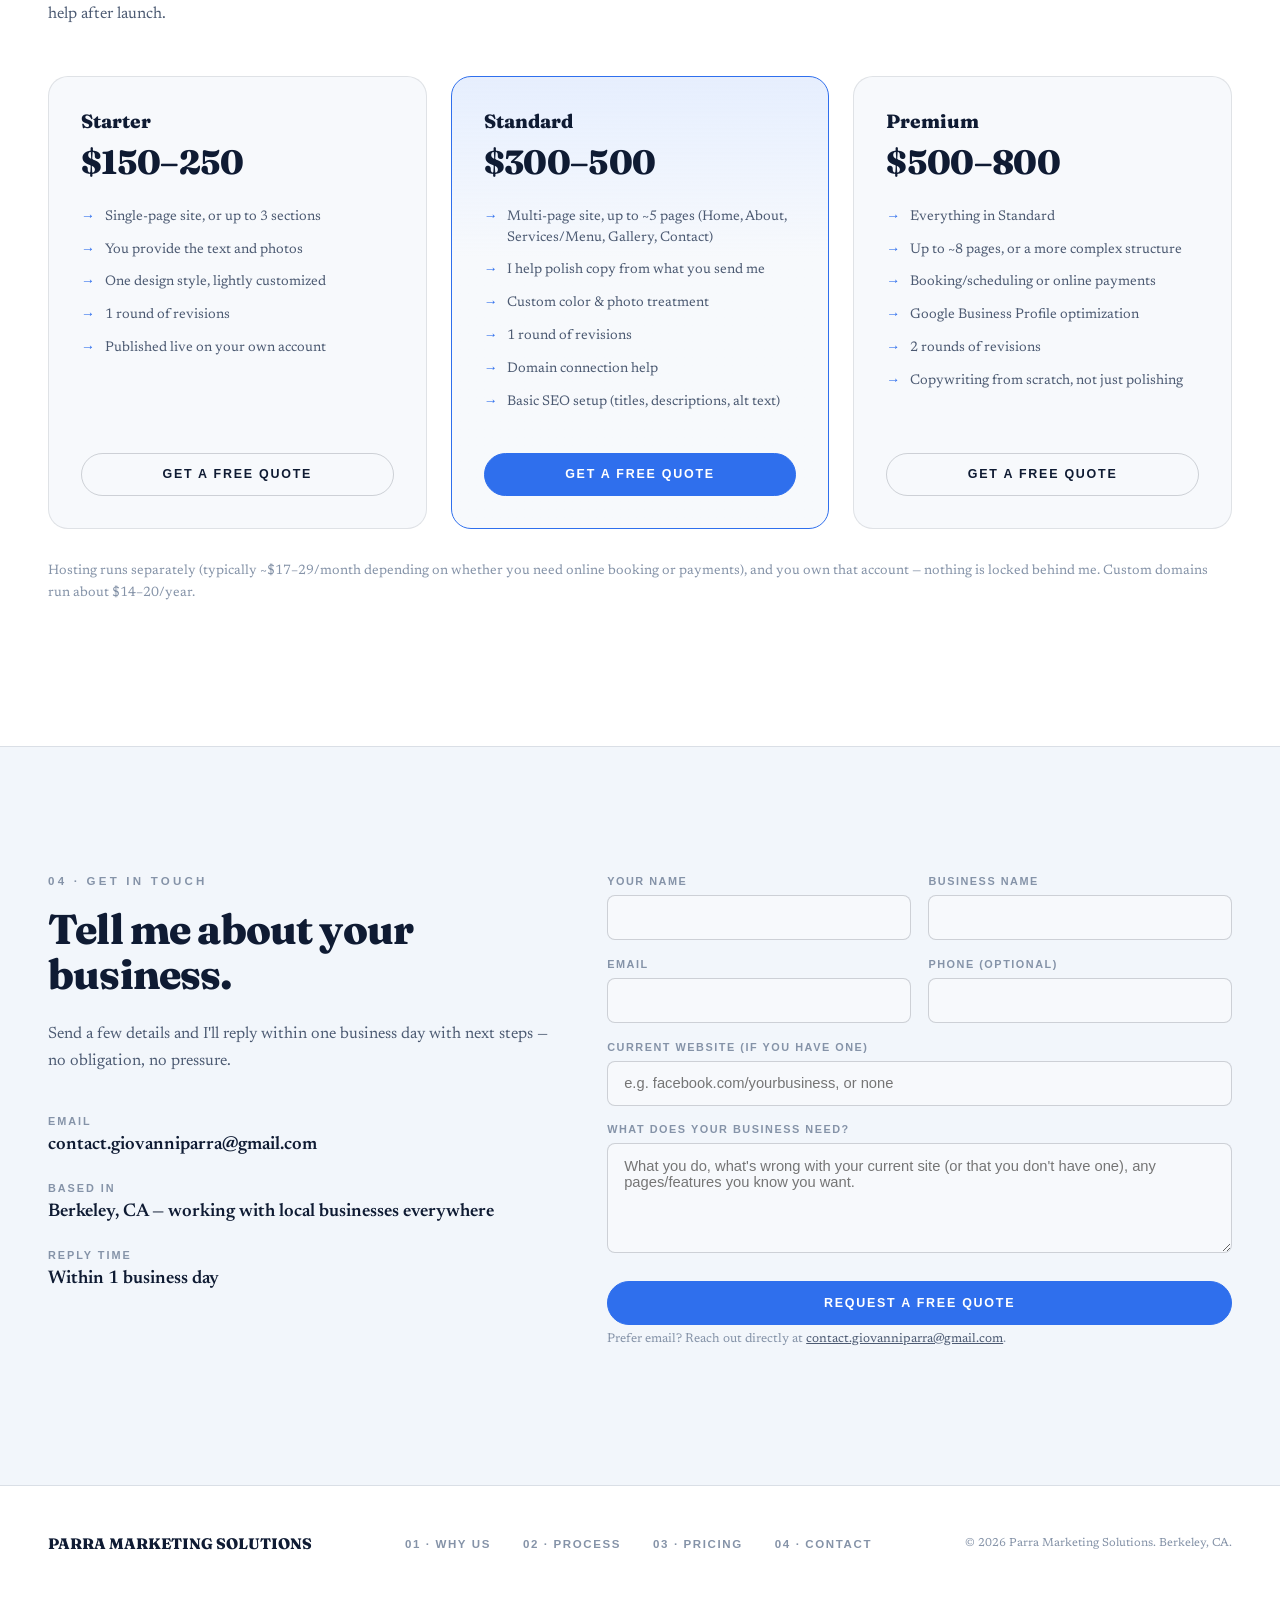
==== commit ac1a1d8b: "new" ====
(no text change in the page or its own stylesheets)
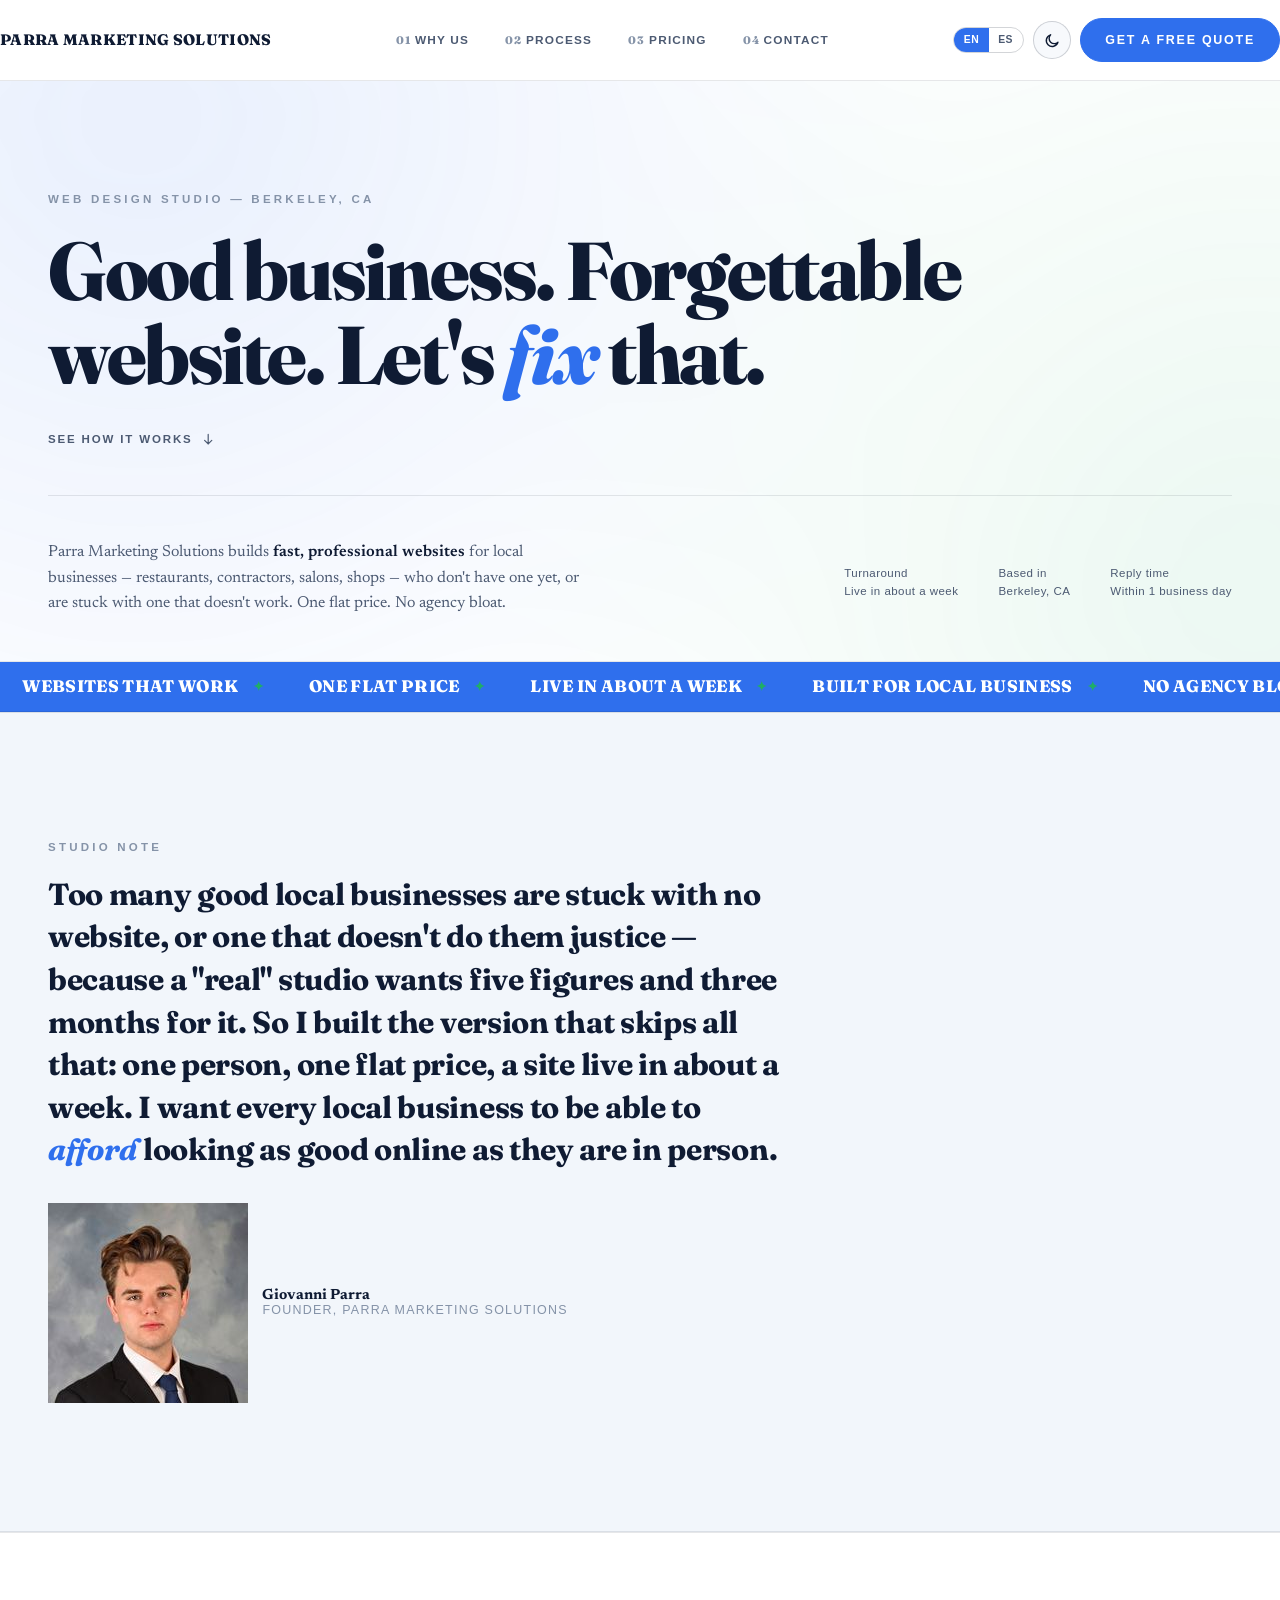
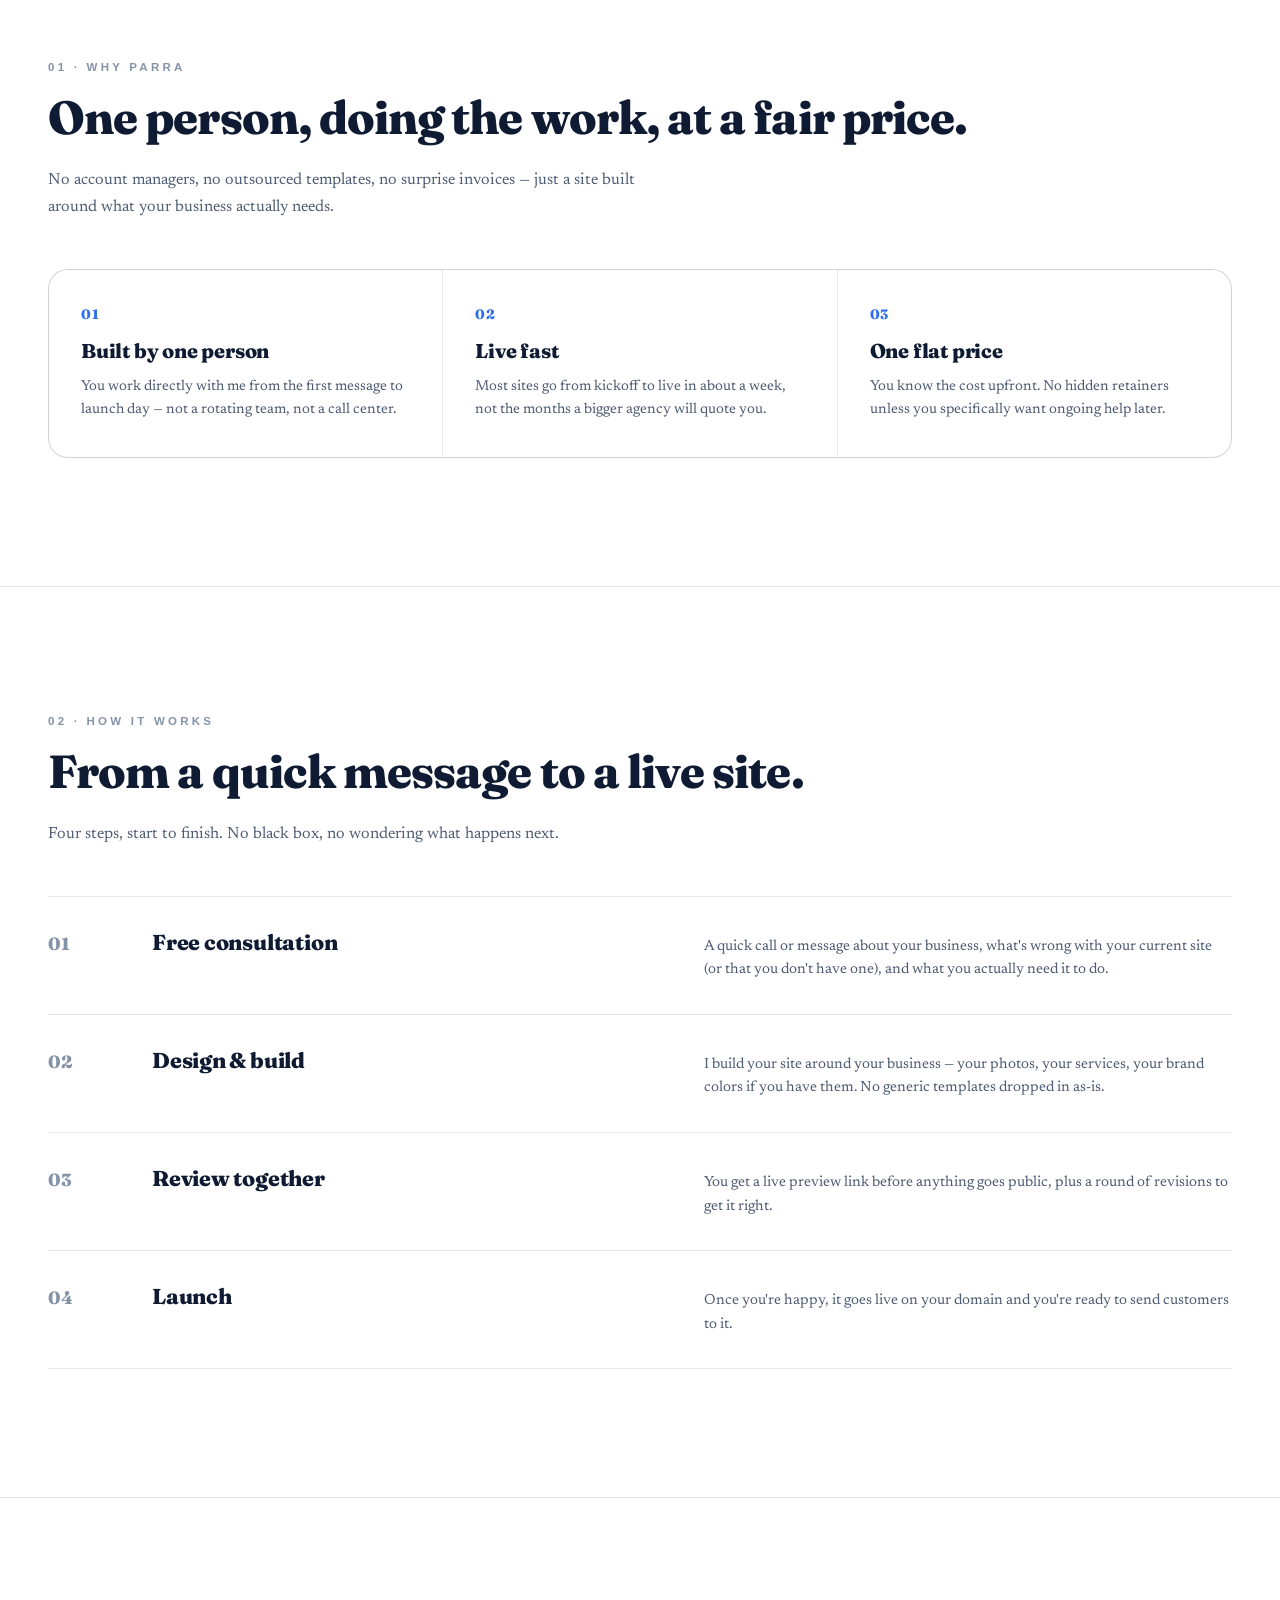
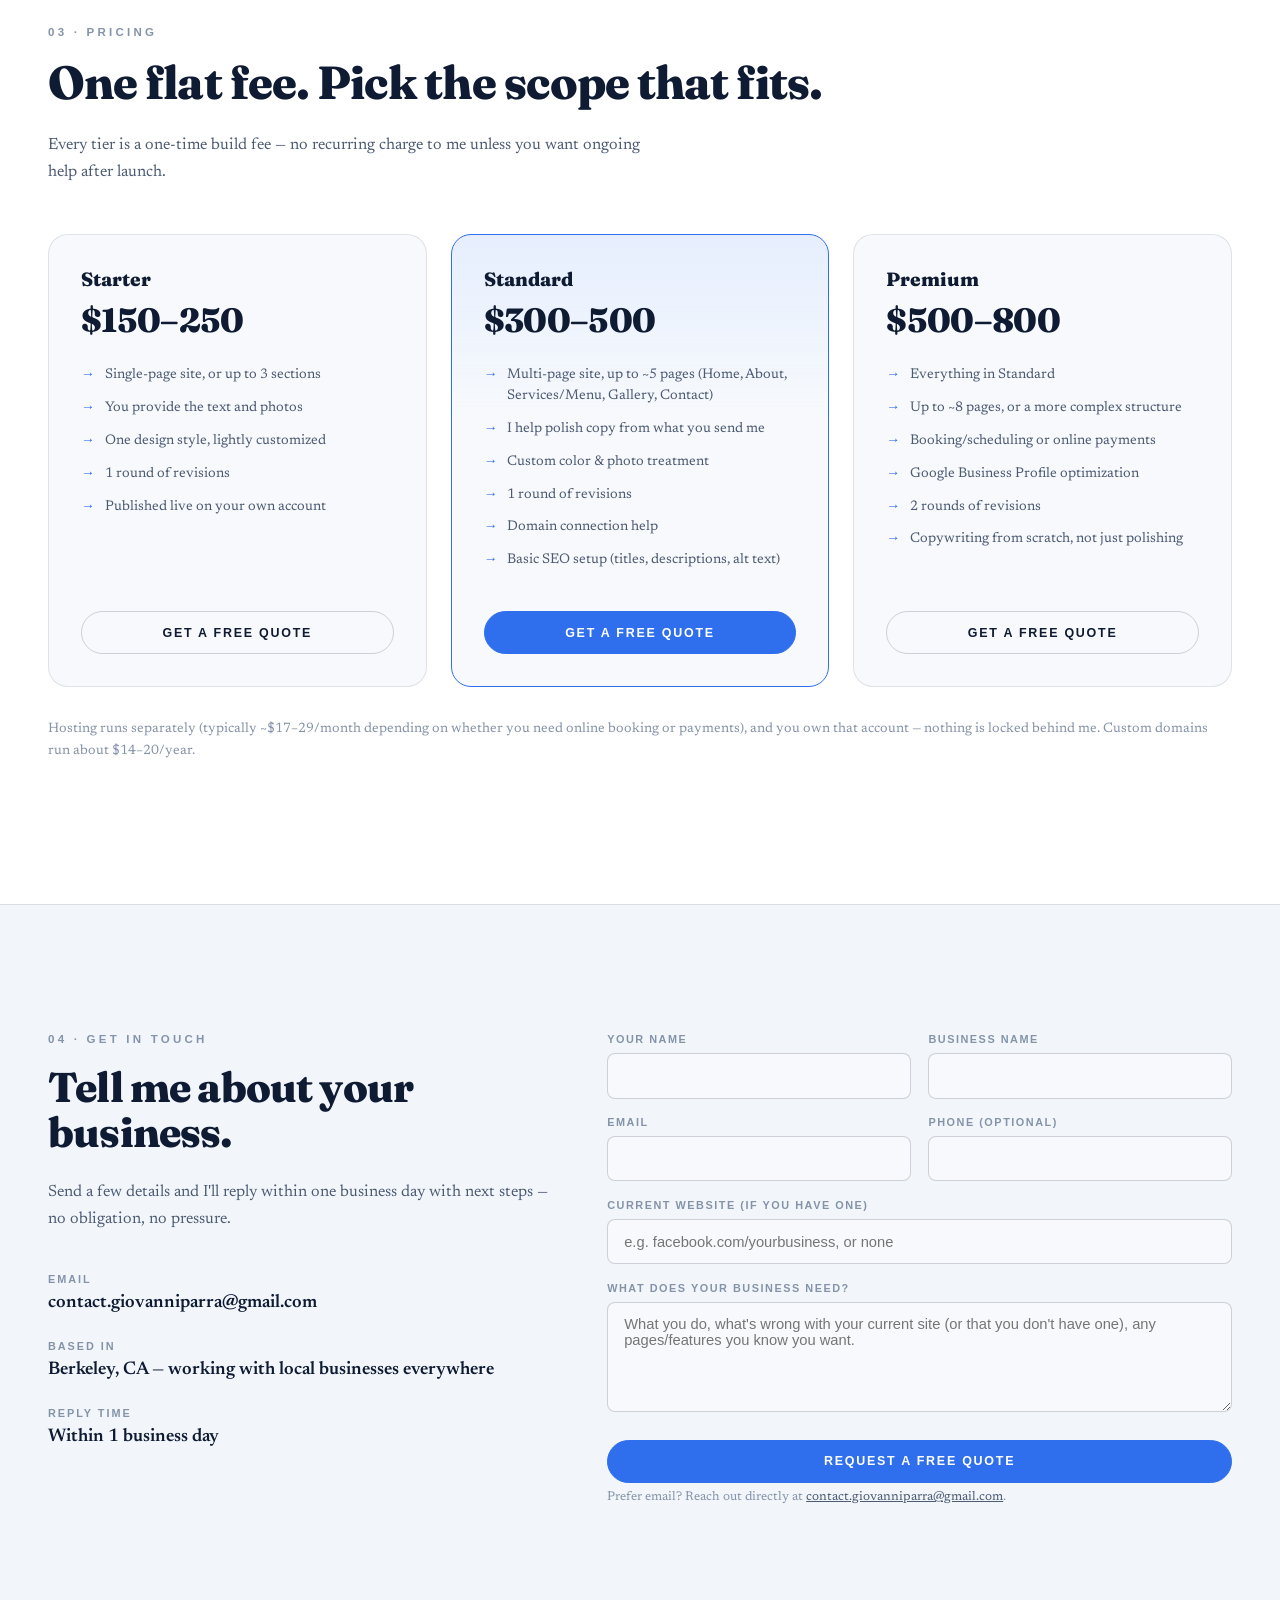
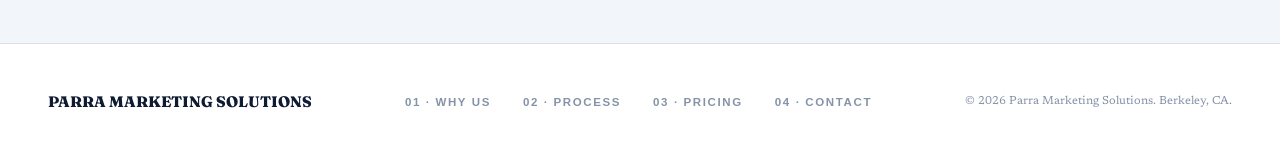
==== commit 58c1e077: "Update signature to include headshot of Giovanni Parra Replaced the initial text signature with an i" ====
--- a/index.html
+++ b/index.html
@@ -99,7 +99,7 @@
         Too many good local businesses are stuck with no website, or one that doesn't do them justice — because a "real" studio wants five figures and three months for it. So I built the version that skips all that: one person, one flat price, a site live in about a week. I want every local business to be able to <em>afford</em> looking as good online as they are in person.
       </blockquote>
       <div class="studio-note-sig">
-        <div class="initial">GP</div>
+        <img class="headshot" alt="Giovanni Parra" src="[data-uri]" />
         <div>
           <div class="name">Giovanni Parra</div>
           <div class="role" data-i18n="studio.role">Founder, Parra Marketing Solutions</div>
@@ -241,7 +241,7 @@
         </div>
       </div>
 
-      <form class="reveal" id="quote-form" action="https://formspree.io/f/YOUR_FORM_ID" method="POST">
+      <form class="reveal" id="quote-form" action="https://formspree.io/f/mwlpeboy" method="POST">
         <div class="form-grid two-col">
           <div class="field">
             <label for="name" data-i18n="form.name.label">Your name</label>
